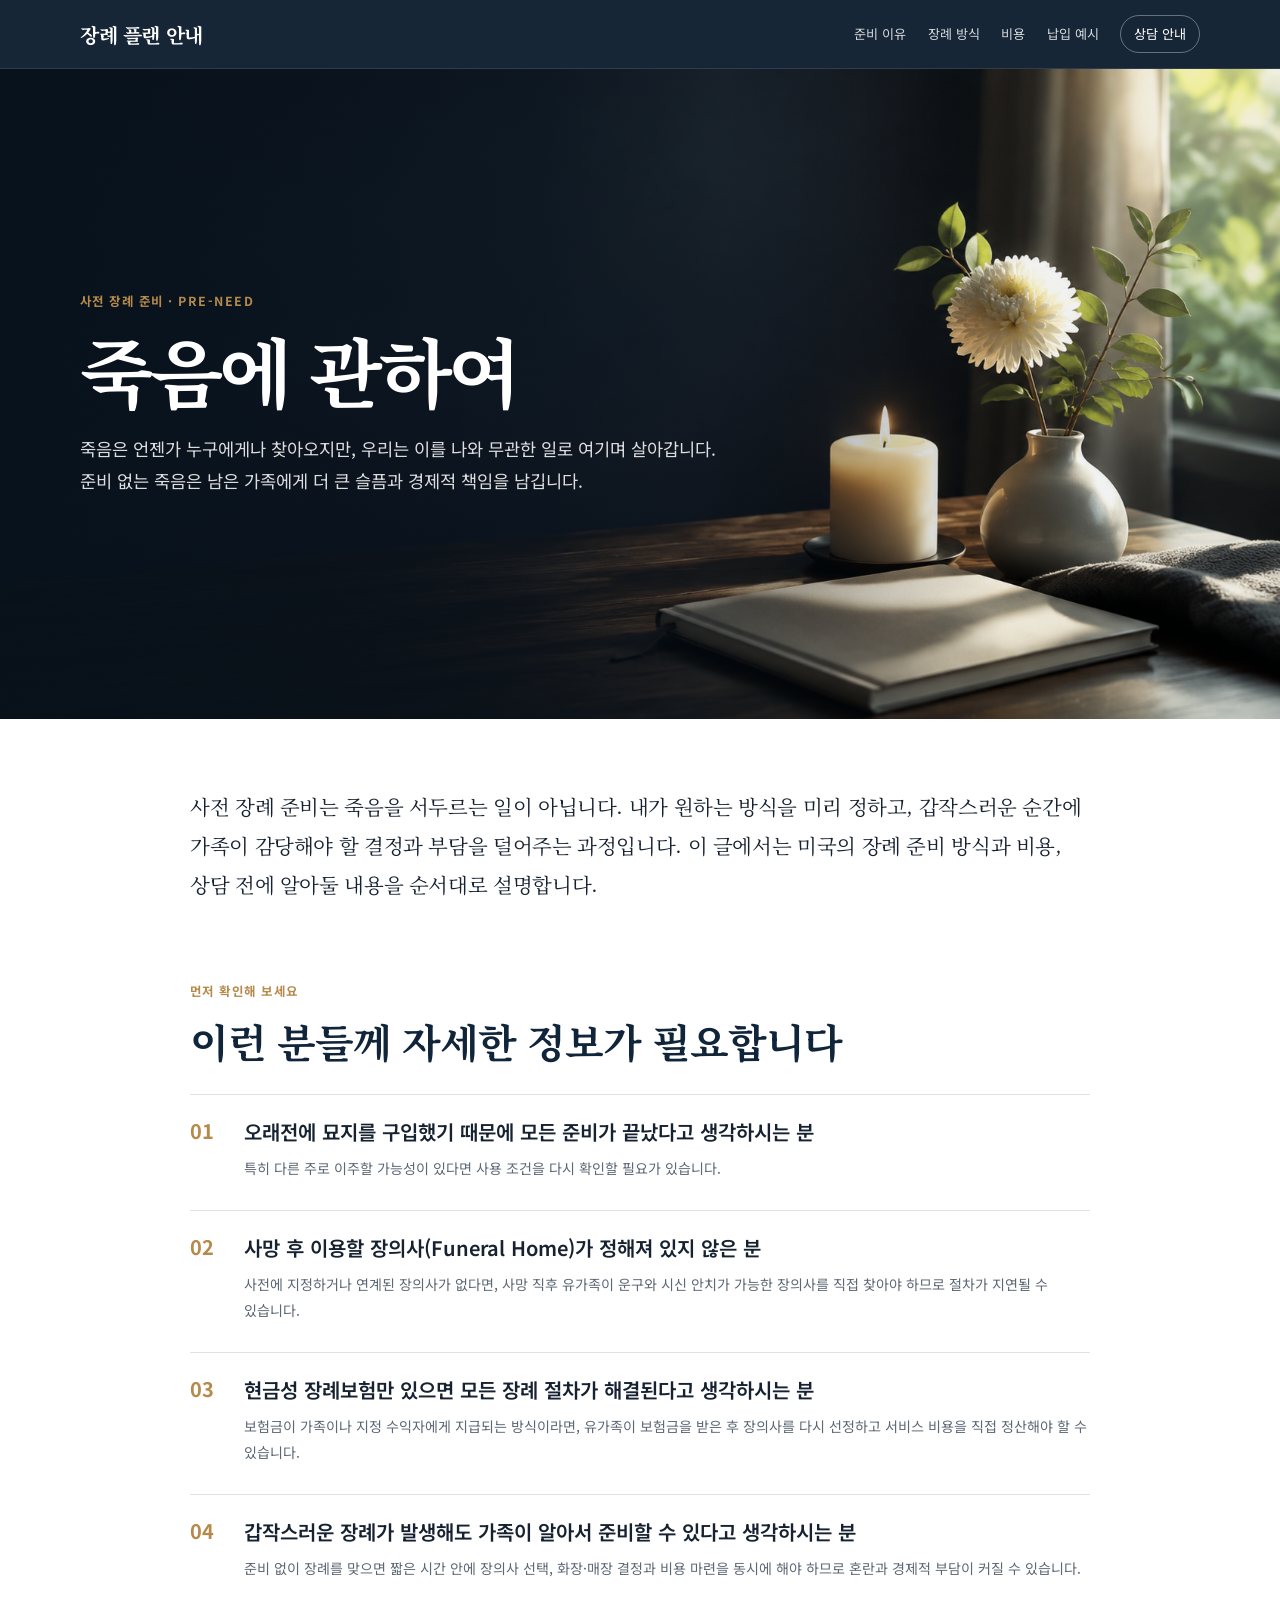
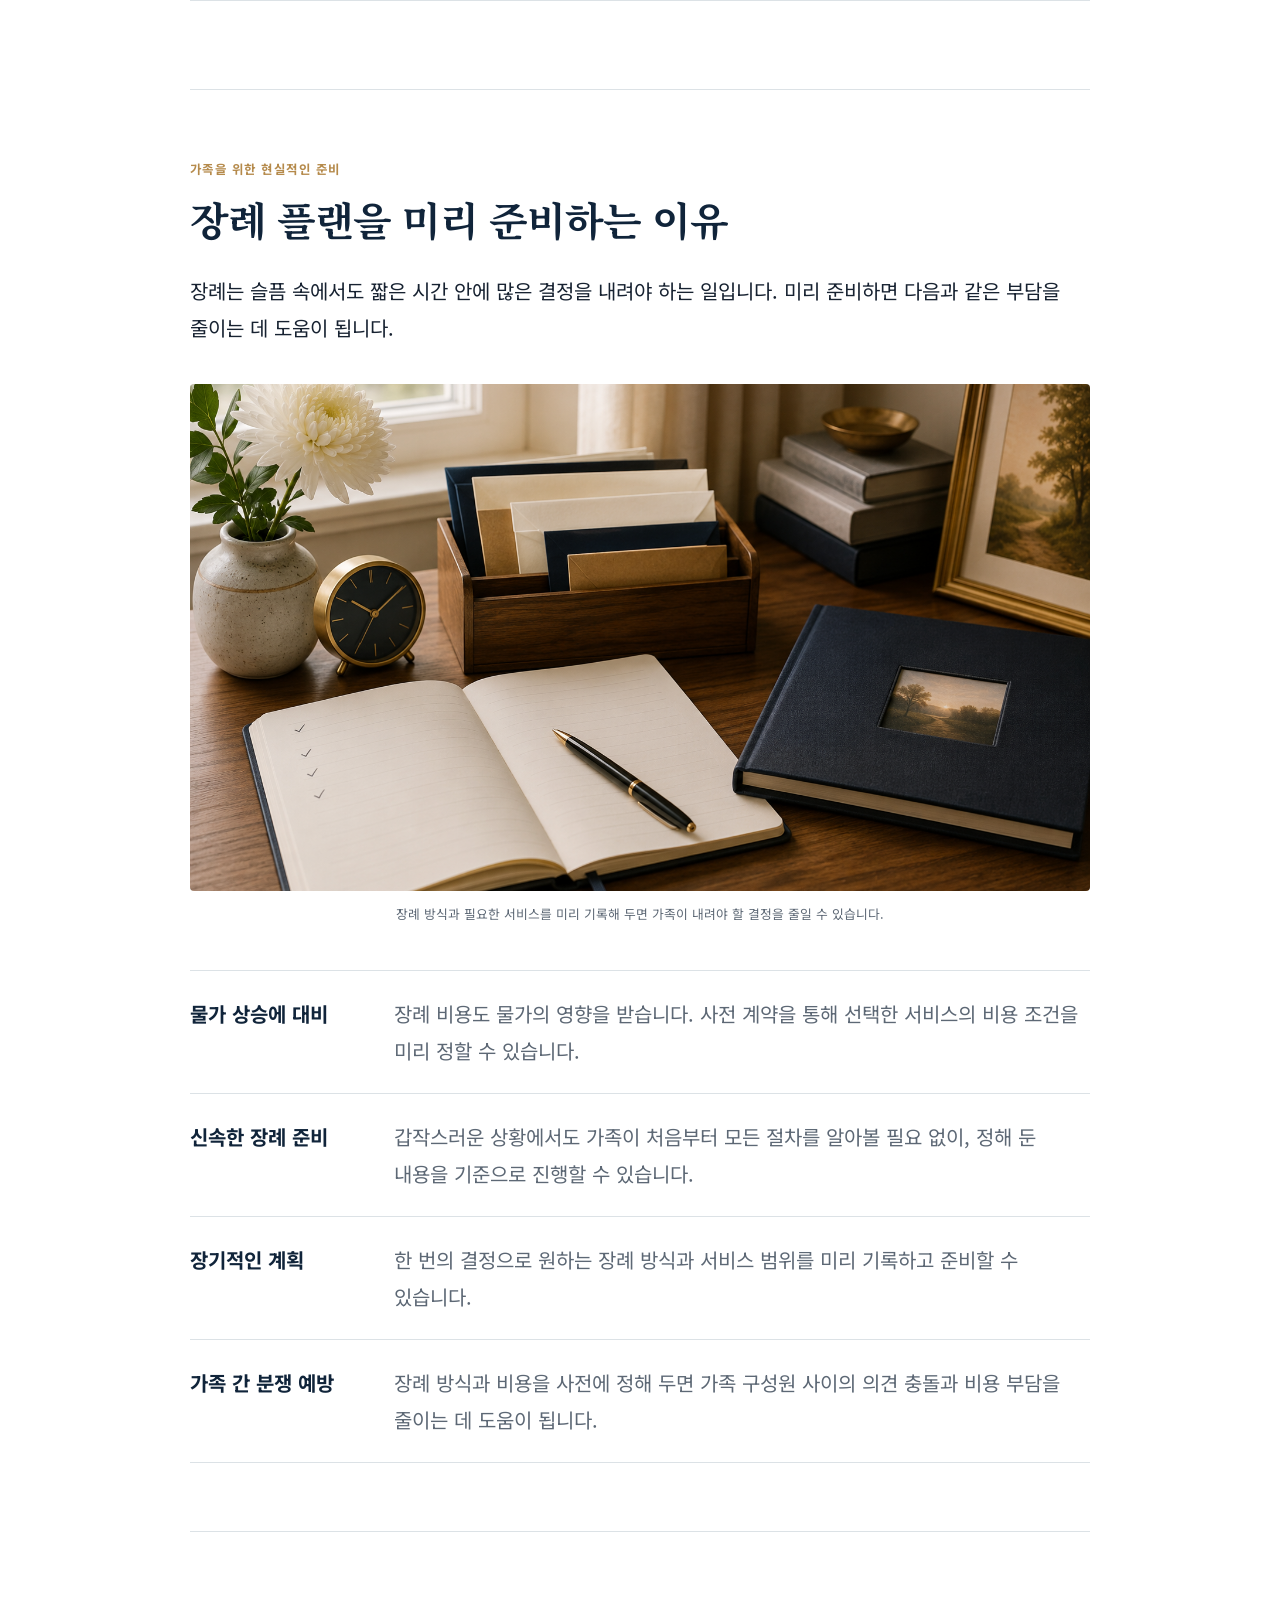
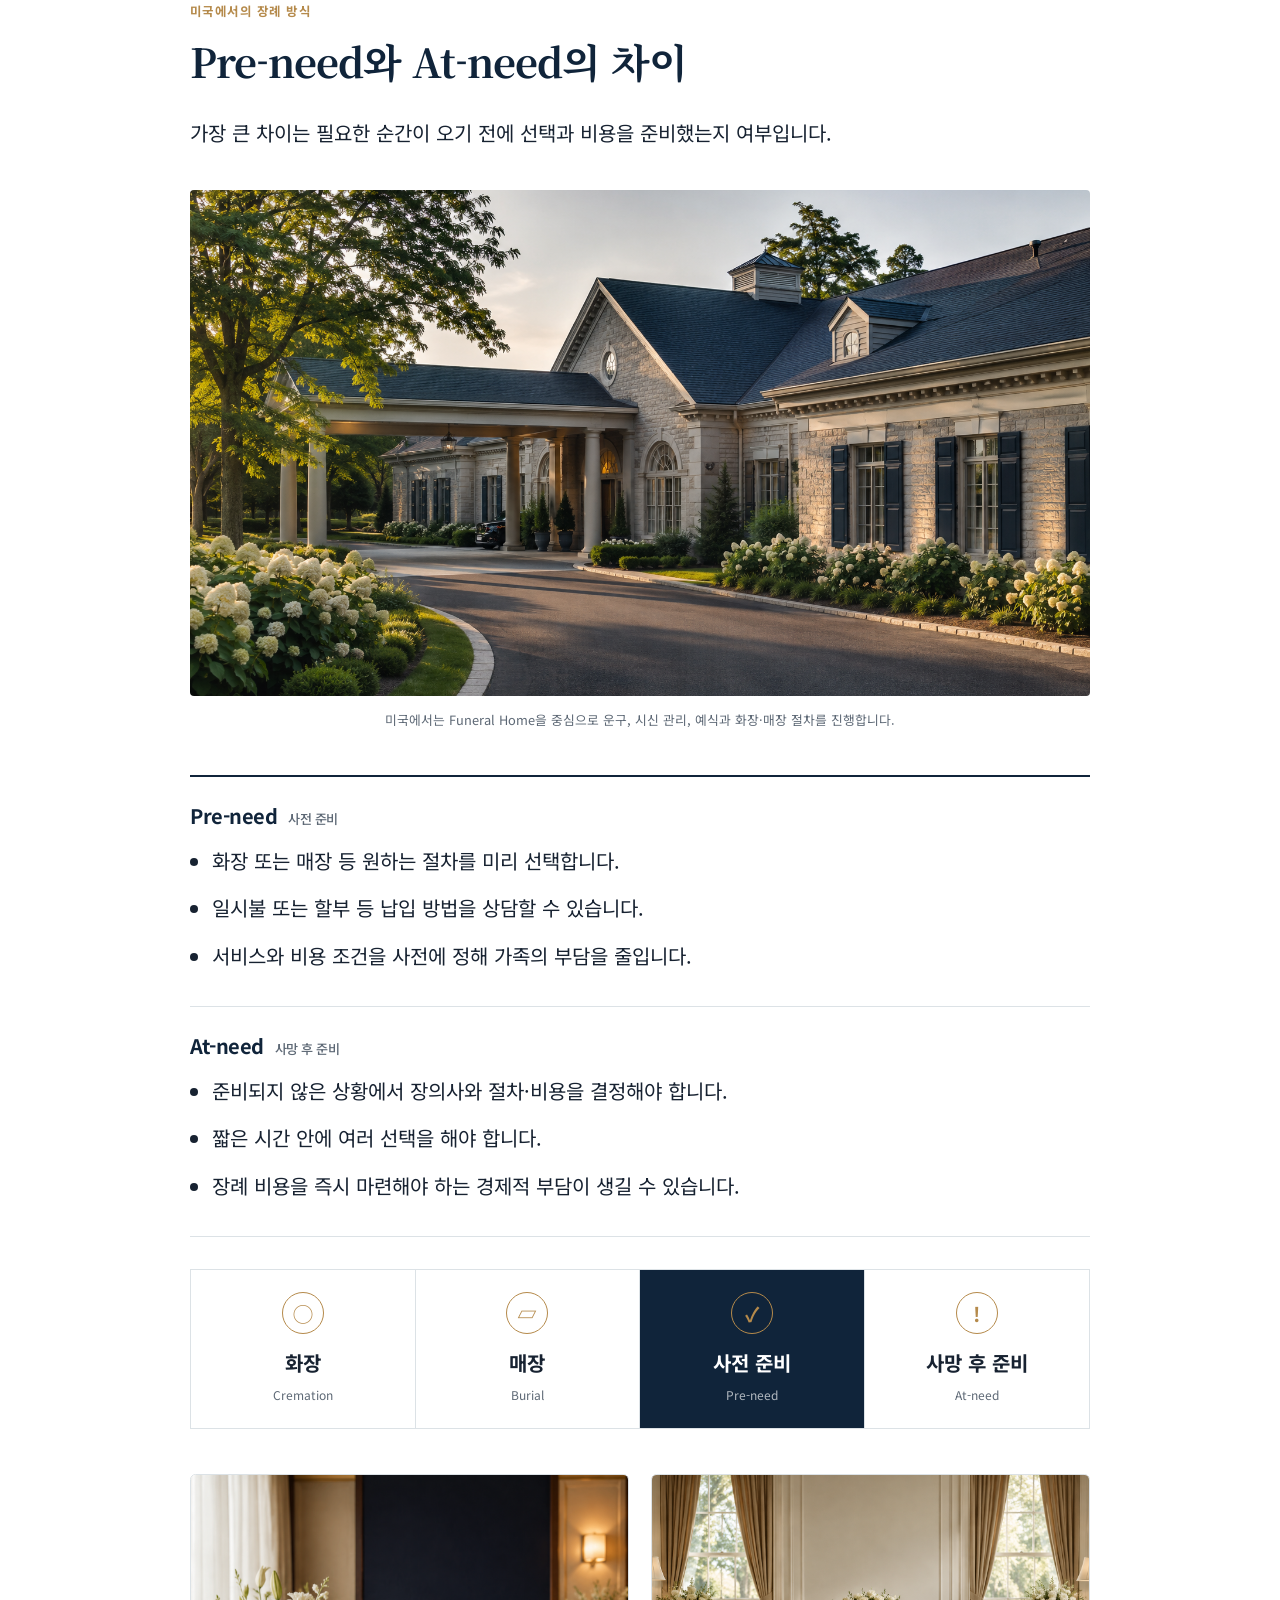
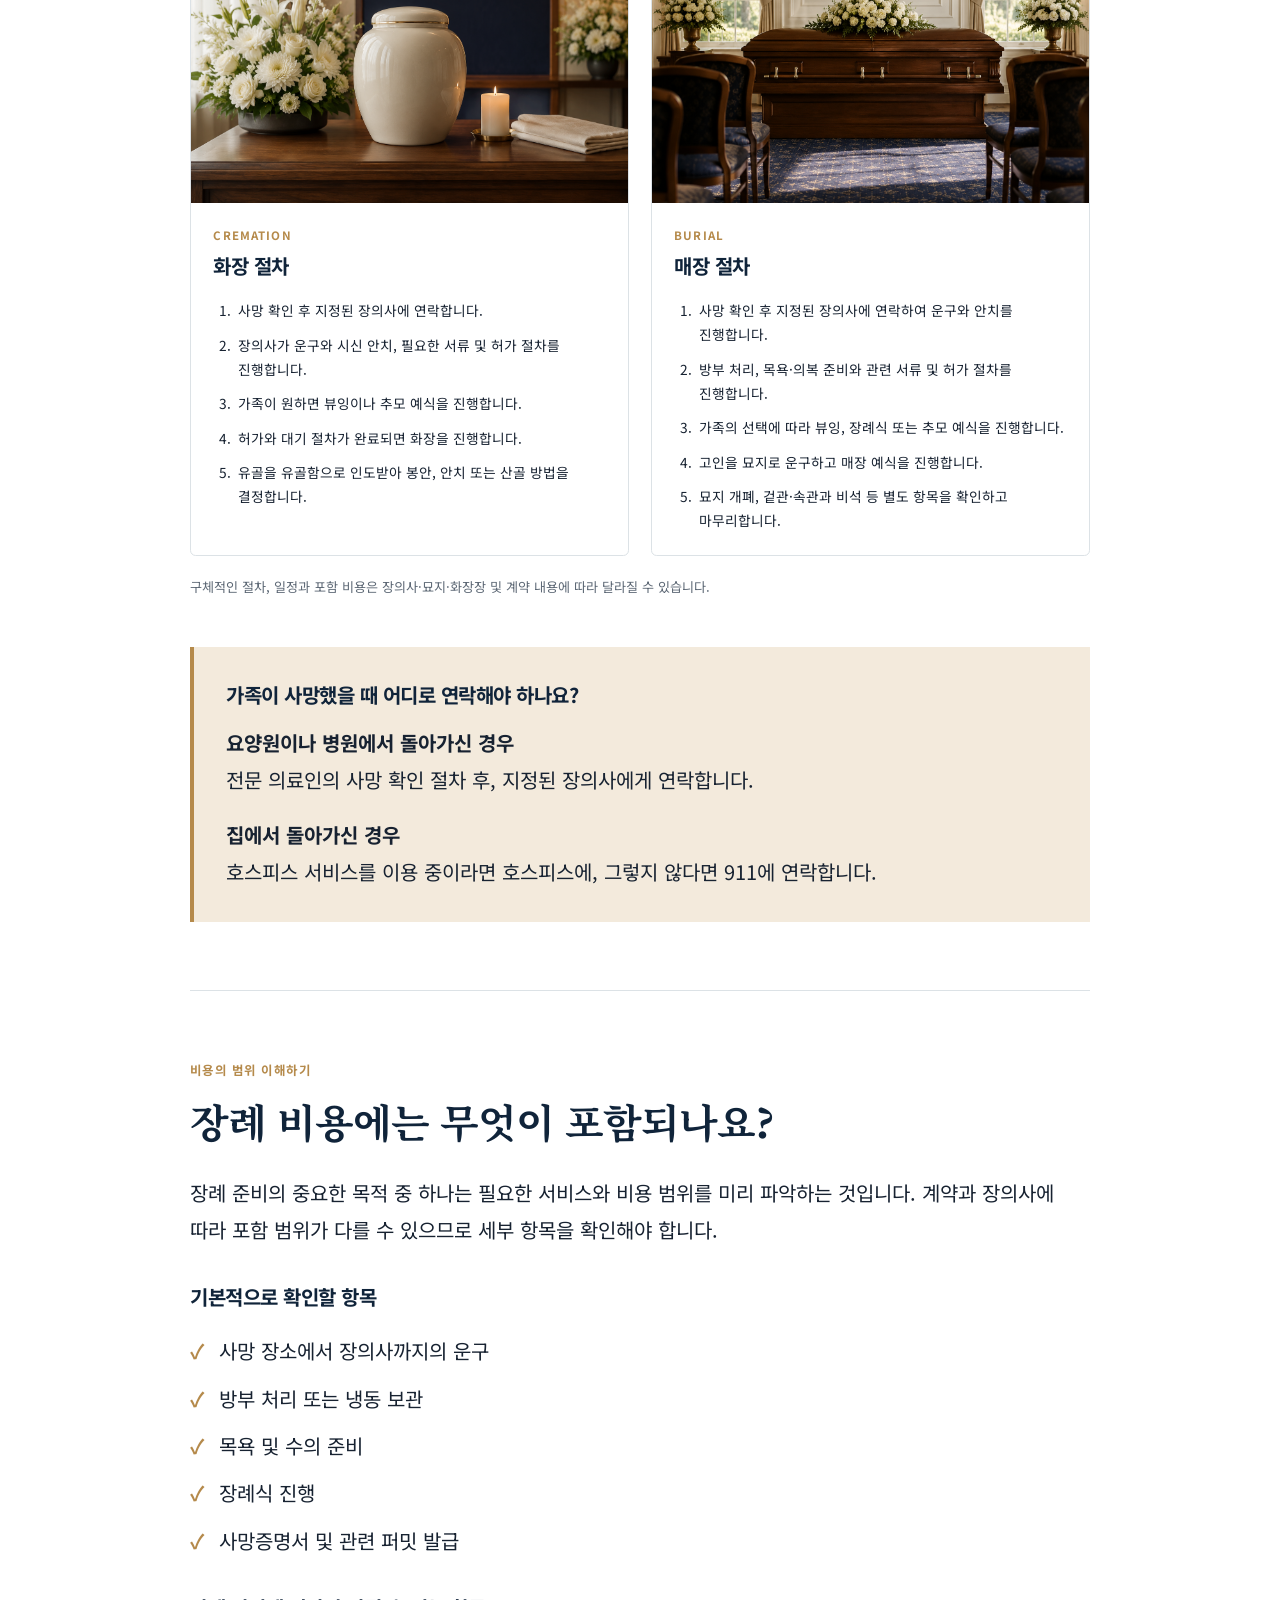
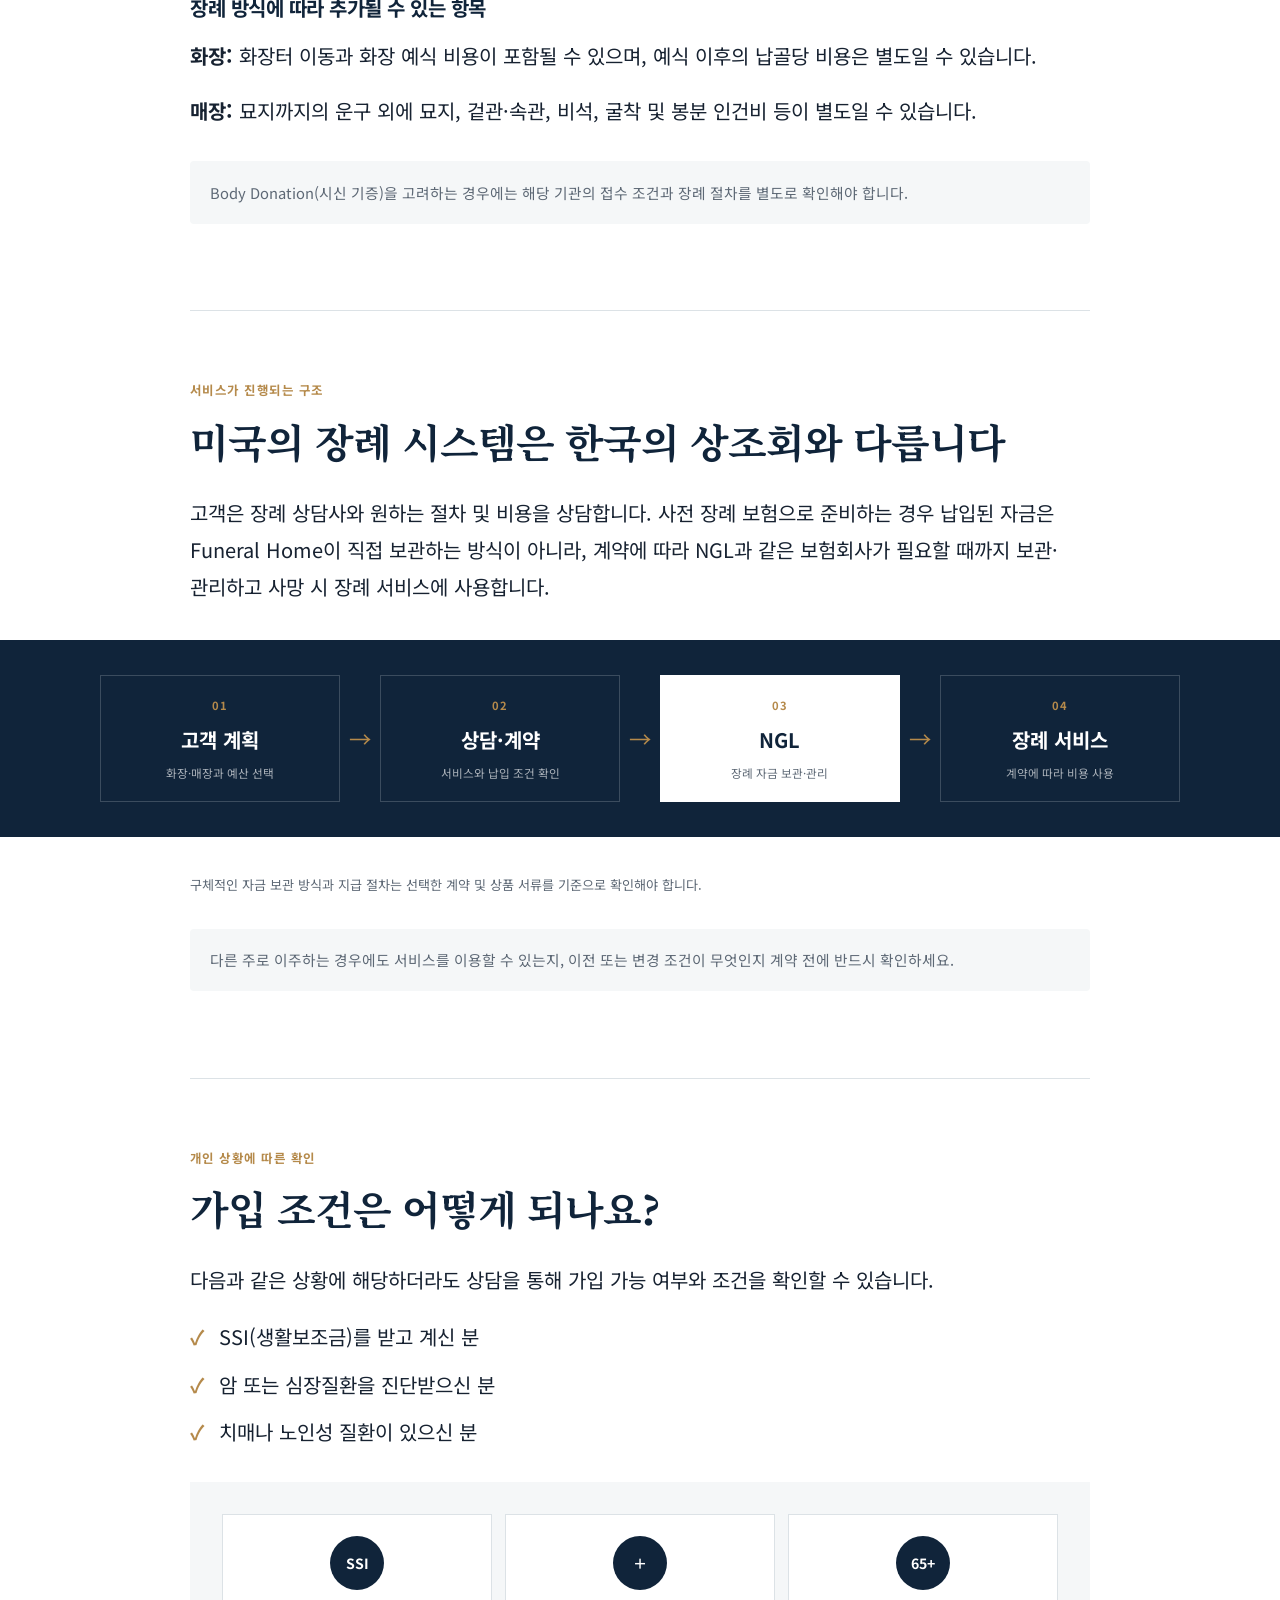
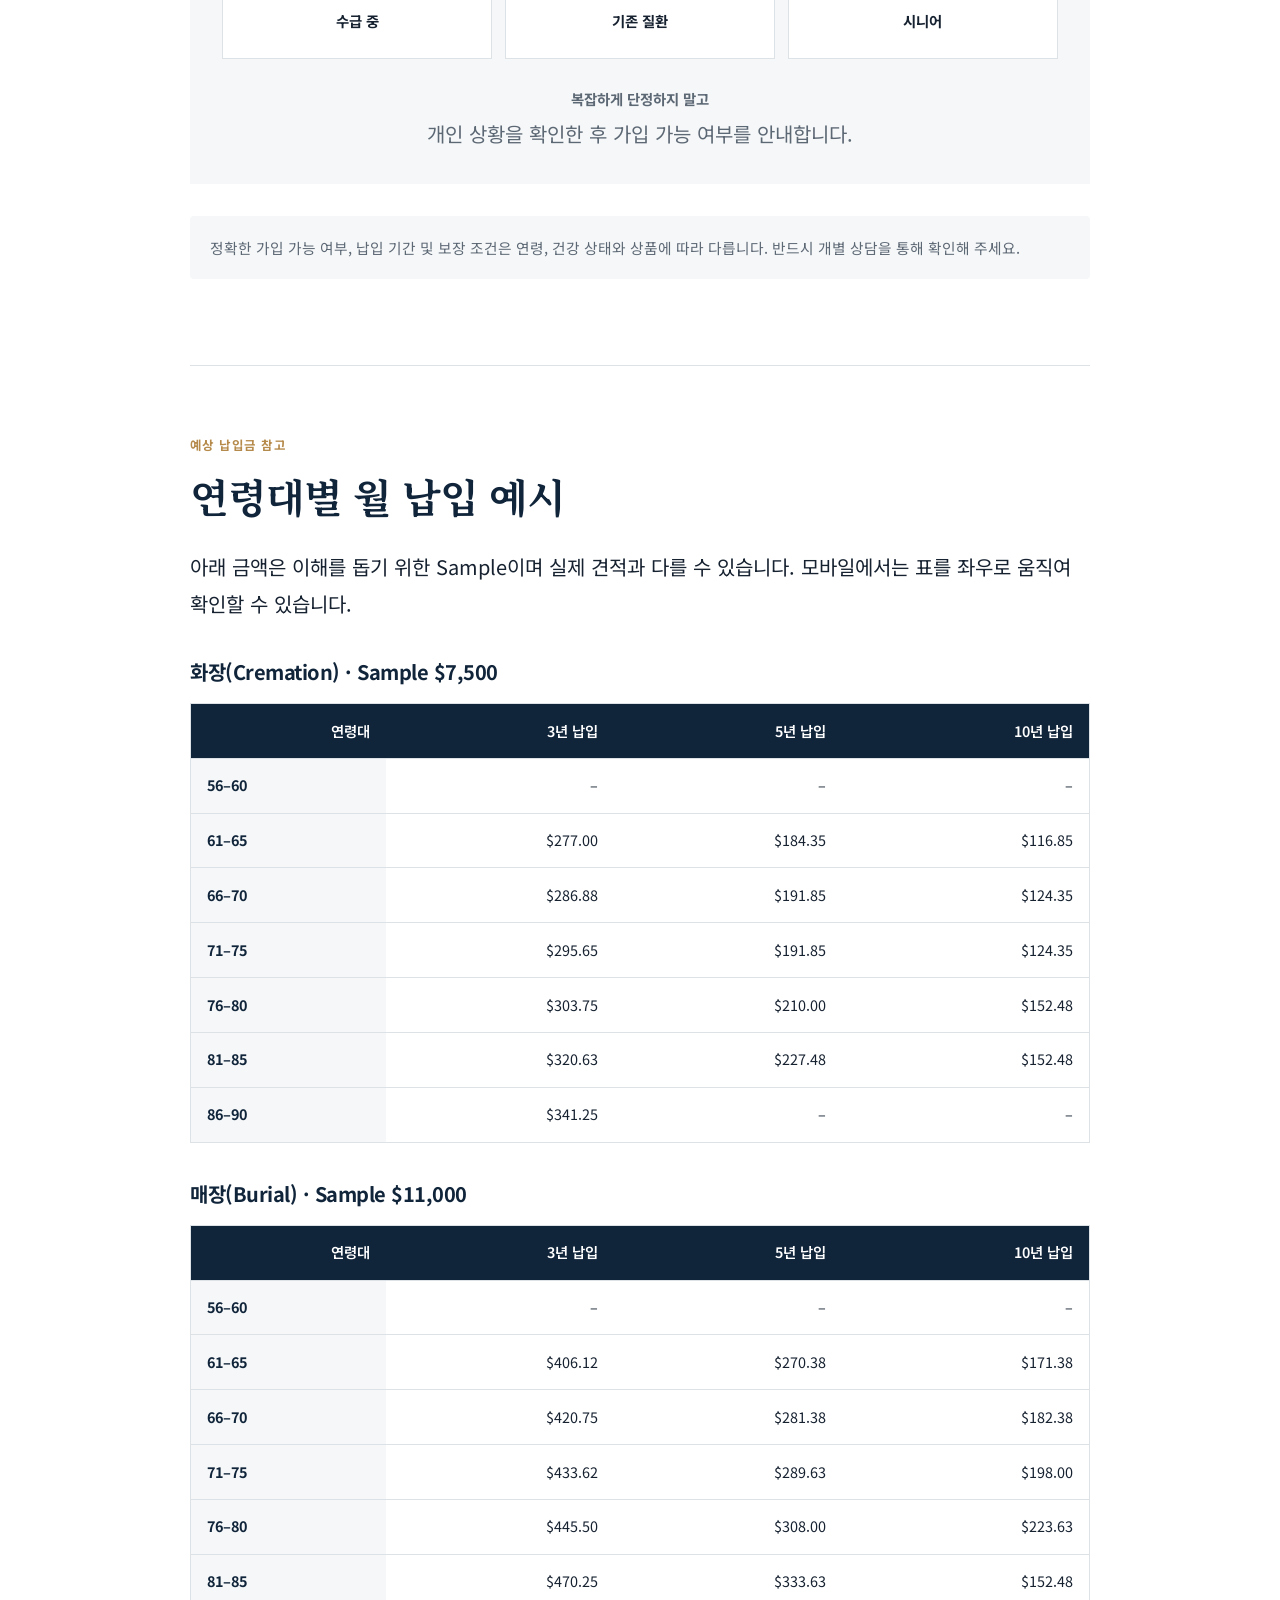
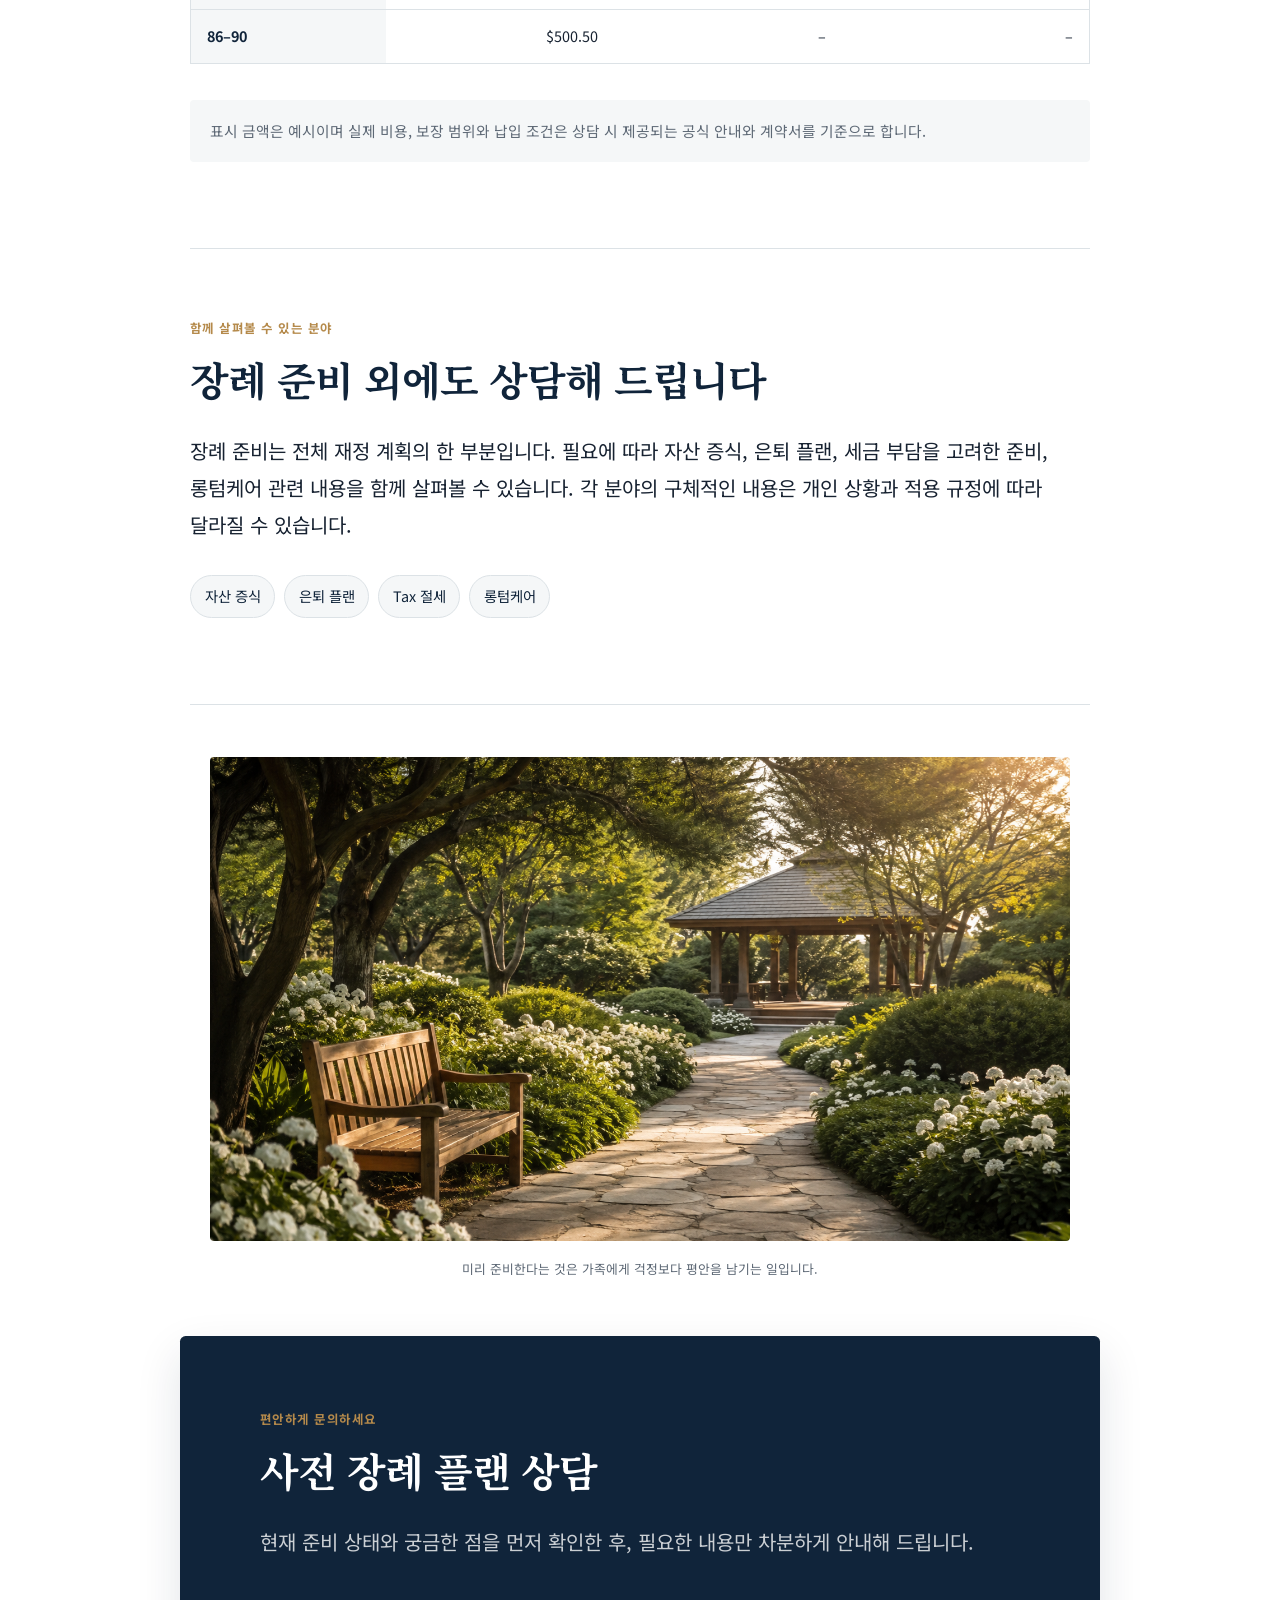
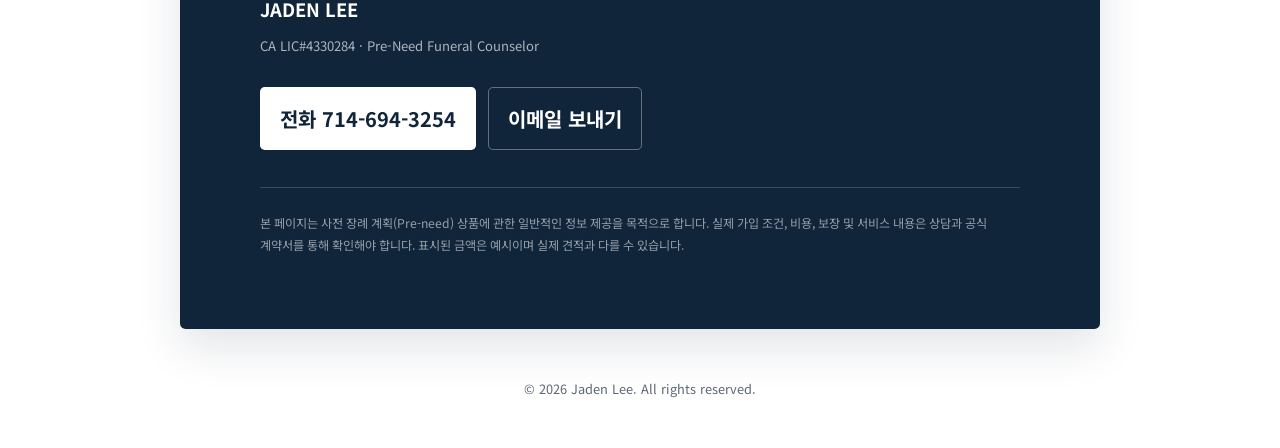
==== index.html @ 3648b962 "Add files via upload" ====
<!doctype html>
<html lang="ko">
<head>
  <meta charset="utf-8">
  <meta name="viewport" content="width=device-width, initial-scale=1">
  <meta name="description" content="미국 사전 장례 준비(Pre-need)의 필요성, 절차, 비용과 가입 조건을 차분하게 안내합니다.">
  <title>죽음에 관하여 | 사전 장례 준비 안내</title>
  <link rel="preconnect" href="https://fonts.googleapis.com">
  <link rel="preconnect" href="https://fonts.gstatic.com" crossorigin>
  <link href="https://fonts.googleapis.com/css2?family=Noto+Sans+KR:wght@400;500;600;700&family=Noto+Serif+KR:wght@600;700&display=swap" rel="stylesheet">
  <link rel="stylesheet" href="assets/css/style.css">
  <script src="assets/js/main.js" defer></script>
</head>
<body>
  <a class="skip-link" href="#main-content">본문으로 바로가기</a>

  <header class="site-header" data-header>
    <div class="header-inner">
      <a class="brand" href="#top" aria-label="장례 플랜 안내 홈">장례 플랜 안내</a>
      <button class="menu-button" type="button" aria-expanded="false" aria-controls="site-nav" data-menu-button>
        <span class="sr-only">메뉴 열기</span>
        <span></span><span></span><span></span>
      </button>
      <nav id="site-nav" class="site-nav" aria-label="주요 메뉴" data-nav>
        <a href="#why-prepare">준비 이유</a>
        <a href="#how-it-works">장례 방식</a>
        <a href="#cost">비용</a>
        <a href="#pricing">납입 예시</a>
        <a class="nav-contact" href="#contact">상담 안내</a>
      </nav>
    </div>
  </header>

  <main id="main-content">
    <article>
      <header class="hero" id="top">
        <img src="assets/images/hero-remembrance.png" alt="따뜻한 빛의 촛불과 흰 꽃, 기록 노트가 놓인 차분한 공간">
        <div class="hero-shade"></div>
        <div class="hero-content">
          <p class="eyebrow">사전 장례 준비 · Pre-need</p>
          <h1>죽음에 관하여</h1>
          <p>죽음은 언젠가 누구에게나 찾아오지만, 우리는 이를 나와 무관한 일로 여기며 살아갑니다. 준비 없는 죽음은 남은 가족에게 더 큰 슬픔과 경제적 책임을 남깁니다.</p>
        </div>
      </header>

      <div class="article-body">
        <p class="intro">사전 장례 준비는 죽음을 서두르는 일이 아닙니다. 내가 원하는 방식을 미리 정하고, 갑작스러운 순간에 가족이 감당해야 할 결정과 부담을 덜어주는 과정입니다. 이 글에서는 미국의 장례 준비 방식과 비용, 상담 전에 알아둘 내용을 순서대로 설명합니다.</p>

        <section id="who-needs-this" aria-labelledby="who-title">
          <p class="section-kicker">먼저 확인해 보세요</p>
          <h2 id="who-title">이런 분들께 자세한 정보가 필요합니다</h2>
          <ol class="number-list">
            <li><span>오래전에 묘지를 구입했기 때문에 모든 준비가 끝났다고 생각하시는 분</span><small>특히 다른 주로 이주할 가능성이 있다면 사용 조건을 다시 확인할 필요가 있습니다.</small></li>
            <li><span>사망 후 이용할 장의사(Funeral Home)가 정해져 있지 않은 분</span><small>사전에 지정하거나 연계된 장의사가 없다면, 사망 직후 유가족이 운구와 시신 안치가 가능한 장의사를 직접 찾아야 하므로 절차가 지연될 수 있습니다.</small></li>
            <li><span>현금성 장례보험만 있으면 모든 장례 절차가 해결된다고 생각하시는 분</span><small>보험금이 가족이나 지정 수익자에게 지급되는 방식이라면, 유가족이 보험금을 받은 후 장의사를 다시 선정하고 서비스 비용을 직접 정산해야 할 수 있습니다.</small></li>
            <li><span>갑작스러운 장례가 발생해도 가족이 알아서 준비할 수 있다고 생각하시는 분</span><small>준비 없이 장례를 맞으면 짧은 시간 안에 장의사 선택, 화장·매장 결정과 비용 마련을 동시에 해야 하므로 혼란과 경제적 부담이 커질 수 있습니다.</small></li>
          </ol>
        </section>

        <section id="why-prepare" aria-labelledby="why-title">
          <p class="section-kicker">가족을 위한 현실적인 준비</p>
          <h2 id="why-title">장례 플랜을 미리 준비하는 이유</h2>
          <p>장례는 슬픔 속에서도 짧은 시간 안에 많은 결정을 내려야 하는 일입니다. 미리 준비하면 다음과 같은 부담을 줄이는 데 도움이 됩니다.</p>
          <figure class="section-image">
            <img src="assets/images/planning-symbol.png" alt="장례 사전 준비를 상징하는 계획 노트, 시계, 정리된 서류와 흰 꽃" loading="lazy">
            <figcaption>장례 방식과 필요한 서비스를 미리 기록해 두면 가족이 내려야 할 결정을 줄일 수 있습니다.</figcaption>
          </figure>
          <div class="reason-list">
            <div><strong>물가 상승에 대비</strong><p>장례 비용도 물가의 영향을 받습니다. 사전 계약을 통해 선택한 서비스의 비용 조건을 미리 정할 수 있습니다.</p></div>
            <div><strong>신속한 장례 준비</strong><p>갑작스러운 상황에서도 가족이 처음부터 모든 절차를 알아볼 필요 없이, 정해 둔 내용을 기준으로 진행할 수 있습니다.</p></div>
            <div><strong>장기적인 계획</strong><p>한 번의 결정으로 원하는 장례 방식과 서비스 범위를 미리 기록하고 준비할 수 있습니다.</p></div>
            <div><strong>가족 간 분쟁 예방</strong><p>장례 방식과 비용을 사전에 정해 두면 가족 구성원 사이의 의견 충돌과 비용 부담을 줄이는 데 도움이 됩니다.</p></div>
          </div>
        </section>

        <section id="how-it-works" aria-labelledby="how-title">
          <p class="section-kicker">미국에서의 장례 방식</p>
          <h2 id="how-title">Pre-need와 At-need의 차이</h2>
          <p>가장 큰 차이는 필요한 순간이 오기 전에 선택과 비용을 준비했는지 여부입니다.</p>
          <figure class="section-image">
            <img src="assets/images/funeral-home.png" alt="정돈된 진입로와 흰 꽃으로 둘러싸인 미국 Funeral Home 외관" loading="lazy">
            <figcaption>미국에서는 Funeral Home을 중심으로 운구, 시신 관리, 예식과 화장·매장 절차를 진행합니다.</figcaption>
          </figure>
          <div class="comparison" role="group" aria-label="사전 준비와 사망 후 준비 비교">
            <div>
              <h3>Pre-need <span>사전 준비</span></h3>
              <ul>
                <li>화장 또는 매장 등 원하는 절차를 미리 선택합니다.</li>
                <li>일시불 또는 할부 등 납입 방법을 상담할 수 있습니다.</li>
                <li>서비스와 비용 조건을 사전에 정해 가족의 부담을 줄입니다.</li>
              </ul>
            </div>
            <div>
              <h3>At-need <span>사망 후 준비</span></h3>
              <ul>
                <li>준비되지 않은 상황에서 장의사와 절차·비용을 결정해야 합니다.</li>
                <li>짧은 시간 안에 여러 선택을 해야 합니다.</li>
                <li>장례 비용을 즉시 마련해야 하는 경제적 부담이 생길 수 있습니다.</li>
              </ul>
            </div>
          </div>

          <div class="method-visual" aria-label="화장, 매장, 사전 준비, 사망 후 준비의 핵심 비교">
            <div><span class="method-icon">◯</span><strong>화장</strong><small>Cremation</small></div>
            <div><span class="method-icon">▱</span><strong>매장</strong><small>Burial</small></div>
            <div class="method-accent"><span class="method-icon">✓</span><strong>사전 준비</strong><small>Pre-need</small></div>
            <div><span class="method-icon">!</span><strong>사망 후 준비</strong><small>At-need</small></div>
          </div>

          <div class="service-options" aria-label="화장과 매장 절차 안내">
            <article class="service-card">
              <img src="assets/images/cremation.png" alt="흰 꽃과 촛불이 함께 놓인 화장용 유골함" loading="lazy">
              <div class="service-card-body">
                <p class="service-type">Cremation</p>
                <h3>화장 절차</h3>
                <ol class="procedure-list">
                  <li>사망 확인 후 지정된 장의사에 연락합니다.</li>
                  <li>장의사가 운구와 시신 안치, 필요한 서류 및 허가 절차를 진행합니다.</li>
                  <li>가족이 원하면 뷰잉이나 추모 예식을 진행합니다.</li>
                  <li>허가와 대기 절차가 완료되면 화장을 진행합니다.</li>
                  <li>유골을 유골함으로 인도받아 봉안, 안치 또는 산골 방법을 결정합니다.</li>
                </ol>
              </div>
            </article>
            <article class="service-card">
              <img src="assets/images/burial.png" alt="미국 장례식장 예식 공간에 놓인 닫힌 관과 흰 꽃" loading="lazy">
              <div class="service-card-body">
                <p class="service-type">Burial</p>
                <h3>매장 절차</h3>
                <ol class="procedure-list">
                  <li>사망 확인 후 지정된 장의사에 연락하여 운구와 안치를 진행합니다.</li>
                  <li>방부 처리, 목욕·의복 준비와 관련 서류 및 허가 절차를 진행합니다.</li>
                  <li>가족의 선택에 따라 뷰잉, 장례식 또는 추모 예식을 진행합니다.</li>
                  <li>고인을 묘지로 운구하고 매장 예식을 진행합니다.</li>
                  <li>묘지 개폐, 겉관·속관과 비석 등 별도 항목을 확인하고 마무리합니다.</li>
                </ol>
              </div>
            </article>
          </div>
          <p class="source-note">구체적인 절차, 일정과 포함 비용은 장의사·묘지·화장장 및 계약 내용에 따라 달라질 수 있습니다.</p>

          <aside class="callout" id="who-to-call">
            <h3>가족이 사망했을 때 어디로 연락해야 하나요?</h3>
            <p><strong>요양원이나 병원에서 돌아가신 경우</strong><br>전문 의료인의 사망 확인 절차 후, 지정된 장의사에게 연락합니다.</p>
            <p><strong>집에서 돌아가신 경우</strong><br>호스피스 서비스를 이용 중이라면 호스피스에, 그렇지 않다면 911에 연락합니다.</p>
          </aside>
        </section>

        <section id="cost" aria-labelledby="cost-title">
          <p class="section-kicker">비용의 범위 이해하기</p>
          <h2 id="cost-title">장례 비용에는 무엇이 포함되나요?</h2>
          <p>장례 준비의 중요한 목적 중 하나는 필요한 서비스와 비용 범위를 미리 파악하는 것입니다. 계약과 장의사에 따라 포함 범위가 다를 수 있으므로 세부 항목을 확인해야 합니다.</p>
          <h3>기본적으로 확인할 항목</h3>
          <ul class="check-list">
            <li>사망 장소에서 장의사까지의 운구</li>
            <li>방부 처리 또는 냉동 보관</li>
            <li>목욕 및 수의 준비</li>
            <li>장례식 진행</li>
            <li>사망증명서 및 관련 퍼밋 발급</li>
          </ul>
          <h3>장례 방식에 따라 추가될 수 있는 항목</h3>
          <p><strong>화장:</strong> 화장터 이동과 화장 예식 비용이 포함될 수 있으며, 예식 이후의 납골당 비용은 별도일 수 있습니다.</p>
          <p><strong>매장:</strong> 묘지까지의 운구 외에 묘지, 겉관·속관, 비석, 굴착 및 봉분 인건비 등이 별도일 수 있습니다.</p>
          <p class="note">Body Donation(시신 기증)을 고려하는 경우에는 해당 기관의 접수 조건과 장례 절차를 별도로 확인해야 합니다.</p>
        </section>

        <section id="system" aria-labelledby="system-title">
          <p class="section-kicker">서비스가 진행되는 구조</p>
          <h2 id="system-title">미국의 장례 시스템은 한국의 상조회와 다릅니다</h2>
          <p>고객은 장례 상담사와 원하는 절차 및 비용을 상담합니다. 사전 장례 보험으로 준비하는 경우 납입된 자금은 Funeral Home이 직접 보관하는 방식이 아니라, 계약에 따라 NGL과 같은 보험회사가 필요할 때까지 보관·관리하고 사망 시 장례 서비스에 사용합니다.</p>
          <div class="fund-flow" role="img" aria-label="고객 계획에서 상담과 계약, NGL 자금 관리, 장례 서비스로 이어지는 흐름">
            <div><span>01</span><strong>고객 계획</strong><small>화장·매장과 예산 선택</small></div>
            <i aria-hidden="true">→</i>
            <div><span>02</span><strong>상담·계약</strong><small>서비스와 납입 조건 확인</small></div>
            <i aria-hidden="true">→</i>
            <div class="fund-center"><span>03</span><strong>NGL</strong><small>장례 자금 보관·관리</small></div>
            <i aria-hidden="true">→</i>
            <div><span>04</span><strong>장례 서비스</strong><small>계약에 따라 비용 사용</small></div>
          </div>
          <p class="source-note">구체적인 자금 보관 방식과 지급 절차는 선택한 계약 및 상품 서류를 기준으로 확인해야 합니다.</p>
          <p class="note">다른 주로 이주하는 경우에도 서비스를 이용할 수 있는지, 이전 또는 변경 조건이 무엇인지 계약 전에 반드시 확인하세요.</p>
        </section>

        <section id="eligibility" aria-labelledby="eligibility-title">
          <p class="section-kicker">개인 상황에 따른 확인</p>
          <h2 id="eligibility-title">가입 조건은 어떻게 되나요?</h2>
          <p>다음과 같은 상황에 해당하더라도 상담을 통해 가입 가능 여부와 조건을 확인할 수 있습니다.</p>
          <ul class="check-list">
            <li>SSI(생활보조금)를 받고 계신 분</li>
            <li>암 또는 심장질환을 진단받으신 분</li>
            <li>치매나 노인성 질환이 있으신 분</li>
          </ul>
          <div class="eligibility-visual" aria-label="가입 가능 여부를 상담으로 확인할 수 있는 대상">
            <div><span>SSI</span><strong>수급 중</strong></div>
            <div><span>＋</span><strong>기존 질환</strong></div>
            <div><span>65+</span><strong>시니어</strong></div>
            <p><strong>복잡하게 단정하지 말고</strong><br>개인 상황을 확인한 후 가입 가능 여부를 안내합니다.</p>
          </div>
          <p class="disclaimer">정확한 가입 가능 여부, 납입 기간 및 보장 조건은 연령, 건강 상태와 상품에 따라 다릅니다. 반드시 개별 상담을 통해 확인해 주세요.</p>
        </section>

        <section id="pricing" aria-labelledby="pricing-title">
          <p class="section-kicker">예상 납입금 참고</p>
          <h2 id="pricing-title">연령대별 월 납입 예시</h2>
          <p>아래 금액은 이해를 돕기 위한 Sample이며 실제 견적과 다를 수 있습니다. 모바일에서는 표를 좌우로 움직여 확인할 수 있습니다.</p>

          <h3>화장(Cremation) · Sample $7,500</h3>
          <div class="table-scroll" tabindex="0" role="region" aria-label="화장 월 납입 예시 표">
            <table>
              <thead><tr><th>연령대</th><th>3년 납입</th><th>5년 납입</th><th>10년 납입</th></tr></thead>
              <tbody>
                <tr><th>56–60</th><td>–</td><td>–</td><td>–</td></tr>
                <tr><th>61–65</th><td>$277.00</td><td>$184.35</td><td>$116.85</td></tr>
                <tr><th>66–70</th><td>$286.88</td><td>$191.85</td><td>$124.35</td></tr>
                <tr><th>71–75</th><td>$295.65</td><td>$191.85</td><td>$124.35</td></tr>
                <tr><th>76–80</th><td>$303.75</td><td>$210.00</td><td>$152.48</td></tr>
                <tr><th>81–85</th><td>$320.63</td><td>$227.48</td><td>$152.48</td></tr>
                <tr><th>86–90</th><td>$341.25</td><td>–</td><td>–</td></tr>
              </tbody>
            </table>
          </div>

          <h3>매장(Burial) · Sample $11,000</h3>
          <div class="table-scroll" tabindex="0" role="region" aria-label="매장 월 납입 예시 표">
            <table>
              <thead><tr><th>연령대</th><th>3년 납입</th><th>5년 납입</th><th>10년 납입</th></tr></thead>
              <tbody>
                <tr><th>56–60</th><td>–</td><td>–</td><td>–</td></tr>
                <tr><th>61–65</th><td>$406.12</td><td>$270.38</td><td>$171.38</td></tr>
                <tr><th>66–70</th><td>$420.75</td><td>$281.38</td><td>$182.38</td></tr>
                <tr><th>71–75</th><td>$433.62</td><td>$289.63</td><td>$198.00</td></tr>
                <tr><th>76–80</th><td>$445.50</td><td>$308.00</td><td>$223.63</td></tr>
                <tr><th>81–85</th><td>$470.25</td><td>$333.63</td><td>$152.48</td></tr>
                <tr><th>86–90</th><td>$500.50</td><td>–</td><td>–</td></tr>
              </tbody>
            </table>
          </div>
          <p class="disclaimer">표시 금액은 예시이며 실제 비용, 보장 범위와 납입 조건은 상담 시 제공되는 공식 안내와 계약서를 기준으로 합니다.</p>
        </section>

        <section id="other-services" aria-labelledby="services-title">
          <p class="section-kicker">함께 살펴볼 수 있는 분야</p>
          <h2 id="services-title">장례 준비 외에도 상담해 드립니다</h2>
          <p>장례 준비는 전체 재정 계획의 한 부분입니다. 필요에 따라 자산 증식, 은퇴 플랜, 세금 부담을 고려한 준비, 롱텀케어 관련 내용을 함께 살펴볼 수 있습니다. 각 분야의 구체적인 내용은 개인 상황과 적용 규정에 따라 달라질 수 있습니다.</p>
          <p class="service-line" aria-label="기타 상담 분야"><span>자산 증식</span><span>은퇴 플랜</span><span>Tax 절세</span><span>롱텀케어</span></p>
        </section>

        <figure class="feature-image feature-image--closing">
          <img src="assets/images/closing-garden.png" alt="햇빛 아래 흰 꽃과 빈 벤치, 정자로 이어지는 평온한 정원길" loading="lazy">
          <figcaption>미리 준비한다는 것은 가족에게 걱정보다 평안을 남기는 일입니다.</figcaption>
        </figure>

        <section class="contact" id="contact" aria-labelledby="contact-title">
          <p class="section-kicker">편안하게 문의하세요</p>
          <h2 id="contact-title">사전 장례 플랜 상담</h2>
          <p>현재 준비 상태와 궁금한 점을 먼저 확인한 후, 필요한 내용만 차분하게 안내해 드립니다.</p>
          <p class="contact-name"><strong>JADEN LEE</strong><br><span>CA LIC#4330284 · Pre-Need Funeral Counselor</span></p>
          <div class="contact-actions">
            <a class="button primary" href="tel:+17146943254">전화 714-694-3254</a>
            <a class="button secondary" href="mailto:kincaredesk@gmail.com">이메일 보내기</a>
          </div>
          <p class="legal">본 페이지는 사전 장례 계획(Pre-need) 상품에 관한 일반적인 정보 제공을 목적으로 합니다. 실제 가입 조건, 비용, 보장 및 서비스 내용은 상담과 공식 계약서를 통해 확인해야 합니다. 표시된 금액은 예시이며 실제 견적과 다를 수 있습니다.</p>
        </section>
      </div>
    </article>
  </main>

  <footer class="site-footer">
    <p>© <span data-year></span> Jaden Lee. All rights reserved.</p>
  </footer>

  <button class="to-top" type="button" aria-label="페이지 맨 위로 이동" data-to-top>↑</button>
</body>
</html>
---- assets/css/style.css ----
:root {
  --ink: #172231;
  --muted: #5d6875;
  --navy: #10243a;
  --navy-soft: #1c3953;
  --gold: #b58a4b;
  --gold-pale: #f3eadc;
  --paper: #ffffff;
  --wash: #f5f7f8;
  --line: #dce2e6;
  --max: 900px;
  --shadow: 0 18px 45px rgba(16, 36, 58, .12);
}

* { box-sizing: border-box; }
html { scroll-behavior: smooth; scroll-padding-top: 84px; }
body {
  margin: 0;
  color: var(--ink);
  background: var(--paper);
  font-family: "Noto Sans KR", system-ui, sans-serif;
  font-size: 20px;
  line-height: 1.85;
  word-break: keep-all;
}
img { display: block; max-width: 100%; }
a { color: inherit; }
button, a { -webkit-tap-highlight-color: transparent; }
.sr-only {
  position: absolute;
  width: 1px;
  height: 1px;
  padding: 0;
  margin: -1px;
  overflow: hidden;
  clip: rect(0, 0, 0, 0);
  white-space: nowrap;
  border: 0;
}
.skip-link {
  position: fixed;
  left: 1rem;
  top: -5rem;
  z-index: 100;
  padding: .7rem 1rem;
  color: #fff;
  background: var(--navy);
  border-radius: .4rem;
}
.skip-link:focus { top: 1rem; }

.site-header {
  position: sticky;
  top: 0;
  z-index: 50;
  color: #fff;
  background: rgba(13, 30, 47, .96);
  border-bottom: 1px solid rgba(255, 255, 255, .1);
  backdrop-filter: blur(12px);
}
.header-inner {
  display: flex;
  align-items: center;
  justify-content: space-between;
  width: min(1120px, calc(100% - 40px));
  min-height: 68px;
  margin: 0 auto;
}
.brand {
  font-family: "Noto Serif KR", serif;
  font-weight: 700;
  text-decoration: none;
  letter-spacing: -.02em;
}
.site-nav { display: flex; align-items: center; gap: 1.35rem; }
.site-nav a { color: rgba(255, 255, 255, .82); font-size: .82rem; text-decoration: none; }
.site-nav a:hover, .site-nav a:focus-visible { color: #fff; }
.site-nav .nav-contact { padding: .35rem .8rem; color: #fff; border: 1px solid rgba(255,255,255,.35); border-radius: 999px; }
.menu-button { display: none; }

.hero {
  position: relative;
  min-height: 650px;
  display: grid;
  align-items: center;
  overflow: hidden;
  color: #fff;
  background: var(--navy);
}
.hero > img, .hero-shade { position: absolute; inset: 0; width: 100%; height: 100%; }
.hero > img { object-fit: cover; object-position: center; }
.hero-shade { background: linear-gradient(90deg, rgba(7, 18, 29, .84) 0%, rgba(7, 18, 29, .68) 42%, rgba(7, 18, 29, .05) 78%); }
.hero-content { position: relative; z-index: 1; width: min(1120px, calc(100% - 40px)); margin: 0 auto; }
.hero-content h1 {
  max-width: 700px;
  margin: .25rem 0 1.1rem;
  font-family: "Noto Serif KR", serif;
  font-size: clamp(2.75rem, 6vw, 4.75rem);
  line-height: 1.2;
  letter-spacing: -.045em;
}
.hero-content > p:last-child { max-width: 640px; margin: 0; color: rgba(255,255,255,.86); font-size: 1.1rem; line-height: 1.85; }
.eyebrow, .section-kicker { margin: 0 0 .65rem; color: var(--gold); font-size: .78rem; font-weight: 700; letter-spacing: .12em; text-transform: uppercase; }

.article-body { width: min(var(--max), calc(100% - 48px)); margin: 0 auto; }
.intro { margin: 0; padding: 4.25rem 0 .5rem; font-family: "Noto Serif KR", serif; font-size: 1.28rem; line-height: 1.9; letter-spacing: -.018em; }
section { padding: 4.25rem 0; border-bottom: 1px solid var(--line); }
h2, h3 { color: var(--navy); letter-spacing: -.025em; }
h2 { margin: 0 0 1.5rem; font-family: "Noto Serif KR", serif; font-size: clamp(2rem, 4vw, 2.5rem); line-height: 1.42; }
h3 { margin: 2.1rem 0 .85rem; font-size: 1.25rem; line-height: 1.55; }
p { margin: 0 0 1.15rem; }
ul, ol { margin: 1.25rem 0; padding-left: 1.35rem; }
li { margin-bottom: .65rem; }

.number-list { list-style: none; padding: 0; counter-reset: item; }
.number-list li { position: relative; padding: 1.15rem 0 1.15rem 3.4rem; border-top: 1px solid var(--line); counter-increment: item; }
.number-list li:last-child { border-bottom: 1px solid var(--line); }
.number-list li::before { content: counter(item, decimal-leading-zero); position: absolute; left: 0; top: 1.05rem; color: var(--gold); font-weight: 700; }
.number-list span { display: block; font-weight: 600; }
.number-list small { display: block; margin-top: .3rem; color: var(--muted); font-size: .88rem; }

.reason-list { margin-top: 2.3rem; }
.reason-list > div { display: grid; grid-template-columns: 180px 1fr; gap: 1.5rem; padding: 1.5rem 0; border-top: 1px solid var(--line); }
.reason-list > div:last-child { border-bottom: 1px solid var(--line); }
.reason-list strong { color: var(--navy); }
.reason-list p { margin: 0; color: var(--muted); }

.feature-image {
  width: min(1040px, calc(100% - 40px));
  margin: 3.25rem auto .5rem;
}
.feature-image img {
  width: 100%;
  aspect-ratio: 16 / 9;
  height: auto;
  object-fit: cover;
  object-position: center;
  border-radius: 4px;
}
.feature-image figcaption {
  max-width: 680px;
  margin: 1.1rem auto 0;
  color: var(--muted);
  font-family: "Noto Sans KR", sans-serif;
  font-size: .8rem;
  line-height: 1.7;
  text-align: center;
}
.feature-image--full { width: min(1040px, calc(100% - 40px)); }
.feature-image--full img { aspect-ratio: 16 / 9; height: auto; }
.section-image { width: 100%; margin: 2.4rem 0 2.8rem; }
.section-image img { width: 100%; aspect-ratio: 16 / 9; object-fit: cover; border-radius: 4px; }
.section-image figcaption { margin: .8rem 0 0; color: var(--muted); font-size: .8rem; line-height: 1.7; text-align: center; }

.comparison { margin-top: 2rem; border-top: 2px solid var(--navy); }
.comparison > div { padding: 1.4rem 0; border-bottom: 1px solid var(--line); }
.comparison h3 { margin: 0 0 .7rem; }
.comparison h3 span { margin-left: .35rem; color: var(--muted); font-size: .82rem; font-weight: 500; }
.comparison ul { margin: 0; }
.method-visual {
  display: grid;
  grid-template-columns: repeat(4, 1fr);
  margin: 2rem 0 2.6rem;
  border: 1px solid var(--line);
}
.method-visual > div { padding: 1.35rem .8rem; text-align: center; border-right: 1px solid var(--line); }
.method-visual > div:last-child { border-right: 0; }
.method-visual .method-accent { color: #fff; background: var(--navy); }
.method-icon { display: grid; width: 42px; height: 42px; margin: 0 auto .65rem; place-items: center; color: var(--gold); border: 1px solid currentColor; border-radius: 50%; font-weight: 700; }
.method-visual strong, .method-visual small { display: block; }
.method-visual small { margin-top: .18rem; color: var(--muted); font-size: .75rem; }
.method-visual .method-accent small { color: rgba(255,255,255,.68); }
.service-options { display: grid; grid-template-columns: 1fr 1fr; gap: 1.35rem; margin: 2.8rem 0 1.2rem; }
.service-card { overflow: hidden; background: var(--paper); border: 1px solid var(--line); border-radius: .35rem; }
.service-card > img { width: 100%; aspect-ratio: 4 / 3; object-fit: cover; }
.service-card-body { padding: 1.4rem; }
.service-card .service-type { margin: 0 0 .2rem; color: var(--gold); font-size: .72rem; font-weight: 700; letter-spacing: .1em; text-transform: uppercase; }
.service-card h3 { margin: 0 0 1.1rem; }
.procedure-list { margin: 0; padding-left: 1.35rem; font-size: .86rem; line-height: 1.75; }
.procedure-list li { padding-left: .2rem; margin-bottom: .65rem; }
.procedure-list li:last-child { margin-bottom: 0; }
.callout { margin-top: 3rem; padding: 2rem; background: var(--gold-pale); border-left: 4px solid var(--gold); }
.callout h3 { margin-top: 0; }
.callout p:last-child { margin-bottom: 0; }

.check-list { list-style: none; padding: 0; }
.check-list li { position: relative; padding-left: 1.8rem; }
.check-list li::before { content: "✓"; position: absolute; left: 0; top: 0; color: var(--gold); font-weight: 700; }
.note, .disclaimer { margin-top: 2rem; padding: 1.15rem 1.25rem; color: var(--muted); background: var(--wash); border-radius: .25rem; font-size: .92rem; line-height: 1.75; }
.flow-list { list-style: none; margin: 2rem 0; padding: 0; }
.flow-list li { display: flex; gap: 1rem; padding: 1.3rem 0; border-top: 1px solid var(--line); }
.flow-list li:last-child { border-bottom: 1px solid var(--line); }
.flow-list li > span { display: grid; flex: 0 0 34px; width: 34px; height: 34px; place-items: center; color: #fff; background: var(--navy); border-radius: 50%; font-size: .85rem; font-weight: 700; }
.flow-list strong { display: block; margin-bottom: .2rem; color: var(--navy); }
.flow-list p { margin: 0; color: var(--muted); }
.fund-flow { display: grid; grid-template-columns: 1fr auto 1fr auto 1fr auto 1fr; align-items: stretch; gap: .55rem; margin: 2.2rem calc(50% - 50vw); padding: 2.2rem max(20px, calc((100vw - 1080px) / 2)); color: #fff; background: var(--navy); }
.fund-flow > div { min-width: 0; padding: 1.2rem .75rem; text-align: center; border: 1px solid rgba(255,255,255,.18); }
.fund-flow > i { align-self: center; color: var(--gold); font-size: 1.4rem; font-style: normal; }
.fund-flow span, .fund-flow strong, .fund-flow small { display: block; }
.fund-flow span { color: var(--gold); font-size: .7rem; font-weight: 700; letter-spacing: .1em; }
.fund-flow strong { margin: .35rem 0; }
.fund-flow small { color: rgba(255,255,255,.65); font-size: .73rem; line-height: 1.55; }
.fund-flow .fund-center { color: var(--navy); background: #fff; }
.fund-flow .fund-center small { color: var(--muted); }
.source-note { color: var(--muted); font-size: .82rem; }
.eligibility-visual { display: grid; grid-template-columns: repeat(3, 1fr); gap: .8rem; margin-top: 2rem; padding: 2rem; background: var(--wash); }
.eligibility-visual > div { padding: 1.3rem .7rem; text-align: center; background: #fff; border: 1px solid var(--line); }
.eligibility-visual span { display: grid; width: 54px; height: 54px; margin: 0 auto .65rem; place-items: center; color: #fff; background: var(--navy); border-radius: 50%; font-size: .88rem; font-weight: 700; }
.eligibility-visual strong { font-size: .9rem; }
.eligibility-visual p { grid-column: 1 / -1; margin: .4rem 0 0; color: var(--muted); text-align: center; }
.feature-image--closing { margin-bottom: 3.5rem; }

.table-scroll { margin: 1rem 0 2.2rem; overflow-x: auto; border: 1px solid var(--line); }
table { width: 100%; min-width: 620px; border-collapse: collapse; font-size: .9rem; text-align: right; }
th, td { padding: .85rem 1rem; border-bottom: 1px solid var(--line); white-space: nowrap; }
thead th { color: #fff; background: var(--navy); font-weight: 600; }
tbody th { color: var(--navy); background: var(--wash); text-align: left; }
tbody tr:last-child th, tbody tr:last-child td { border-bottom: 0; }
.service-line { display: flex; flex-wrap: wrap; gap: .55rem; margin-top: 2rem; }
.service-line span { padding: .45rem .85rem; color: var(--navy); background: var(--wash); border: 1px solid var(--line); border-radius: 999px; font-size: .9rem; }

.contact { width: min(920px, calc(100vw - 40px)); margin: 2rem 50% 0; padding: 4.5rem min(7vw, 5rem); color: #fff; background: var(--navy); border: 0; border-radius: .35rem; transform: translateX(-50%); box-shadow: var(--shadow); }
.contact h2 { color: #fff; }
.contact > p:not(.section-kicker):not(.legal):not(.contact-name) { color: rgba(255,255,255,.78); }
.contact-name { margin-top: 2rem; font-size: 1.15rem; }
.contact-name span { color: rgba(255,255,255,.66); font-size: .82rem; }
.contact-actions { display: flex; flex-wrap: wrap; gap: .7rem; margin: 1.7rem 0 2.3rem; }
.button { display: inline-flex; align-items: center; justify-content: center; min-height: 54px; padding: .75rem 1.2rem; border: 1px solid transparent; border-radius: .3rem; font-weight: 700; text-decoration: none; }
.button.primary { color: var(--navy); background: #fff; }
.button.secondary { color: #fff; border-color: rgba(255,255,255,.35); }
.legal { margin: 0; padding-top: 1.5rem; color: rgba(255,255,255,.56); border-top: 1px solid rgba(255,255,255,.17); font-size: .76rem; }
.site-footer { padding: 3rem 1rem; color: var(--muted); font-size: .8rem; text-align: center; }
.site-footer p { margin: 0; }
.to-top { position: fixed; right: 1rem; bottom: 1rem; z-index: 30; width: 44px; height: 44px; color: #fff; background: var(--navy); border: 0; border-radius: 50%; box-shadow: var(--shadow); cursor: pointer; opacity: 0; pointer-events: none; transform: translateY(8px); transition: .2s ease; }
.to-top.is-visible { opacity: 1; pointer-events: auto; transform: none; }

:focus-visible { outline: 3px solid #d5a75f; outline-offset: 3px; }

@media (max-width: 760px) {
  body { font-size: 19px; line-height: 1.82; }
  .header-inner { width: calc(100% - 32px); }
  .menu-button { display: grid; gap: 4px; padding: .65rem; background: transparent; border: 0; }
  .menu-button span:not(.sr-only) { display: block; width: 22px; height: 2px; background: #fff; transition: .2s ease; }
  .site-nav { position: absolute; left: 0; right: 0; top: 68px; display: none; flex-direction: column; align-items: stretch; gap: 0; padding: .4rem 20px 1rem; background: rgba(13, 30, 47, .98); }
  .site-nav.is-open { display: flex; }
  .site-nav a { padding: .7rem 0; border-bottom: 1px solid rgba(255,255,255,.1); }
  .site-nav .nav-contact { margin-top: .5rem; text-align: center; }
  .hero { min-height: 520px; align-items: end; }
  .hero > img { object-position: 64% center; }
  .hero-shade { background: linear-gradient(0deg, rgba(7,18,29,.93) 0%, rgba(7,18,29,.7) 46%, rgba(7,18,29,.15) 100%); }
  .hero-content { width: calc(100% - 36px); padding-bottom: 3.25rem; }
  .hero-content h1 { font-size: 2.35rem; line-height: 1.3; }
  .hero-content > p:last-child { font-size: 1rem; line-height: 1.82; }
  .article-body { width: calc(100% - 36px); }
  .intro { padding-top: 3.25rem; font-size: 1.15rem; line-height: 1.88; }
  h2 { font-size: 1.85rem; line-height: 1.5; }
  h3 { font-size: 1.18rem; line-height: 1.55; }
  section { padding: 3.25rem 0; }
  .reason-list > div { grid-template-columns: 1fr; gap: .3rem; }
  .feature-image, .feature-image--full { width: calc(100% - 20px); margin-top: 2.75rem; }
  .feature-image img, .feature-image--full img { aspect-ratio: 4 / 3; height: auto; }
  .feature-image figcaption { width: calc(100% - 24px); margin-top: .8rem; font-size: .78rem; line-height: 1.65; }
  .section-image { margin: 2rem 0 2.3rem; }
  .section-image img { aspect-ratio: 4 / 3; }
  .section-image figcaption { font-size: .76rem; }
  .method-visual { grid-template-columns: 1fr 1fr; }
  .method-visual > div { border-bottom: 1px solid var(--line); }
  .method-visual > div:nth-child(2) { border-right: 0; }
  .method-visual > div:nth-child(n+3) { border-bottom: 0; }
  .fund-flow { grid-template-columns: 1fr; margin-left: -20px; margin-right: -20px; }
  .fund-flow > i { transform: rotate(90deg); text-align: center; }
  .eligibility-visual { grid-template-columns: 1fr; padding: 1rem; }
  .eligibility-visual p { grid-column: 1; }
  .number-list li { padding-top: 1.3rem; padding-bottom: 1.3rem; }
  .callout { padding: 1.4rem; }
  .contact { padding: 3rem 1.4rem; }
  .contact-actions { display: grid; }
  .button { min-height: 58px; font-size: 1rem; }
  .service-line { gap: .65rem; }
  .service-line span { padding: .55rem .9rem; font-size: .88rem; }
  .service-options { grid-template-columns: 1fr; gap: 1.5rem; margin-top: 2.3rem; }
  .service-card-body { padding: 1.35rem; }
  .procedure-list { font-size: .92rem; line-height: 1.8; }
}

@media (max-width: 390px) {
  body { font-size: 18px; }
  .article-body { width: calc(100% - 30px); }
  .hero-content { width: calc(100% - 30px); }
  h2 { font-size: 1.7rem; }
  .contact { width: calc(100vw - 20px); padding: 2.5rem 1.1rem; }
}

@media (prefers-reduced-motion: reduce) {
  html { scroll-behavior: auto; }
  *, *::before, *::after { transition-duration: .01ms !important; animation-duration: .01ms !important; animation-iteration-count: 1 !important; }
}
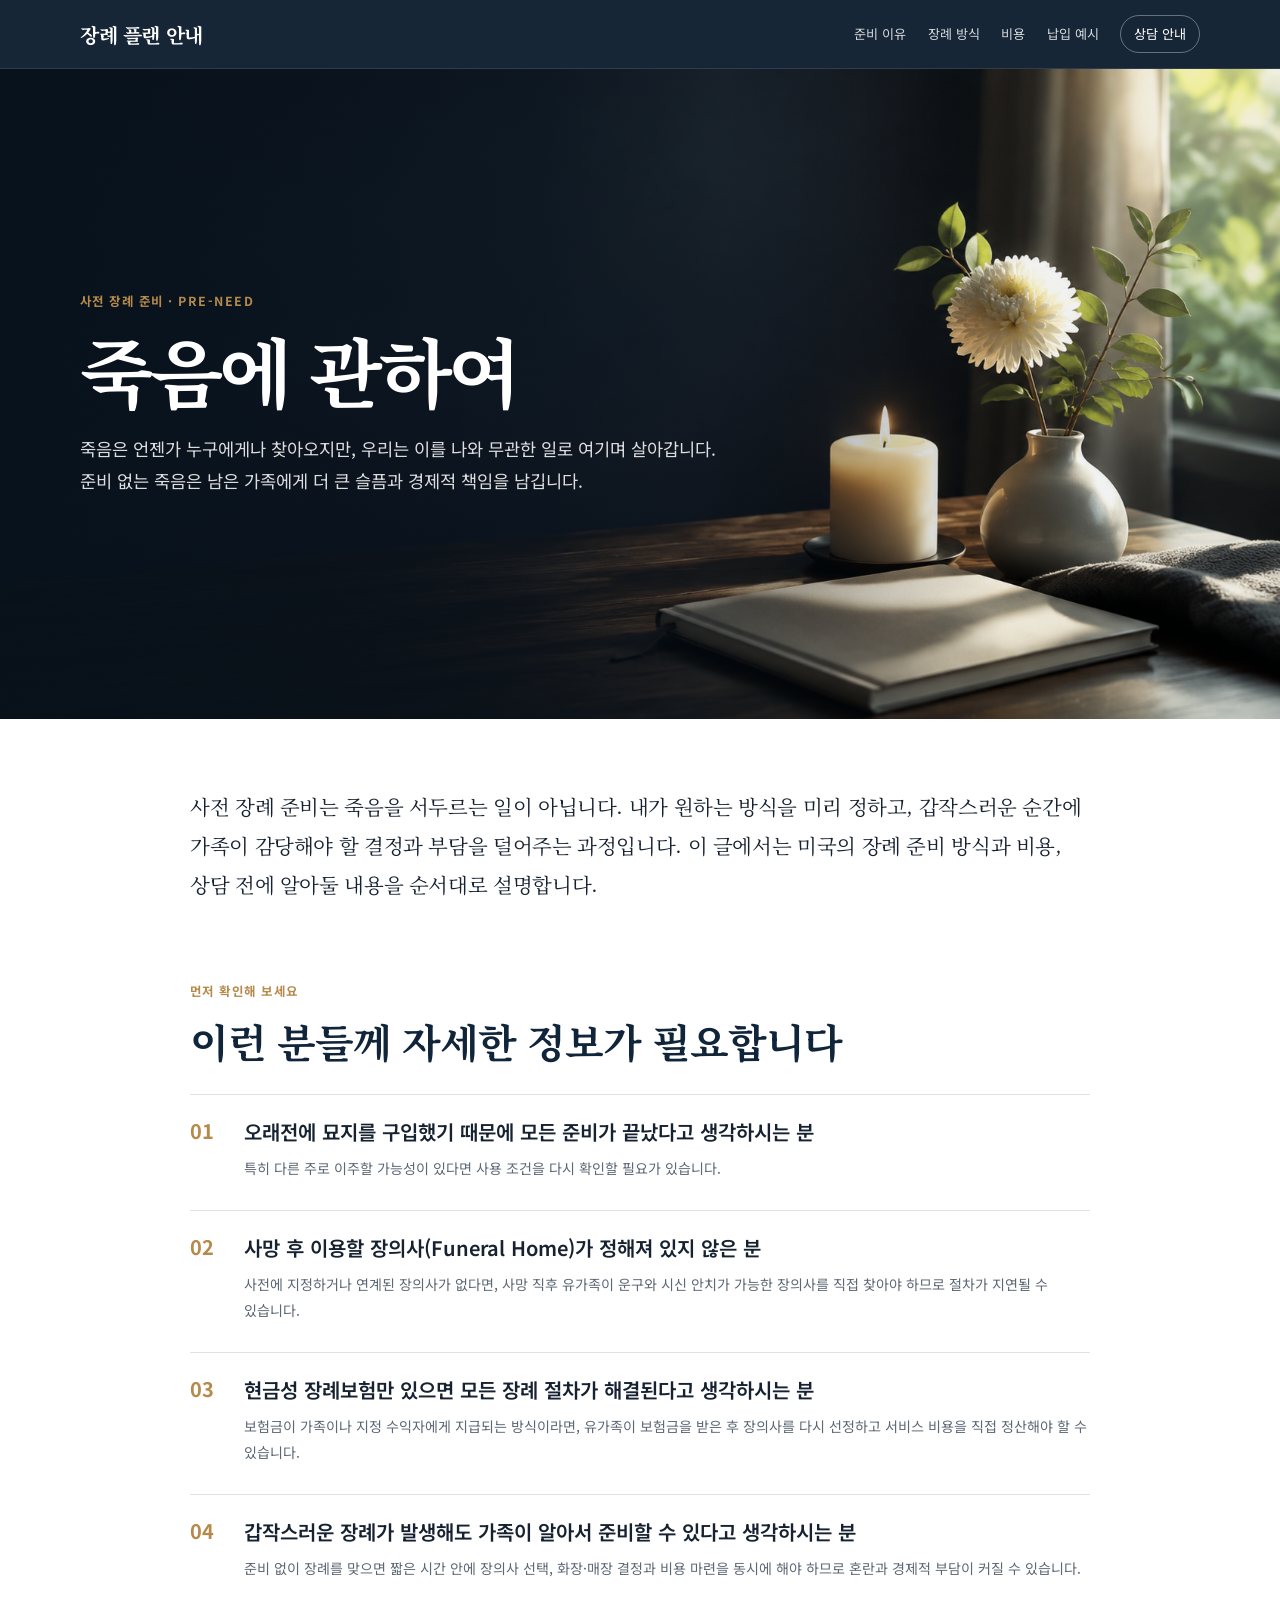
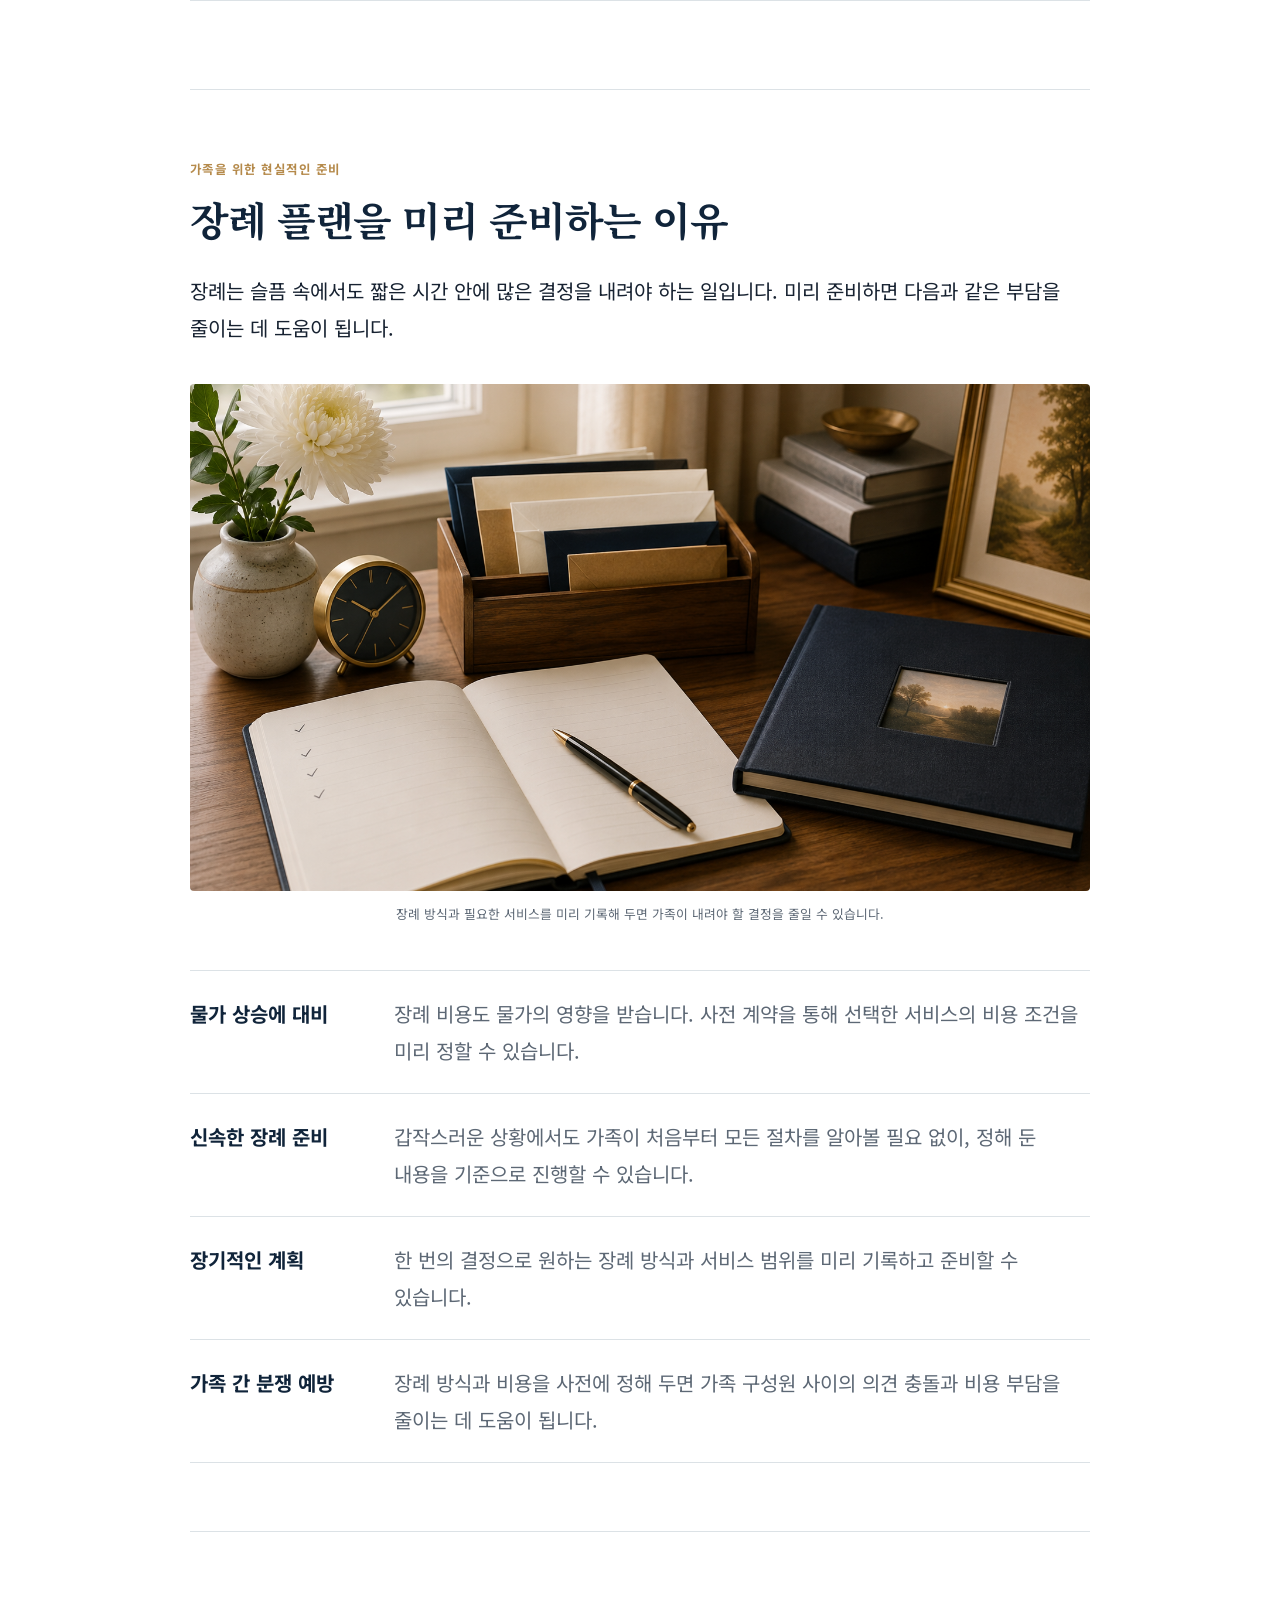
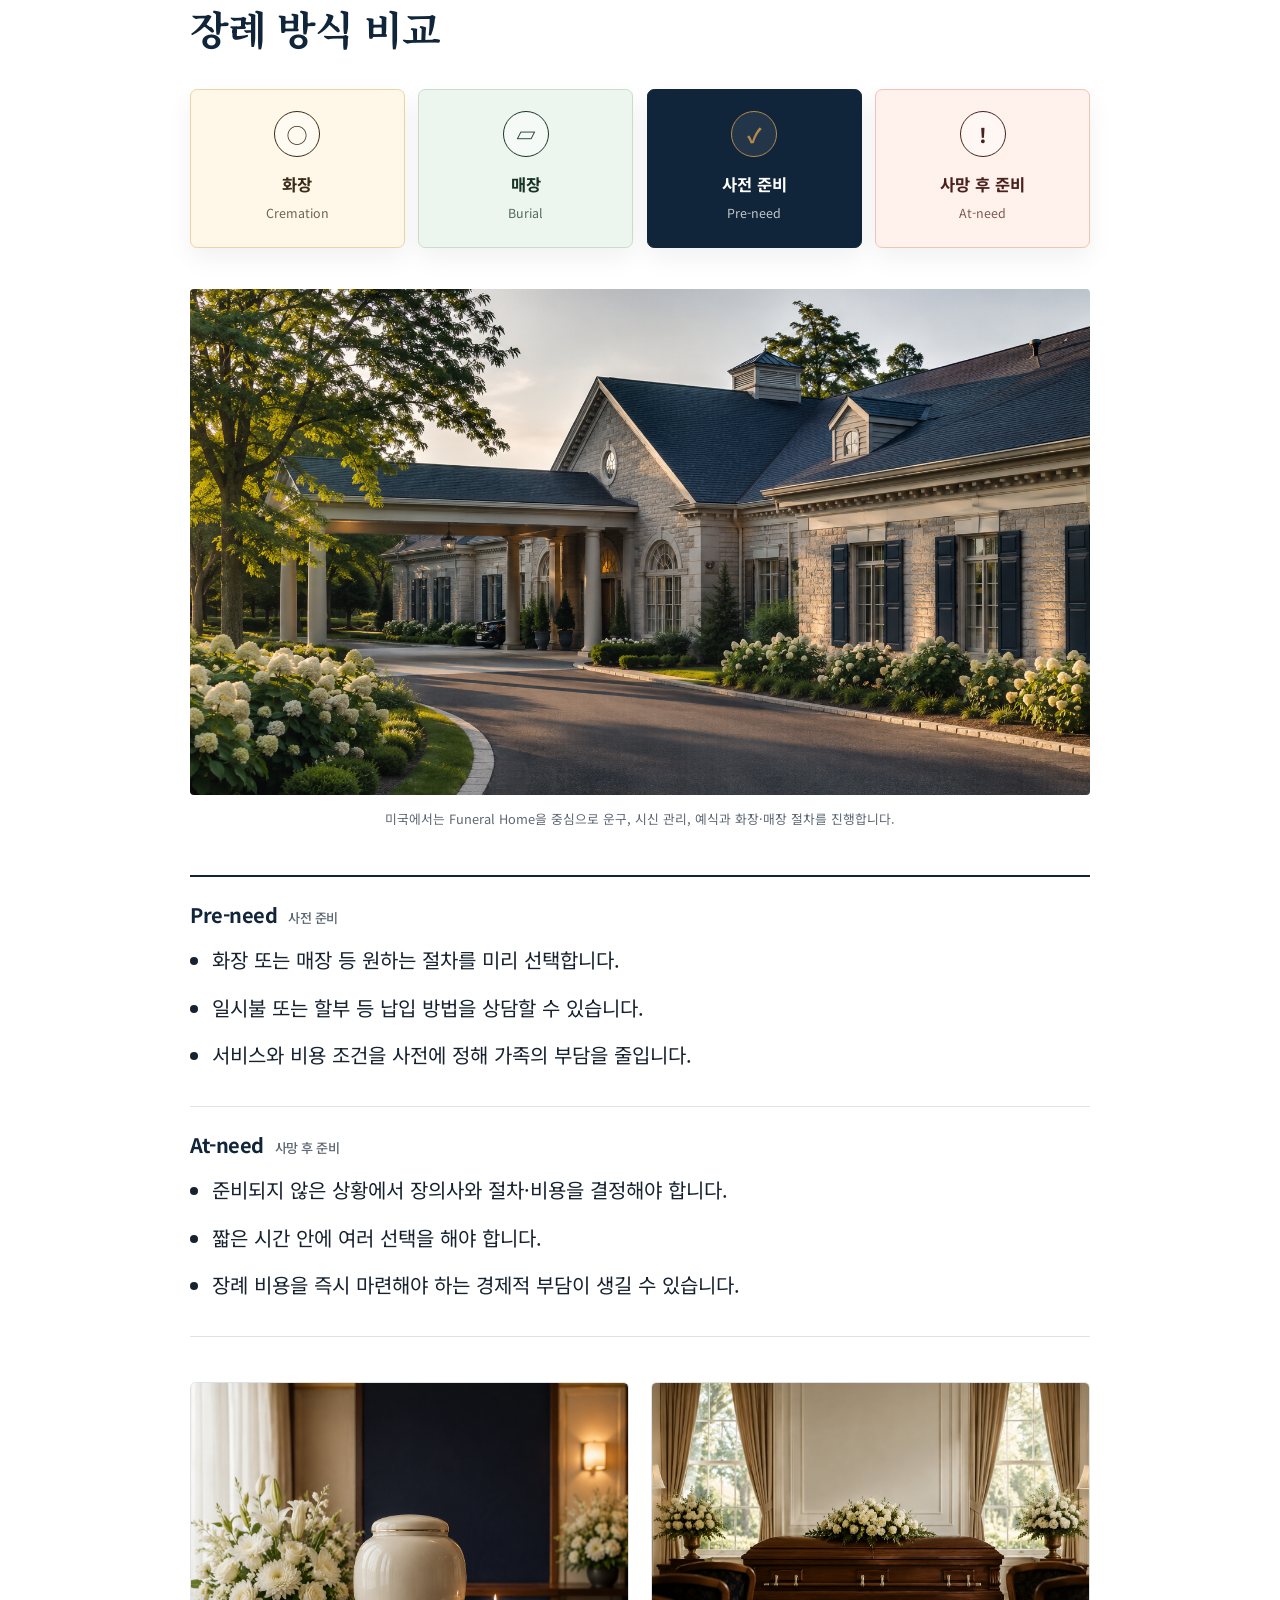
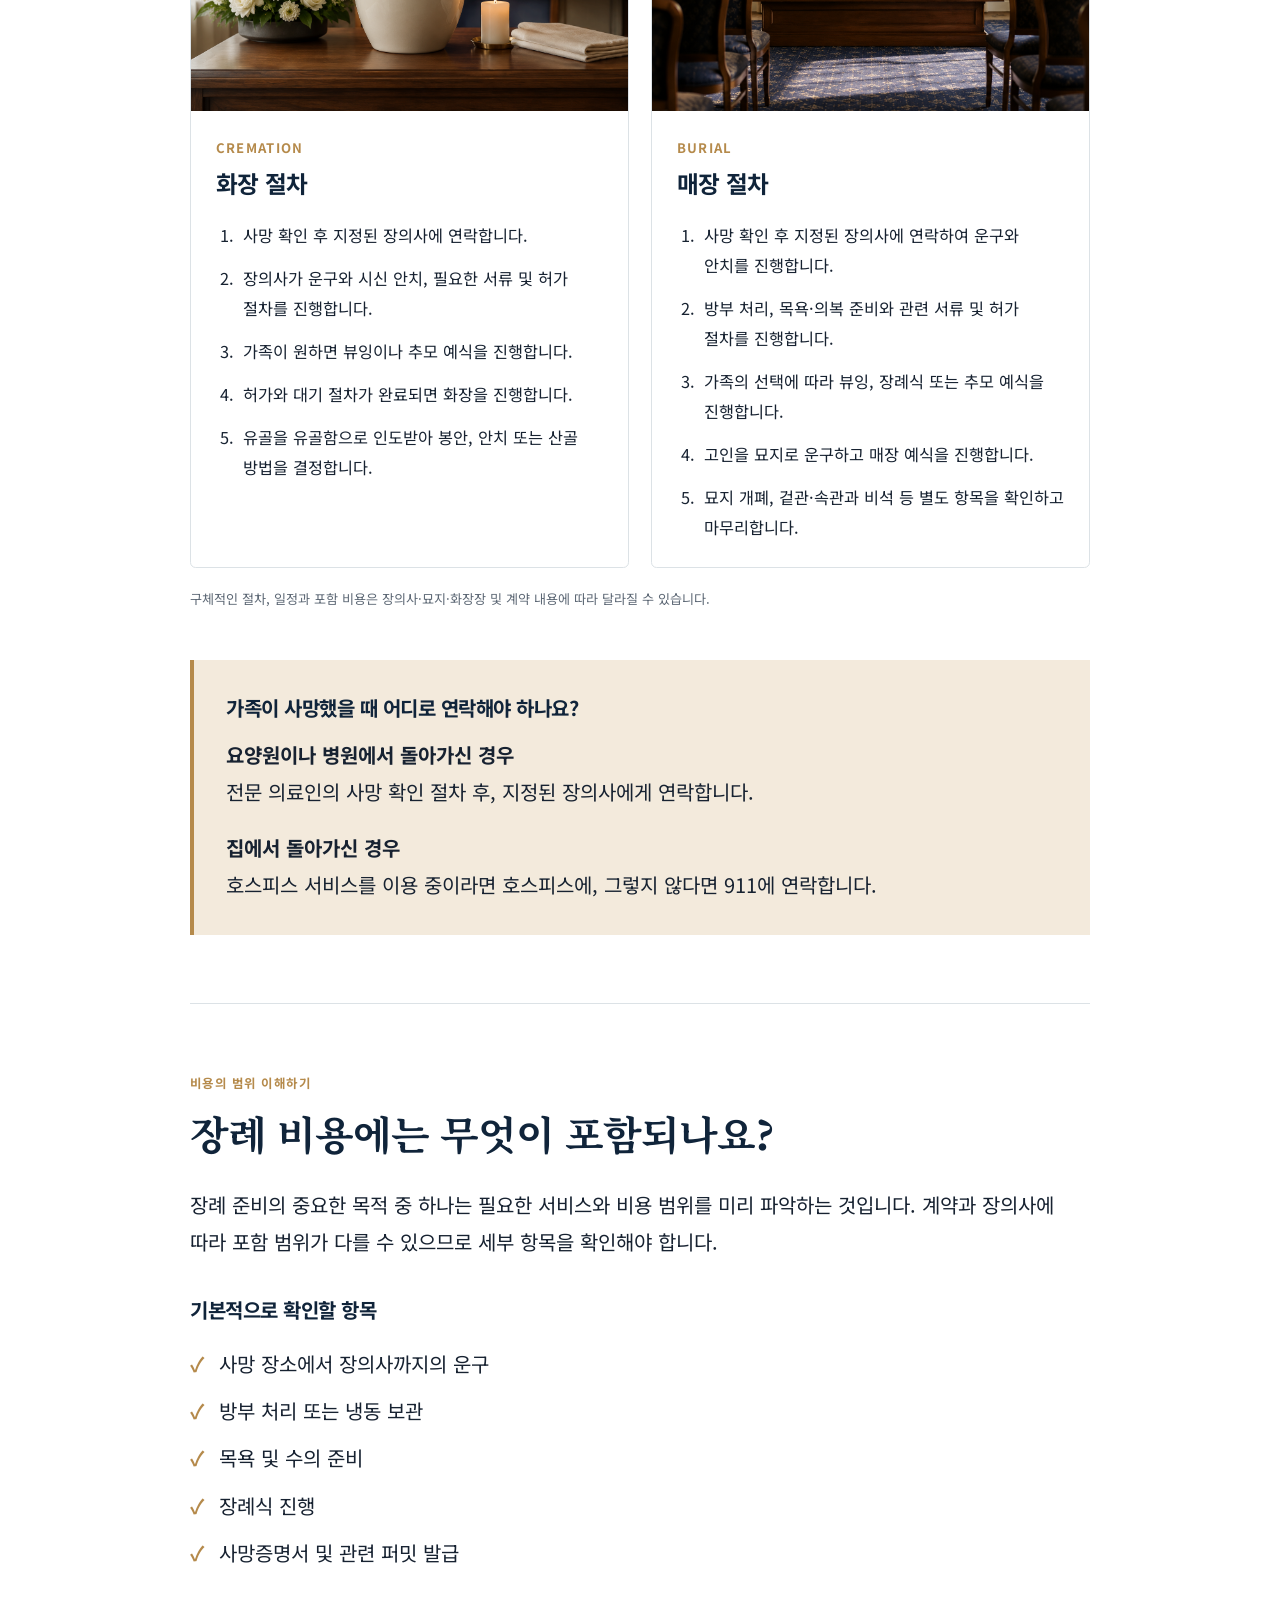
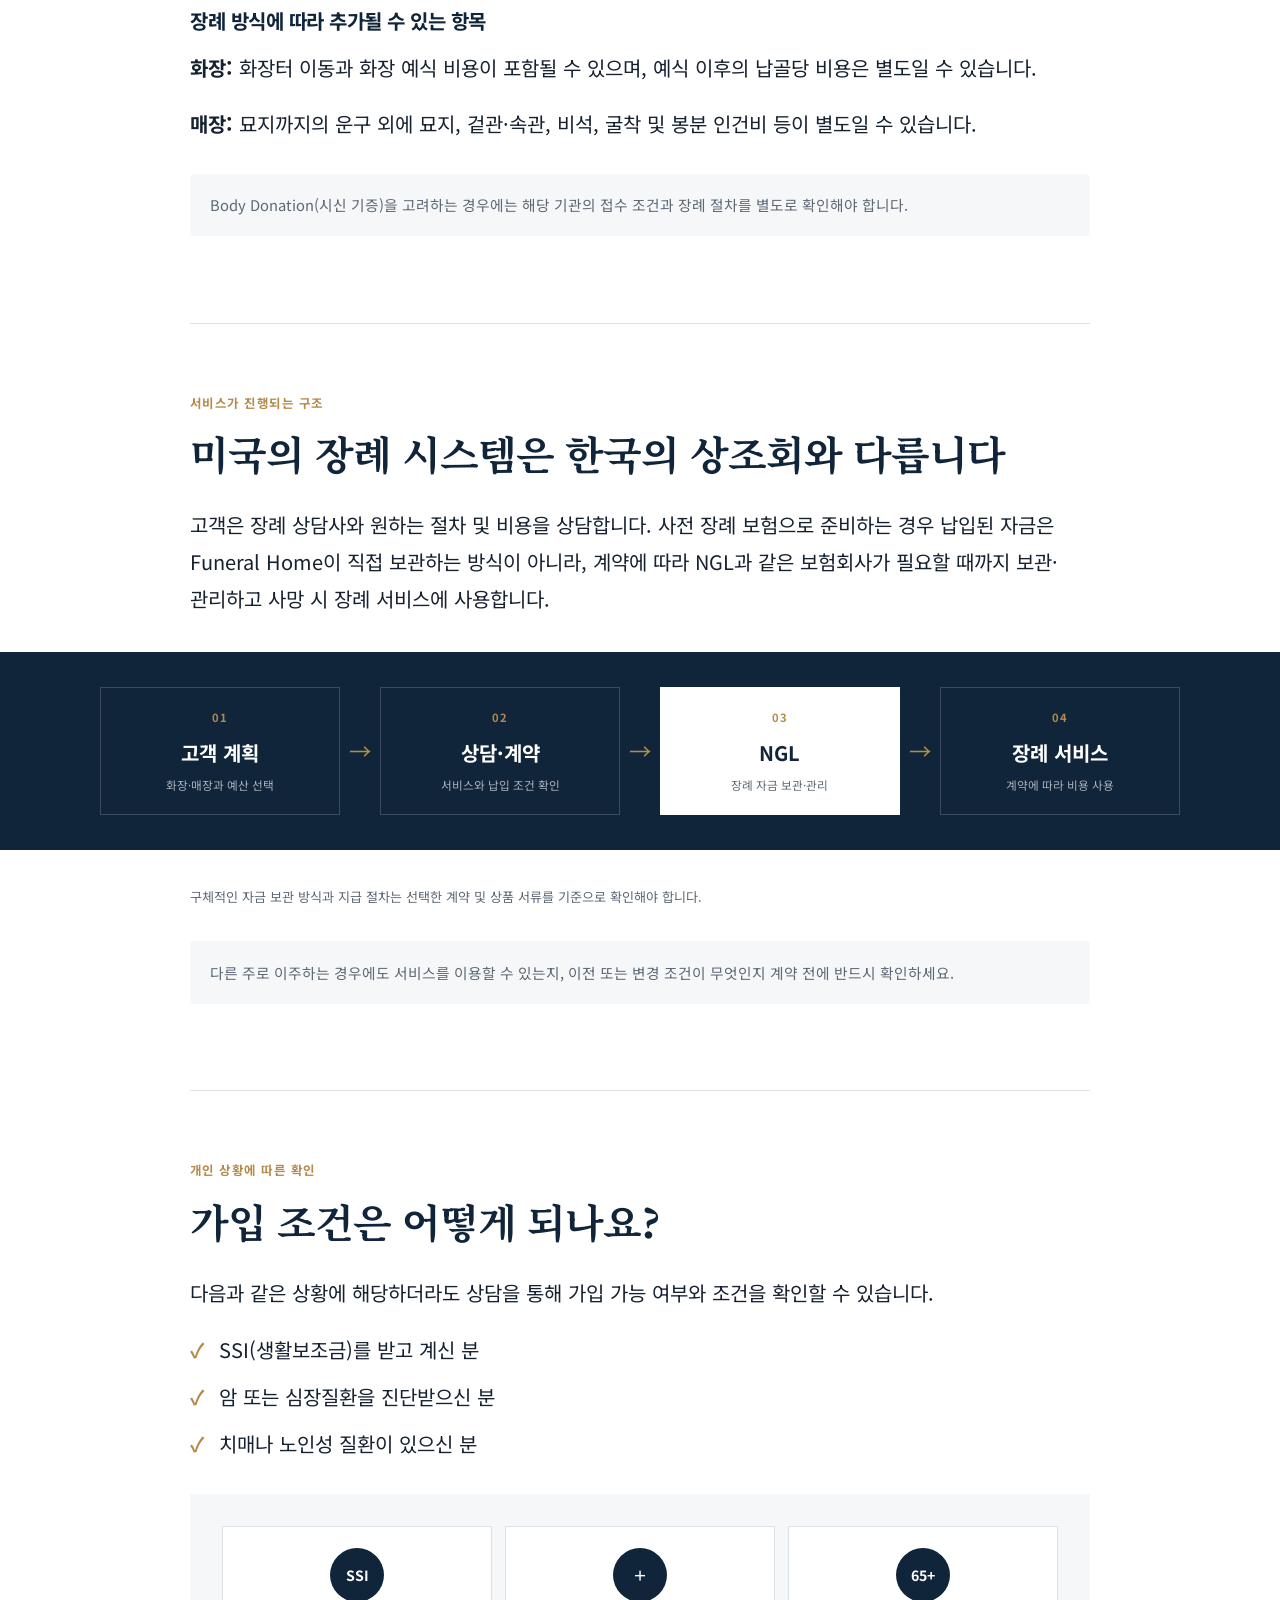
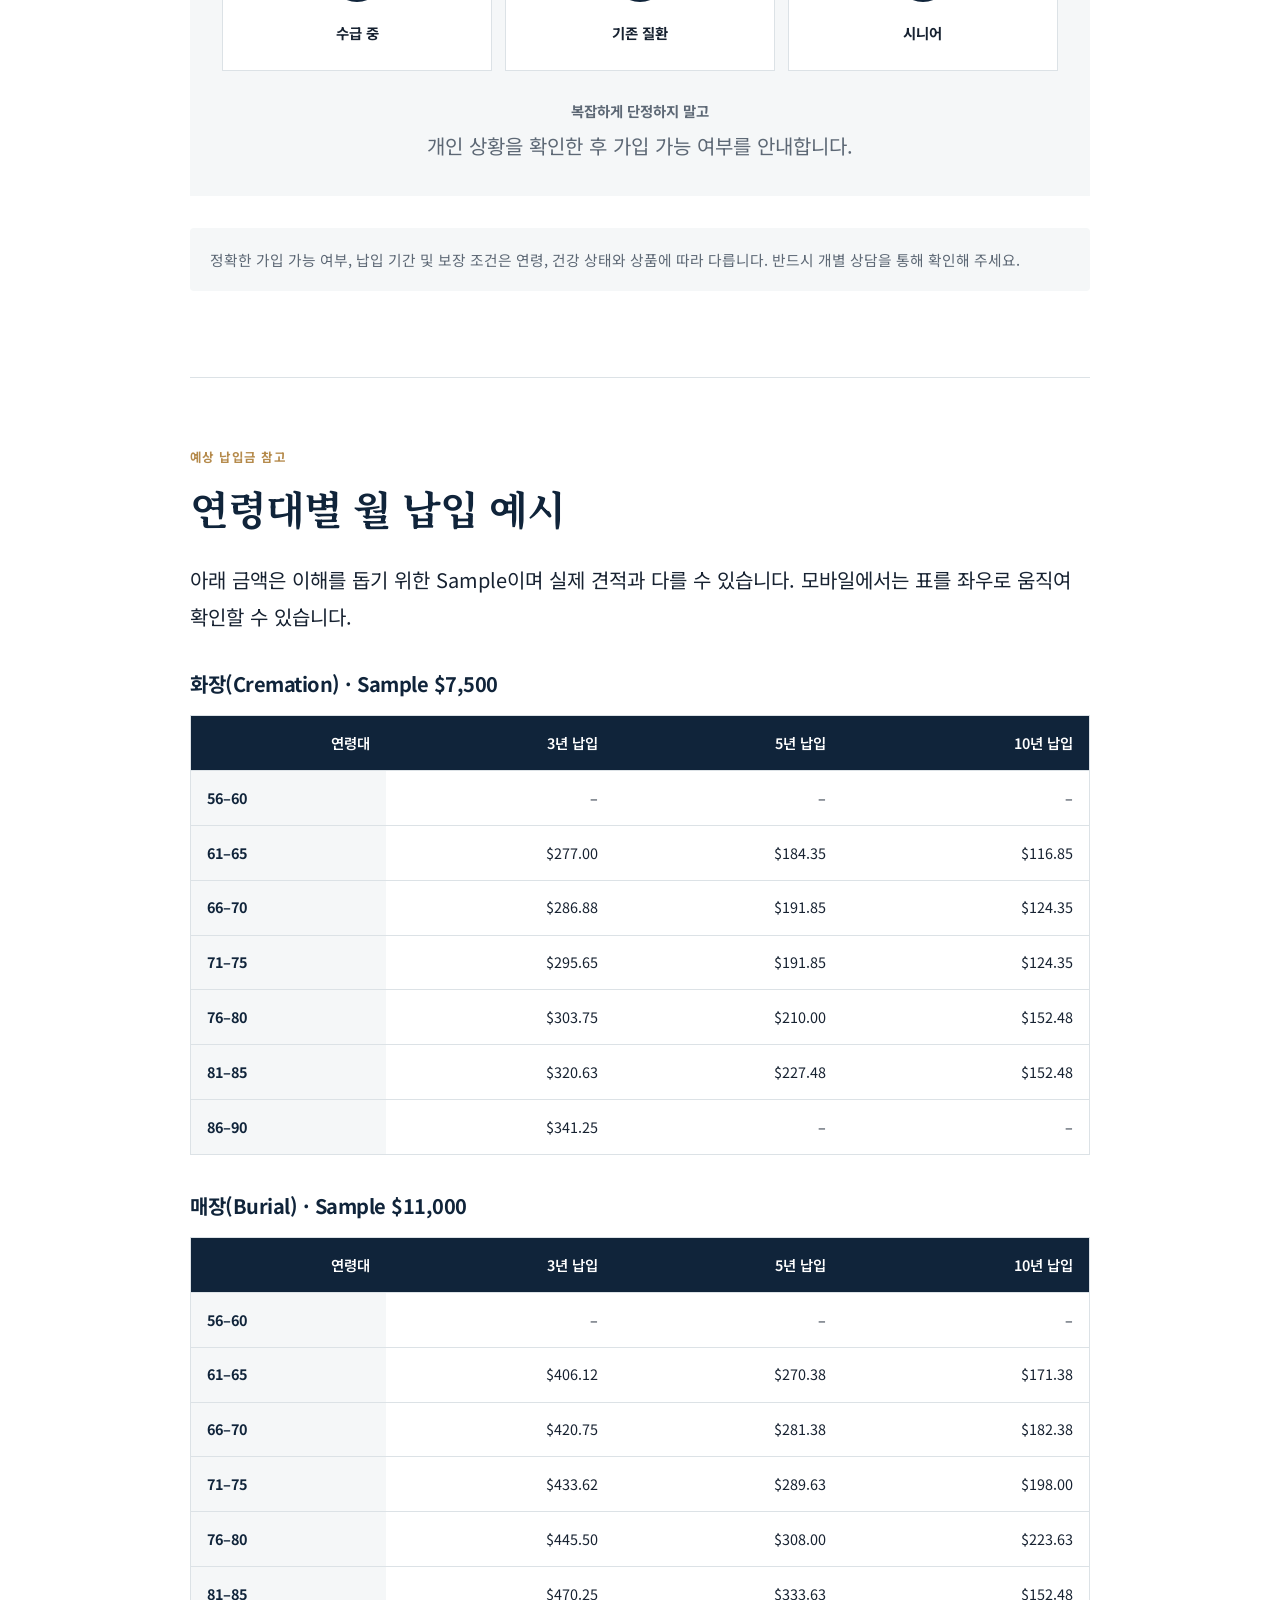
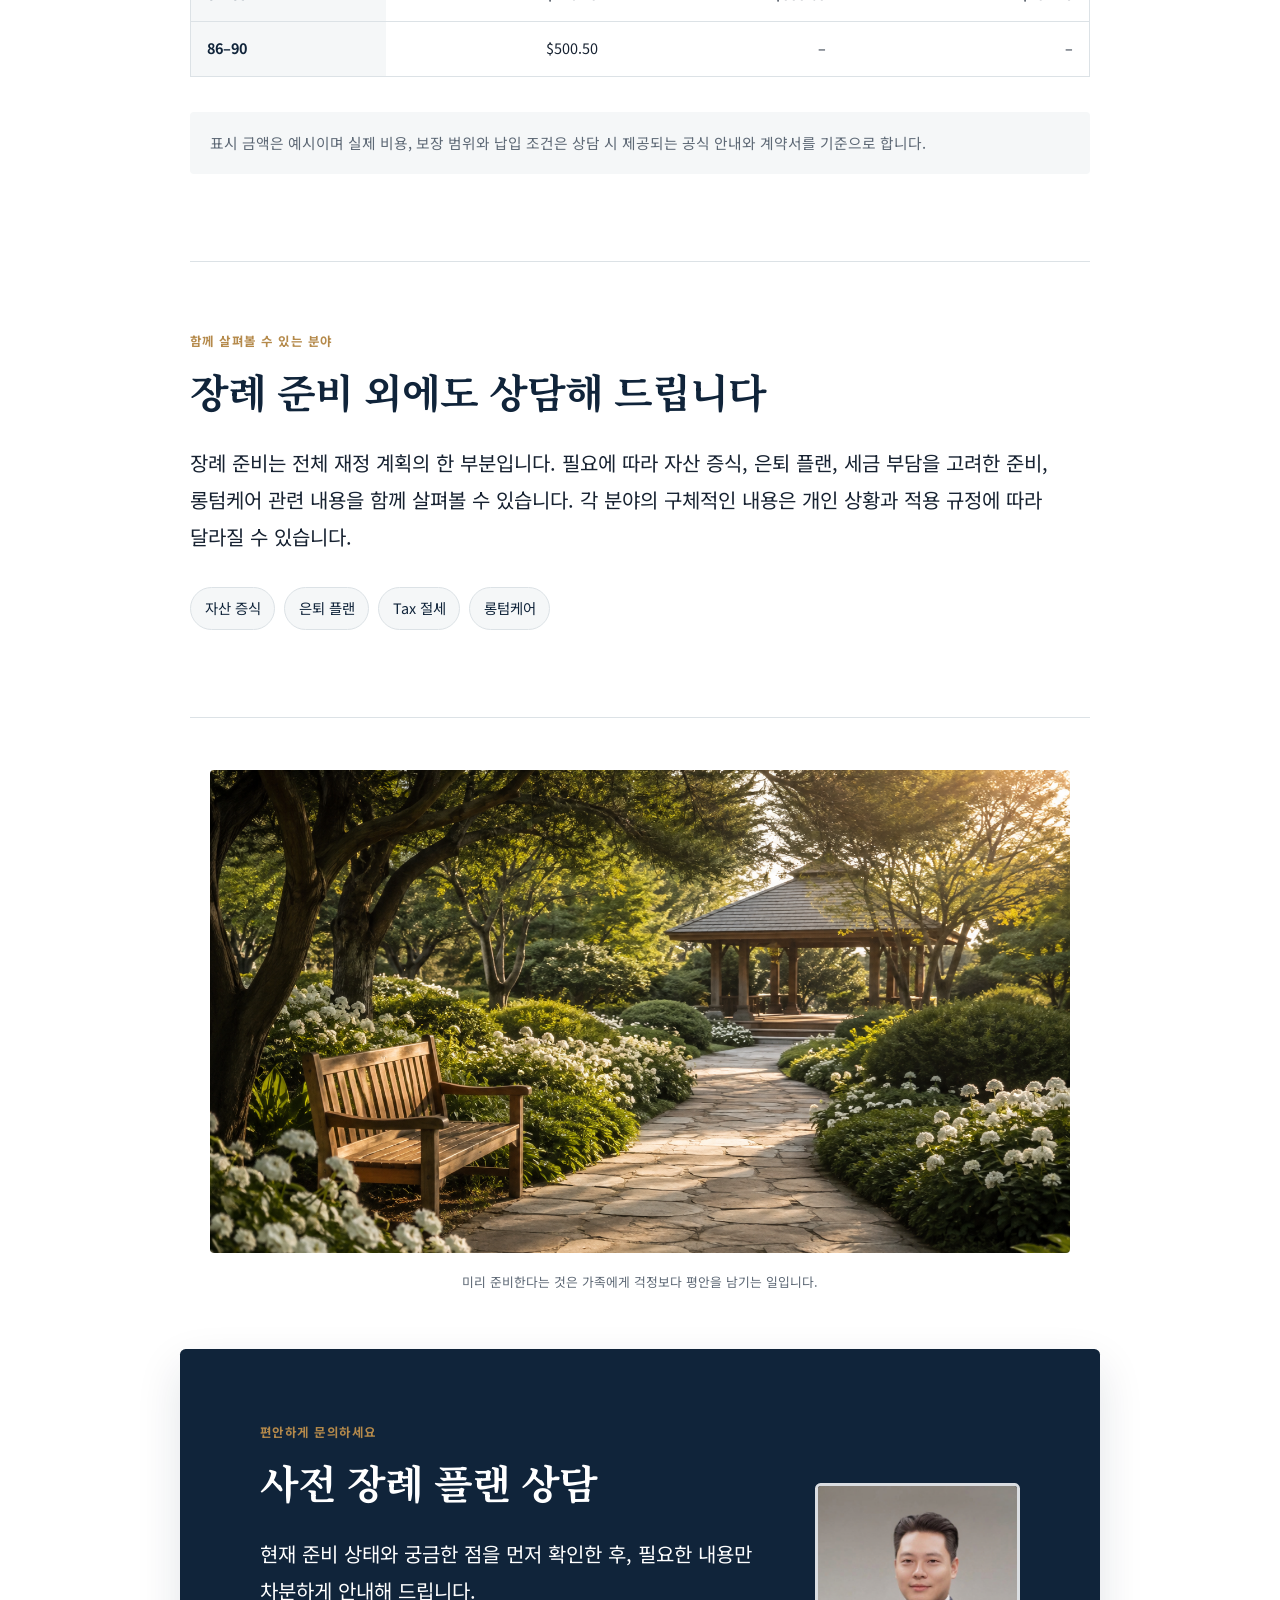
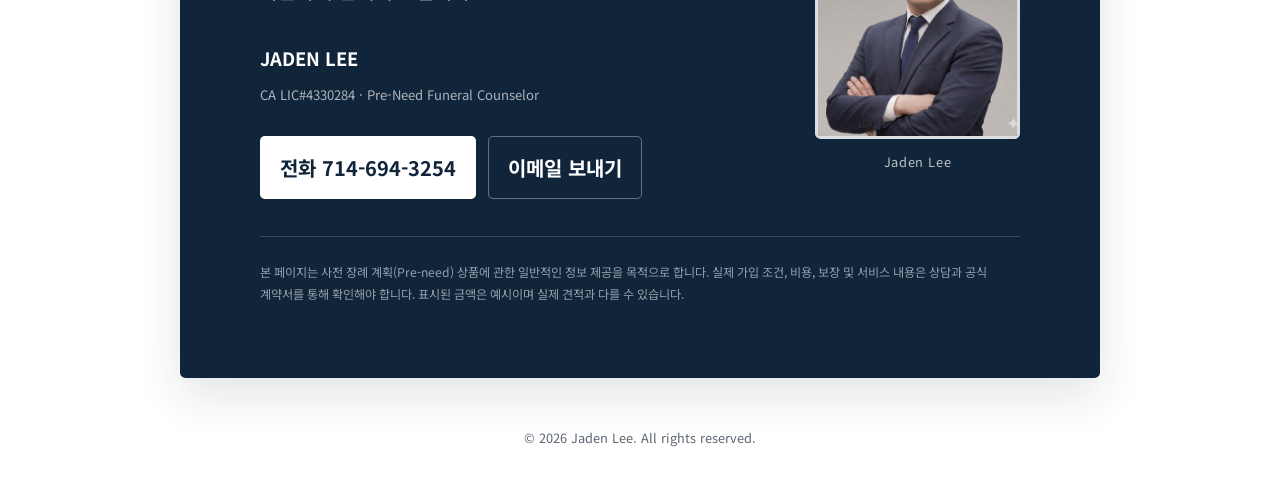
==== commit d8da38f4: "Add files via upload" ====
--- a/index.html
+++ b/index.html
@@ -74,9 +74,15 @@
         </section>
 
         <section id="how-it-works" aria-labelledby="how-title">
-          <p class="section-kicker">미국에서의 장례 방식</p>
-          <h2 id="how-title">Pre-need와 At-need의 차이</h2>
-          <p>가장 큰 차이는 필요한 순간이 오기 전에 선택과 비용을 준비했는지 여부입니다.</p>
+          <h2 id="how-title">장례 방식 비교</h2>
+
+          <div class="method-visual" aria-label="화장, 매장, 사전 준비, 사망 후 준비 목차">
+            <div class="method-item method-cremation"><span class="method-icon">◯</span><strong>화장</strong><small>Cremation</small></div>
+            <div class="method-item method-burial"><span class="method-icon">▱</span><strong>매장</strong><small>Burial</small></div>
+            <div class="method-item method-preneed"><span class="method-icon">✓</span><strong>사전 준비</strong><small>Pre-need</small></div>
+            <div class="method-item method-atneed"><span class="method-icon">!</span><strong>사망 후 준비</strong><small>At-need</small></div>
+          </div>
+
           <figure class="section-image">
             <img src="assets/images/funeral-home.png" alt="정돈된 진입로와 흰 꽃으로 둘러싸인 미국 Funeral Home 외관" loading="lazy">
             <figcaption>미국에서는 Funeral Home을 중심으로 운구, 시신 관리, 예식과 화장·매장 절차를 진행합니다.</figcaption>
@@ -98,13 +104,6 @@
                 <li>장례 비용을 즉시 마련해야 하는 경제적 부담이 생길 수 있습니다.</li>
               </ul>
             </div>
-          </div>
-
-          <div class="method-visual" aria-label="화장, 매장, 사전 준비, 사망 후 준비의 핵심 비교">
-            <div><span class="method-icon">◯</span><strong>화장</strong><small>Cremation</small></div>
-            <div><span class="method-icon">▱</span><strong>매장</strong><small>Burial</small></div>
-            <div class="method-accent"><span class="method-icon">✓</span><strong>사전 준비</strong><small>Pre-need</small></div>
-            <div><span class="method-icon">!</span><strong>사망 후 준비</strong><small>At-need</small></div>
           </div>
 
           <div class="service-options" aria-label="화장과 매장 절차 안내">
@@ -251,13 +250,21 @@
         </figure>
 
         <section class="contact" id="contact" aria-labelledby="contact-title">
-          <p class="section-kicker">편안하게 문의하세요</p>
-          <h2 id="contact-title">사전 장례 플랜 상담</h2>
-          <p>현재 준비 상태와 궁금한 점을 먼저 확인한 후, 필요한 내용만 차분하게 안내해 드립니다.</p>
-          <p class="contact-name"><strong>JADEN LEE</strong><br><span>CA LIC#4330284 · Pre-Need Funeral Counselor</span></p>
-          <div class="contact-actions">
-            <a class="button primary" href="tel:+17146943254">전화 714-694-3254</a>
-            <a class="button secondary" href="mailto:kincaredesk@gmail.com">이메일 보내기</a>
+          <div class="contact-layout">
+            <div class="contact-copy">
+              <p class="section-kicker">편안하게 문의하세요</p>
+              <h2 id="contact-title">사전 장례 플랜 상담</h2>
+              <p>현재 준비 상태와 궁금한 점을 먼저 확인한 후, 필요한 내용만 차분하게 안내해 드립니다.</p>
+              <p class="contact-name"><strong>JADEN LEE</strong><br><span>CA LIC#4330284 · Pre-Need Funeral Counselor</span></p>
+              <div class="contact-actions">
+                <a class="button primary" href="tel:+17146943254">전화 714-694-3254</a>
+                <a class="button secondary" href="mailto:kincaredesk@gmail.com">이메일 보내기</a>
+              </div>
+            </div>
+            <figure class="agent-profile">
+              <img src="assets/images/profile-jaden.png" alt="사전 장례 플랜 상담사 Jaden Lee">
+              <figcaption>Jaden Lee</figcaption>
+            </figure>
           </div>
           <p class="legal">본 페이지는 사전 장례 계획(Pre-need) 상품에 관한 일반적인 정보 제공을 목적으로 합니다. 실제 가입 조건, 비용, 보장 및 서비스 내용은 상담과 공식 계약서를 통해 확인해야 합니다. 표시된 금액은 예시이며 실제 견적과 다를 수 있습니다.</p>
         </section>
--- a/assets/css/style.css
+++ b/assets/css/style.css
@@ -104,7 +104,8 @@
 
 .article-body { width: min(var(--max), calc(100% - 48px)); margin: 0 auto; }
 .intro { margin: 0; padding: 4.25rem 0 .5rem; font-family: "Noto Serif KR", serif; font-size: 1.28rem; line-height: 1.9; letter-spacing: -.018em; }
-section { padding: 4.25rem 0; border-bottom: 1px solid var(--line); }
+section { padding: 4.25rem 0; border-bottom: 1px solid var(--line); scroll-margin-top: 92px; }
+.hero { scroll-margin-top: 92px; }
 h2, h3 { color: var(--navy); letter-spacing: -.025em; }
 h2 { margin: 0 0 1.5rem; font-family: "Noto Serif KR", serif; font-size: clamp(2rem, 4vw, 2.5rem); line-height: 1.42; }
 h3 { margin: 2.1rem 0 .85rem; font-size: 1.25rem; line-height: 1.55; }
@@ -160,24 +161,64 @@
 .method-visual {
   display: grid;
   grid-template-columns: repeat(4, 1fr);
+  gap: .85rem;
   margin: 2rem 0 2.6rem;
-  border: 1px solid var(--line);
-}
-.method-visual > div { padding: 1.35rem .8rem; text-align: center; border-right: 1px solid var(--line); }
-.method-visual > div:last-child { border-right: 0; }
-.method-visual .method-accent { color: #fff; background: var(--navy); }
-.method-icon { display: grid; width: 42px; height: 42px; margin: 0 auto .65rem; place-items: center; color: var(--gold); border: 1px solid currentColor; border-radius: 50%; font-weight: 700; }
+}
+.method-visual > div {
+  padding: 1.35rem .8rem;
+  text-align: center;
+  border: 1px solid transparent;
+  border-radius: .45rem;
+  box-shadow: 0 10px 26px rgba(5, 23, 42, .06);
+}
+.method-cremation {
+  color: #3a2a18;
+  background: #fff7e8;
+  border-color: #ead4a7 !important;
+}
+.method-burial {
+  color: #183426;
+  background: #edf5ef;
+  border-color: #c9ddcc !important;
+}
+.method-preneed {
+  color: #fff;
+  background: var(--navy);
+  border-color: var(--navy) !important;
+}
+.method-atneed {
+  color: #4a211c;
+  background: #fff1ec;
+  border-color: #efc4b5 !important;
+}
+.method-icon {
+  display: grid;
+  width: 46px;
+  height: 46px;
+  margin: 0 auto .7rem;
+  place-items: center;
+  color: currentColor;
+  background: rgba(255, 255, 255, .42);
+  border: 1.5px solid currentColor;
+  border-radius: 50%;
+  font-weight: 800;
+}
+.method-preneed .method-icon {
+  color: var(--gold);
+  background: rgba(255, 255, 255, .08);
+}
 .method-visual strong, .method-visual small { display: block; }
-.method-visual small { margin-top: .18rem; color: var(--muted); font-size: .75rem; }
-.method-visual .method-accent small { color: rgba(255,255,255,.68); }
+.method-visual strong { font-size: 1.03rem; }
+.method-visual small { margin-top: .18rem; color: inherit; font-size: .78rem; opacity: .72; }
+.method-preneed small { color: rgba(255,255,255,.74); opacity: 1; }
 .service-options { display: grid; grid-template-columns: 1fr 1fr; gap: 1.35rem; margin: 2.8rem 0 1.2rem; }
 .service-card { overflow: hidden; background: var(--paper); border: 1px solid var(--line); border-radius: .35rem; }
 .service-card > img { width: 100%; aspect-ratio: 4 / 3; object-fit: cover; }
-.service-card-body { padding: 1.4rem; }
-.service-card .service-type { margin: 0 0 .2rem; color: var(--gold); font-size: .72rem; font-weight: 700; letter-spacing: .1em; text-transform: uppercase; }
-.service-card h3 { margin: 0 0 1.1rem; }
-.procedure-list { margin: 0; padding-left: 1.35rem; font-size: .86rem; line-height: 1.75; }
-.procedure-list li { padding-left: .2rem; margin-bottom: .65rem; }
+.service-card-body { padding: 1.55rem; }
+.service-card .service-type { margin: 0 0 .3rem; color: var(--gold); font-size: .82rem; font-weight: 700; letter-spacing: .1em; text-transform: uppercase; }
+.service-card h3 { margin: 0 0 1.15rem; font-size: 1.48rem; }
+.procedure-list { margin: 0; padding-left: 1.45rem; font-size: 1.02rem; line-height: 1.85; }
+.procedure-list li { padding-left: .25rem; margin-bottom: .8rem; }
 .procedure-list li:last-child { margin-bottom: 0; }
 .callout { margin-top: 3rem; padding: 2rem; background: var(--gold-pale); border-left: 4px solid var(--gold); }
 .callout h3 { margin-top: 0; }
@@ -222,9 +263,13 @@
 .contact { width: min(920px, calc(100vw - 40px)); margin: 2rem 50% 0; padding: 4.5rem min(7vw, 5rem); color: #fff; background: var(--navy); border: 0; border-radius: .35rem; transform: translateX(-50%); box-shadow: var(--shadow); }
 .contact h2 { color: #fff; }
 .contact > p:not(.section-kicker):not(.legal):not(.contact-name) { color: rgba(255,255,255,.78); }
+.contact-layout { display: grid; grid-template-columns: minmax(0, 1fr) 205px; align-items: center; gap: 2.5rem; }
 .contact-name { margin-top: 2rem; font-size: 1.15rem; }
 .contact-name span { color: rgba(255,255,255,.66); font-size: .82rem; }
 .contact-actions { display: flex; flex-wrap: wrap; gap: .7rem; margin: 1.7rem 0 2.3rem; }
+.agent-profile { margin: 0; text-align: center; }
+.agent-profile img { display: block; width: 100%; aspect-ratio: 4 / 5; object-fit: cover; object-position: center top; border: 3px solid rgba(255,255,255,.85); border-radius: .35rem; }
+.agent-profile figcaption { margin-top: .65rem; color: rgba(255,255,255,.72); font-size: .8rem; letter-spacing: .05em; }
 .button { display: inline-flex; align-items: center; justify-content: center; min-height: 54px; padding: .75rem 1.2rem; border: 1px solid transparent; border-radius: .3rem; font-weight: 700; text-decoration: none; }
 .button.primary { color: var(--navy); background: #fff; }
 .button.secondary { color: #fff; border-color: rgba(255,255,255,.35); }
@@ -263,10 +308,9 @@
   .section-image { margin: 2rem 0 2.3rem; }
   .section-image img { aspect-ratio: 4 / 3; }
   .section-image figcaption { font-size: .76rem; }
-  .method-visual { grid-template-columns: 1fr 1fr; }
-  .method-visual > div { border-bottom: 1px solid var(--line); }
-  .method-visual > div:nth-child(2) { border-right: 0; }
-  .method-visual > div:nth-child(n+3) { border-bottom: 0; }
+  .method-visual { grid-template-columns: 1fr 1fr; gap: .75rem; margin: 1.75rem 0 2.15rem; }
+  .method-visual > div { padding: 1.18rem .65rem; }
+  .method-icon { width: 44px; height: 44px; }
   .fund-flow { grid-template-columns: 1fr; margin-left: -20px; margin-right: -20px; }
   .fund-flow > i { transform: rotate(90deg); text-align: center; }
   .eligibility-visual { grid-template-columns: 1fr; padding: 1rem; }
@@ -274,13 +318,15 @@
   .number-list li { padding-top: 1.3rem; padding-bottom: 1.3rem; }
   .callout { padding: 1.4rem; }
   .contact { padding: 3rem 1.4rem; }
+  .contact-layout { grid-template-columns: 1fr; gap: 1.6rem; }
+  .agent-profile { width: min(220px, 68vw); margin: 0 auto; }
   .contact-actions { display: grid; }
   .button { min-height: 58px; font-size: 1rem; }
   .service-line { gap: .65rem; }
   .service-line span { padding: .55rem .9rem; font-size: .88rem; }
   .service-options { grid-template-columns: 1fr; gap: 1.5rem; margin-top: 2.3rem; }
   .service-card-body { padding: 1.35rem; }
-  .procedure-list { font-size: .92rem; line-height: 1.8; }
+  .procedure-list { font-size: 1rem; line-height: 1.85; }
 }
 
 @media (max-width: 390px) {
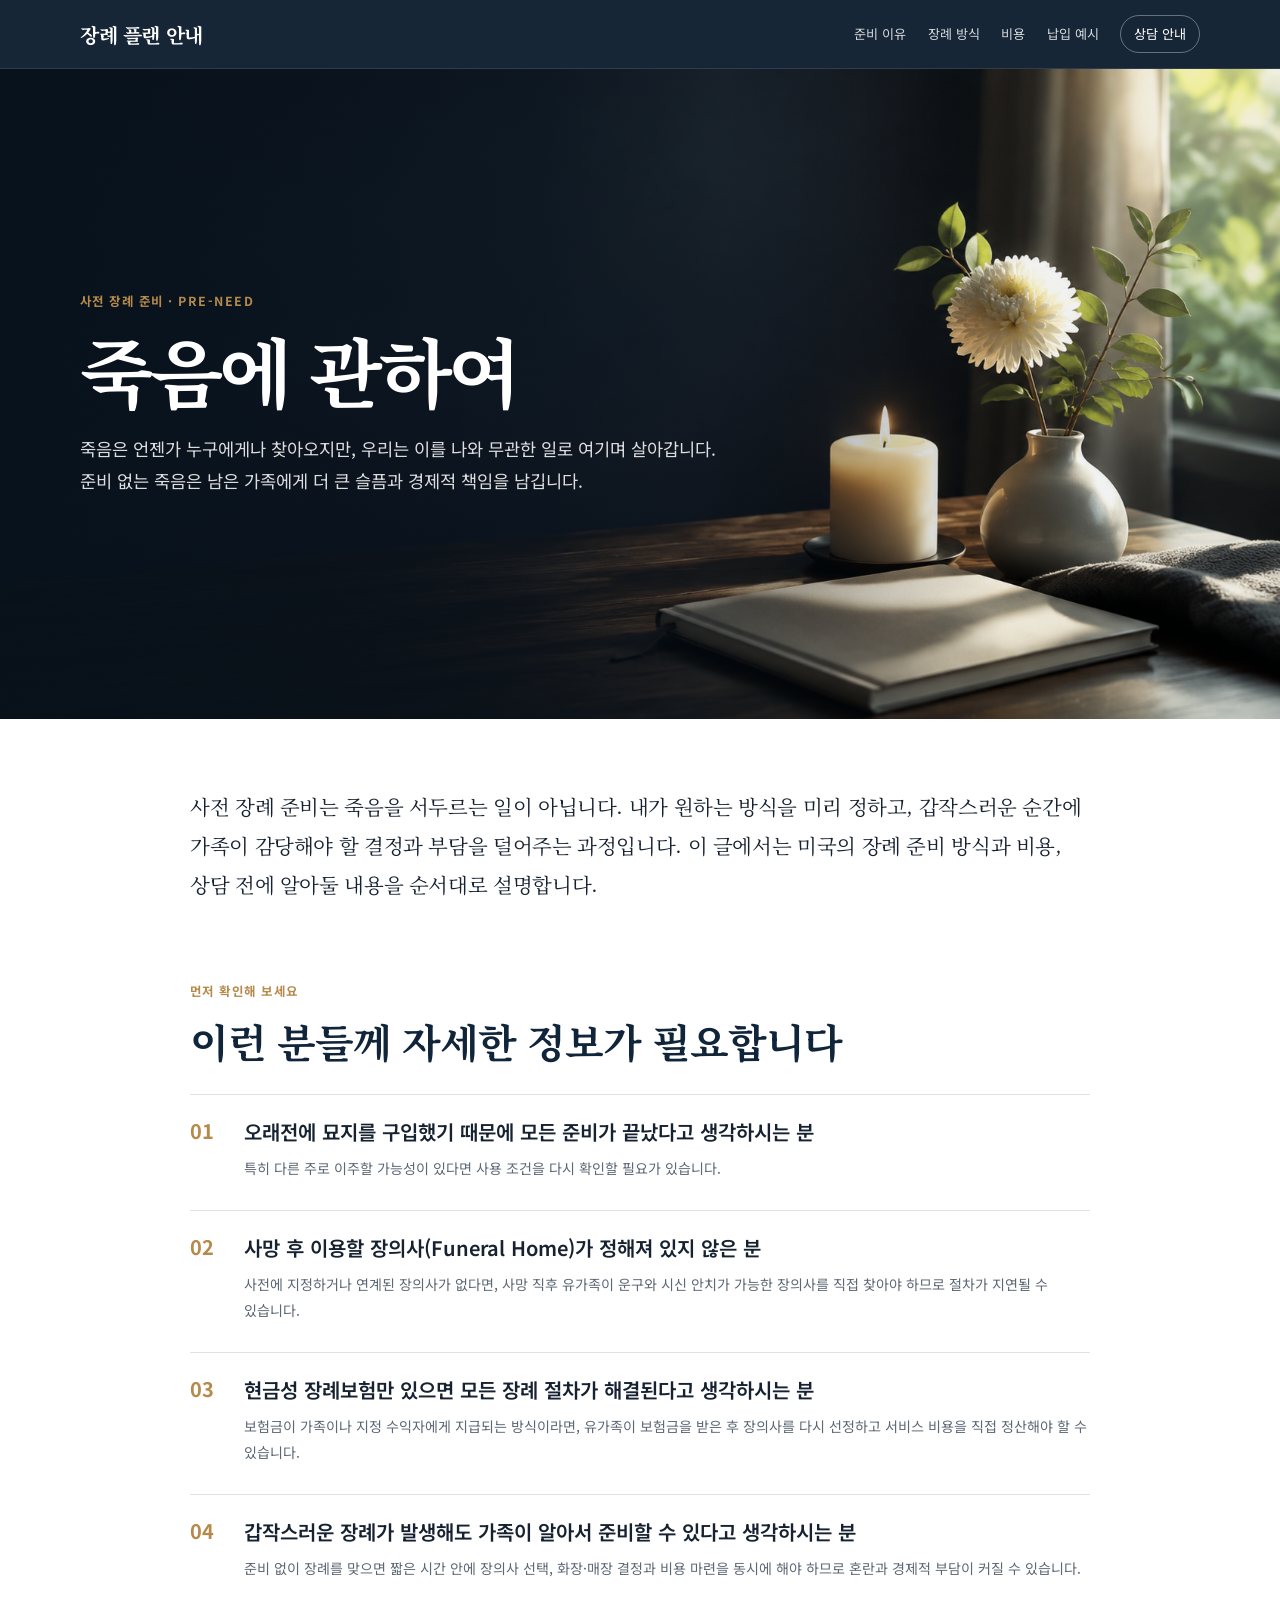
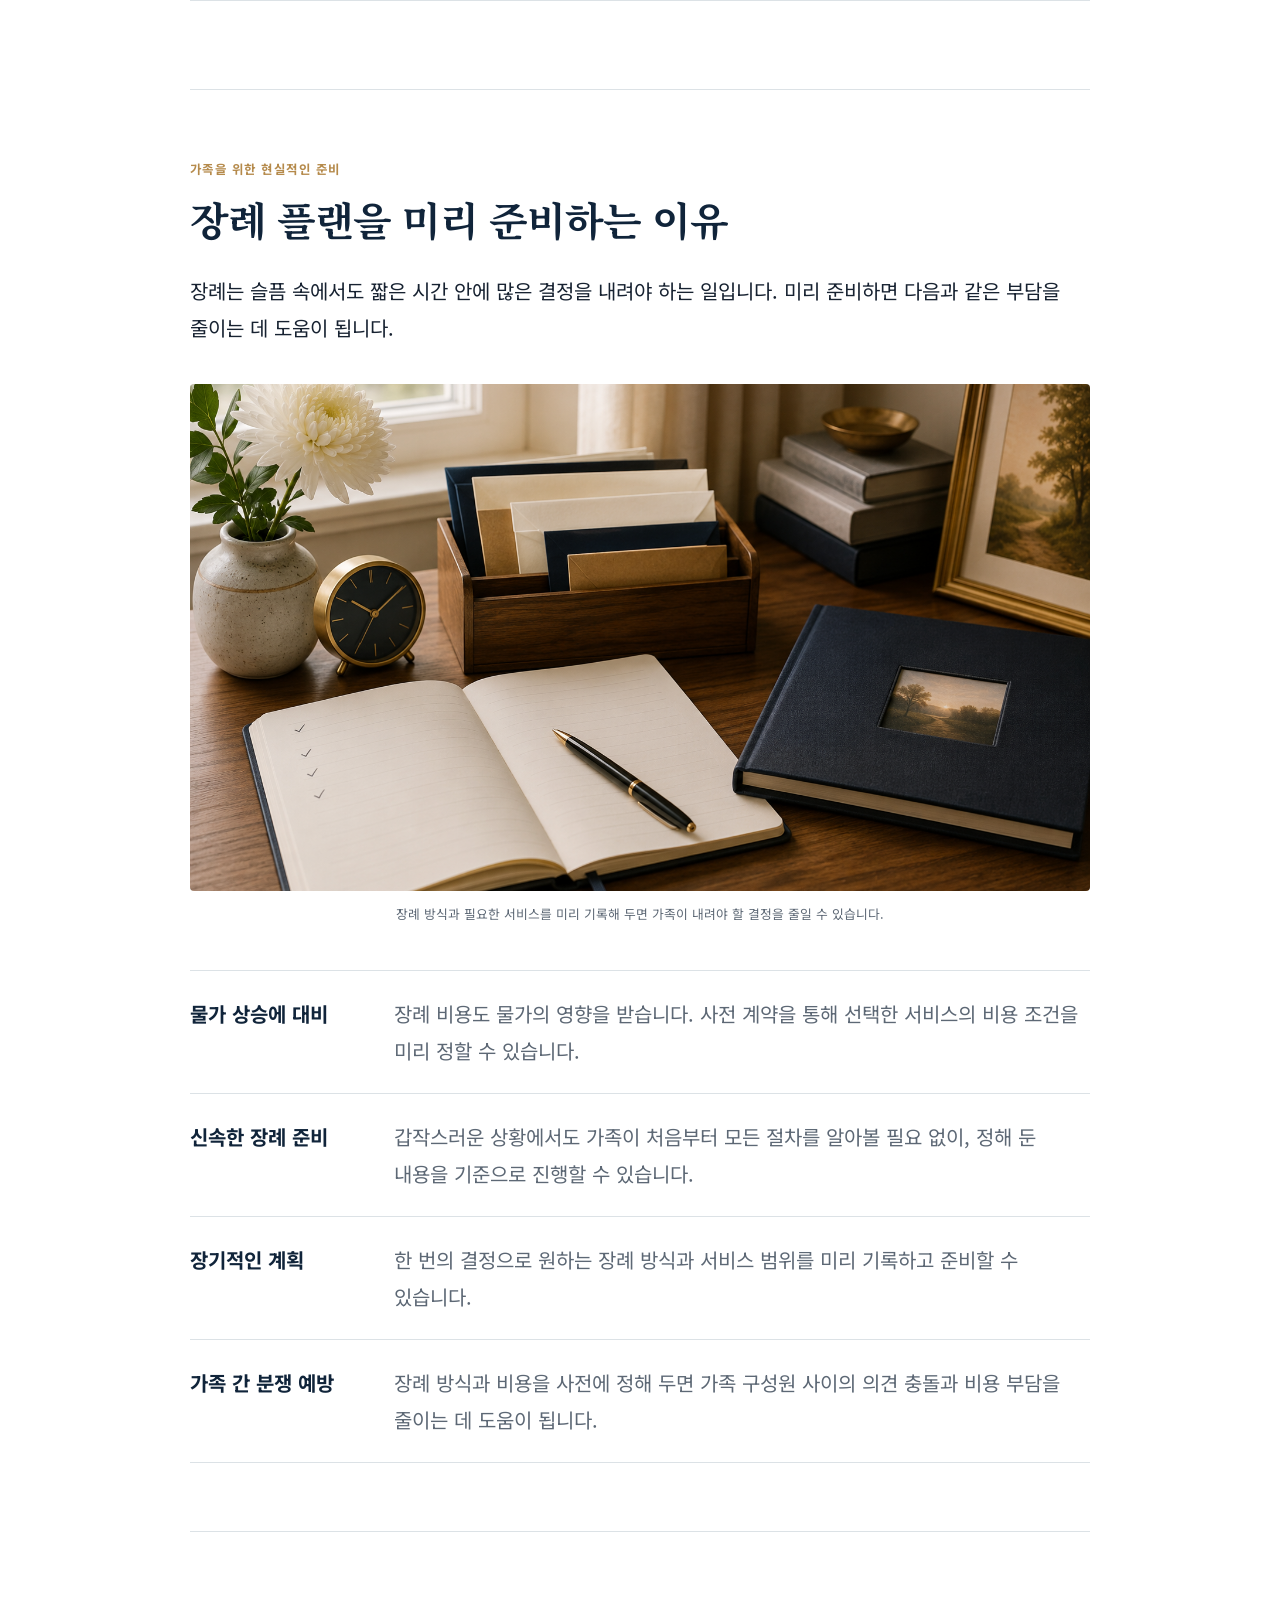
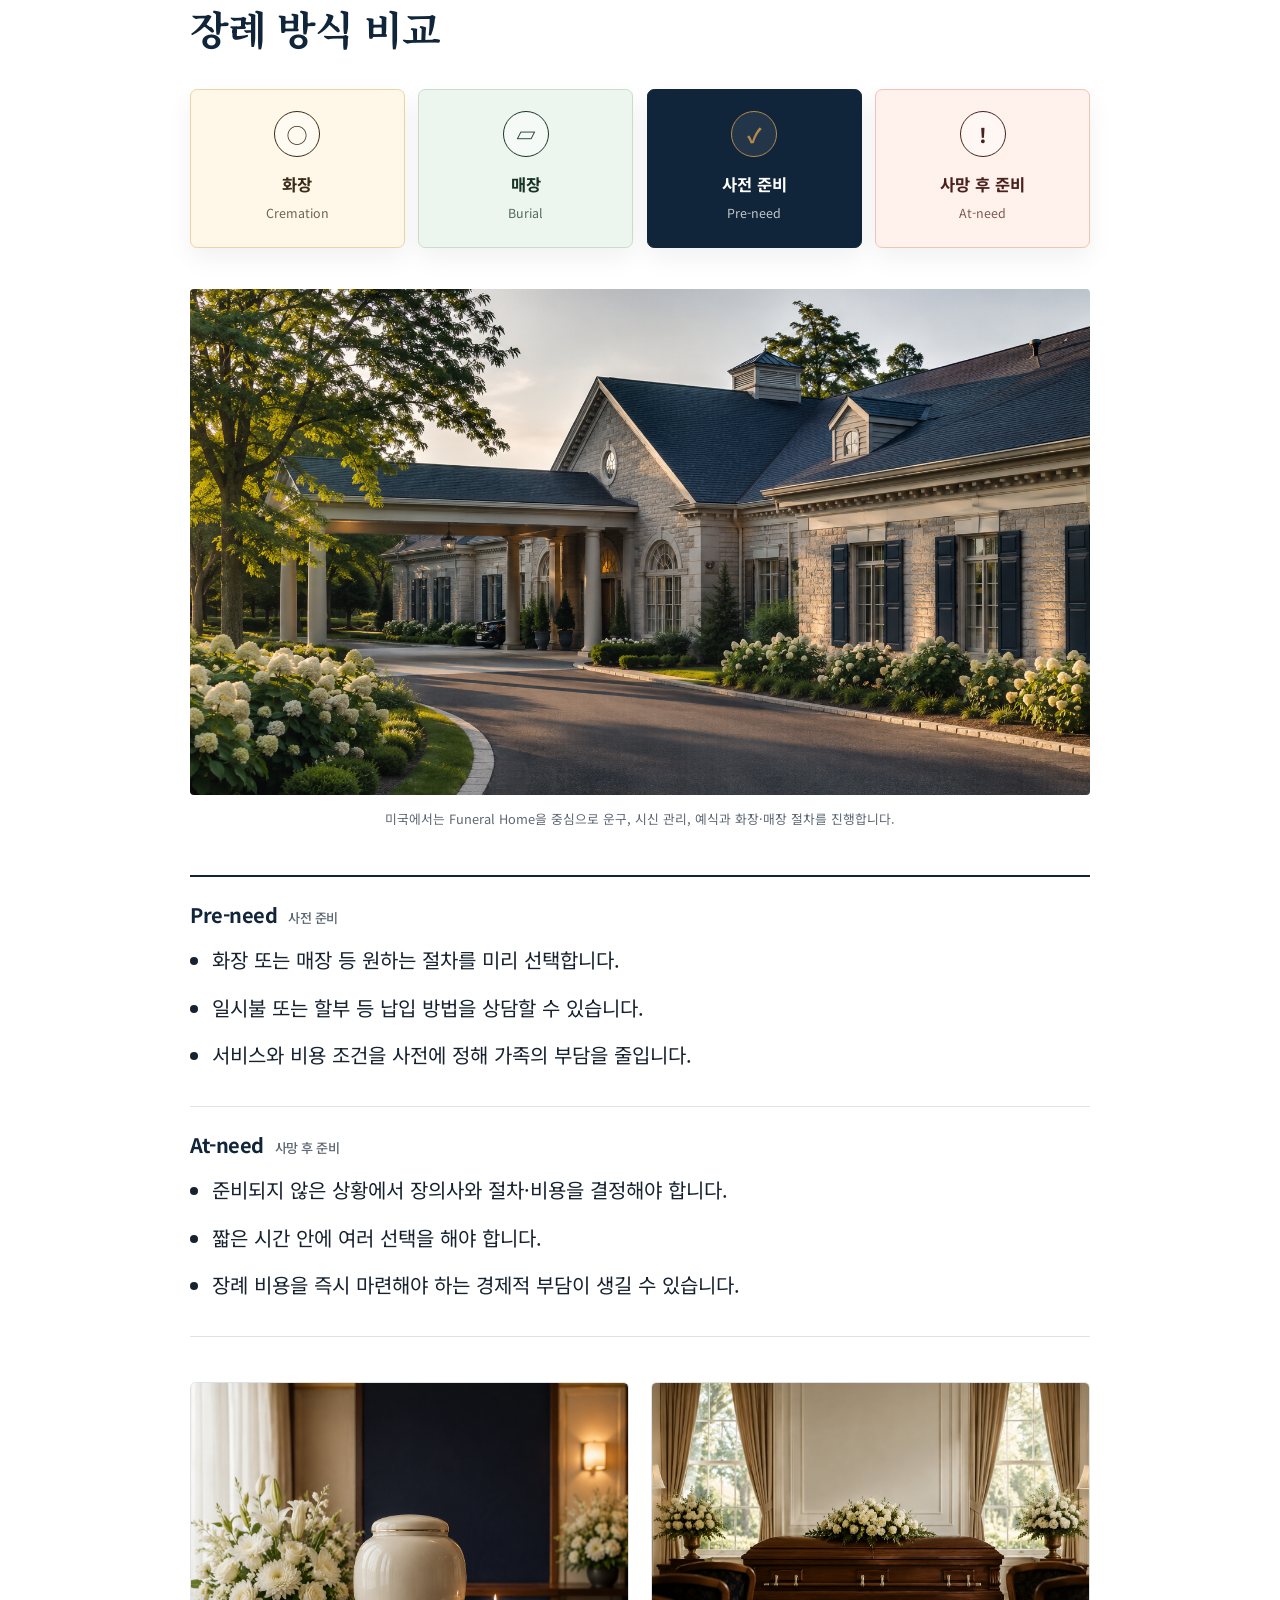
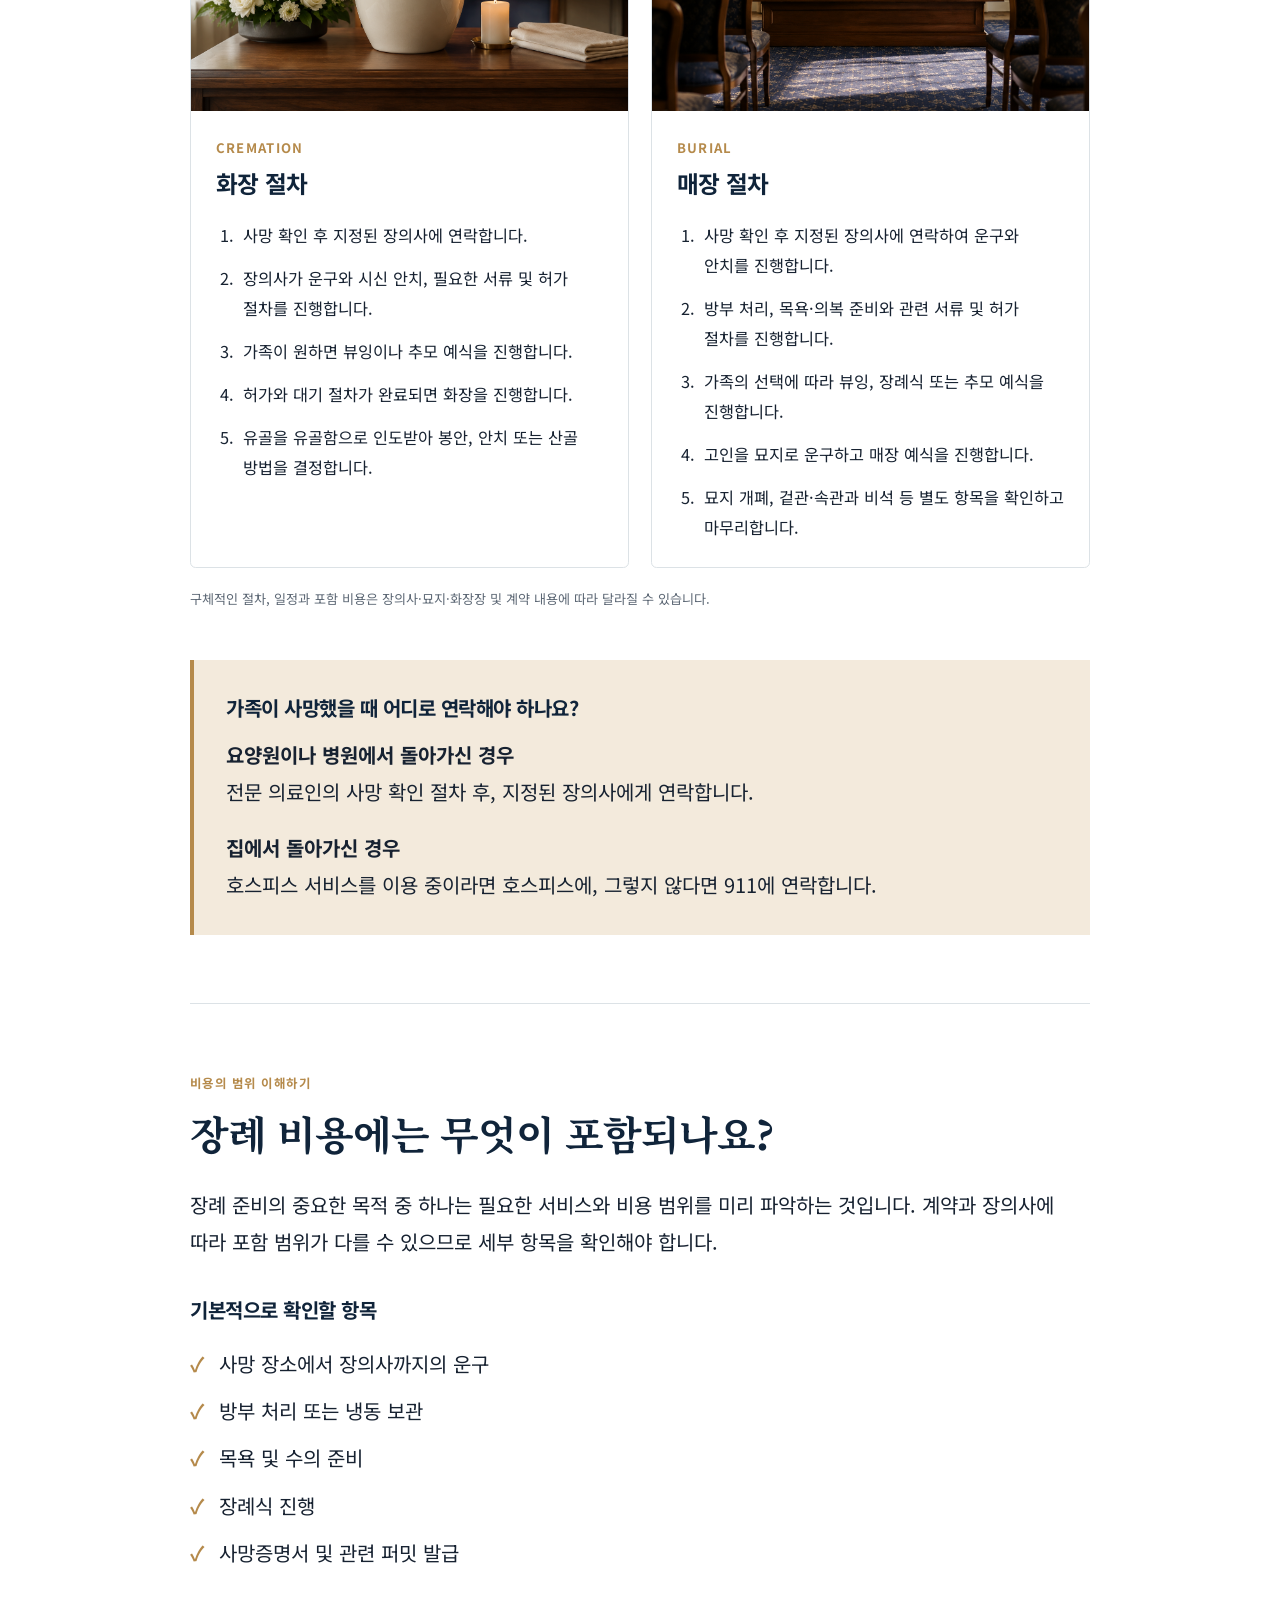
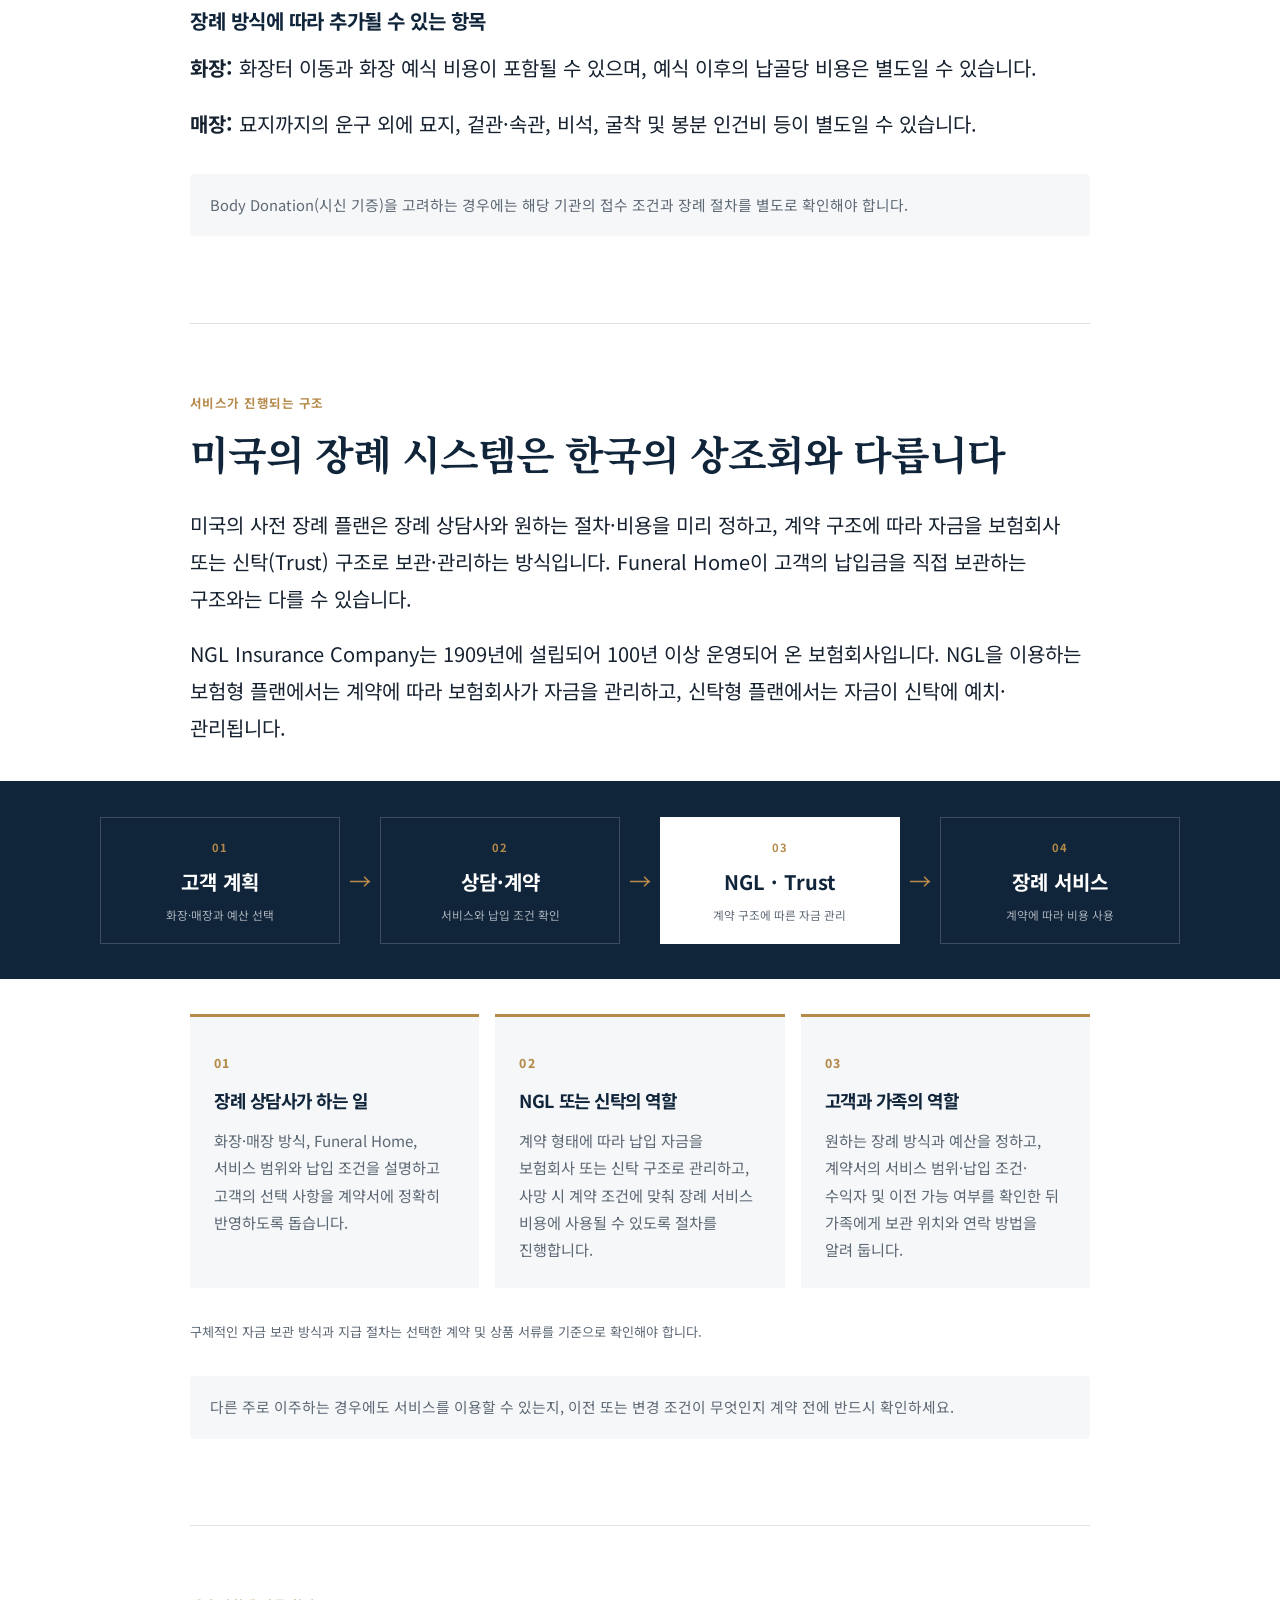
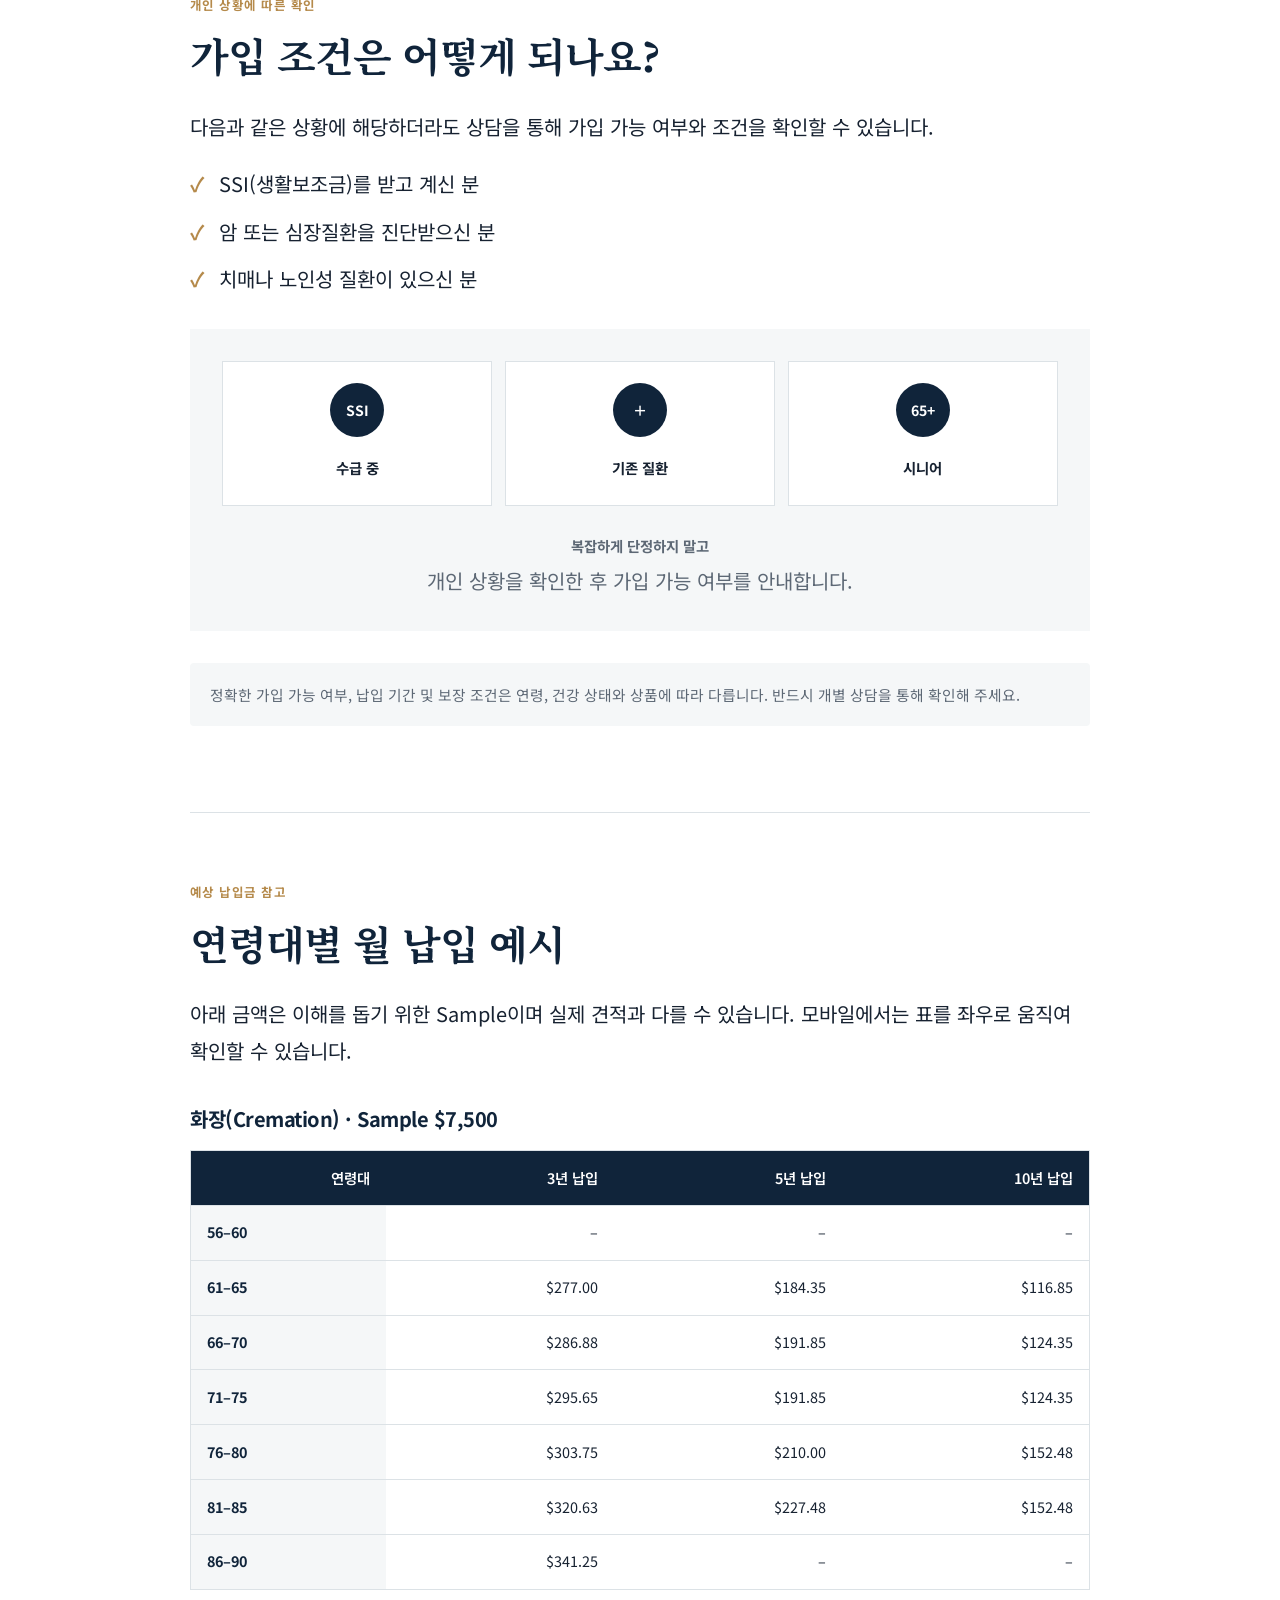
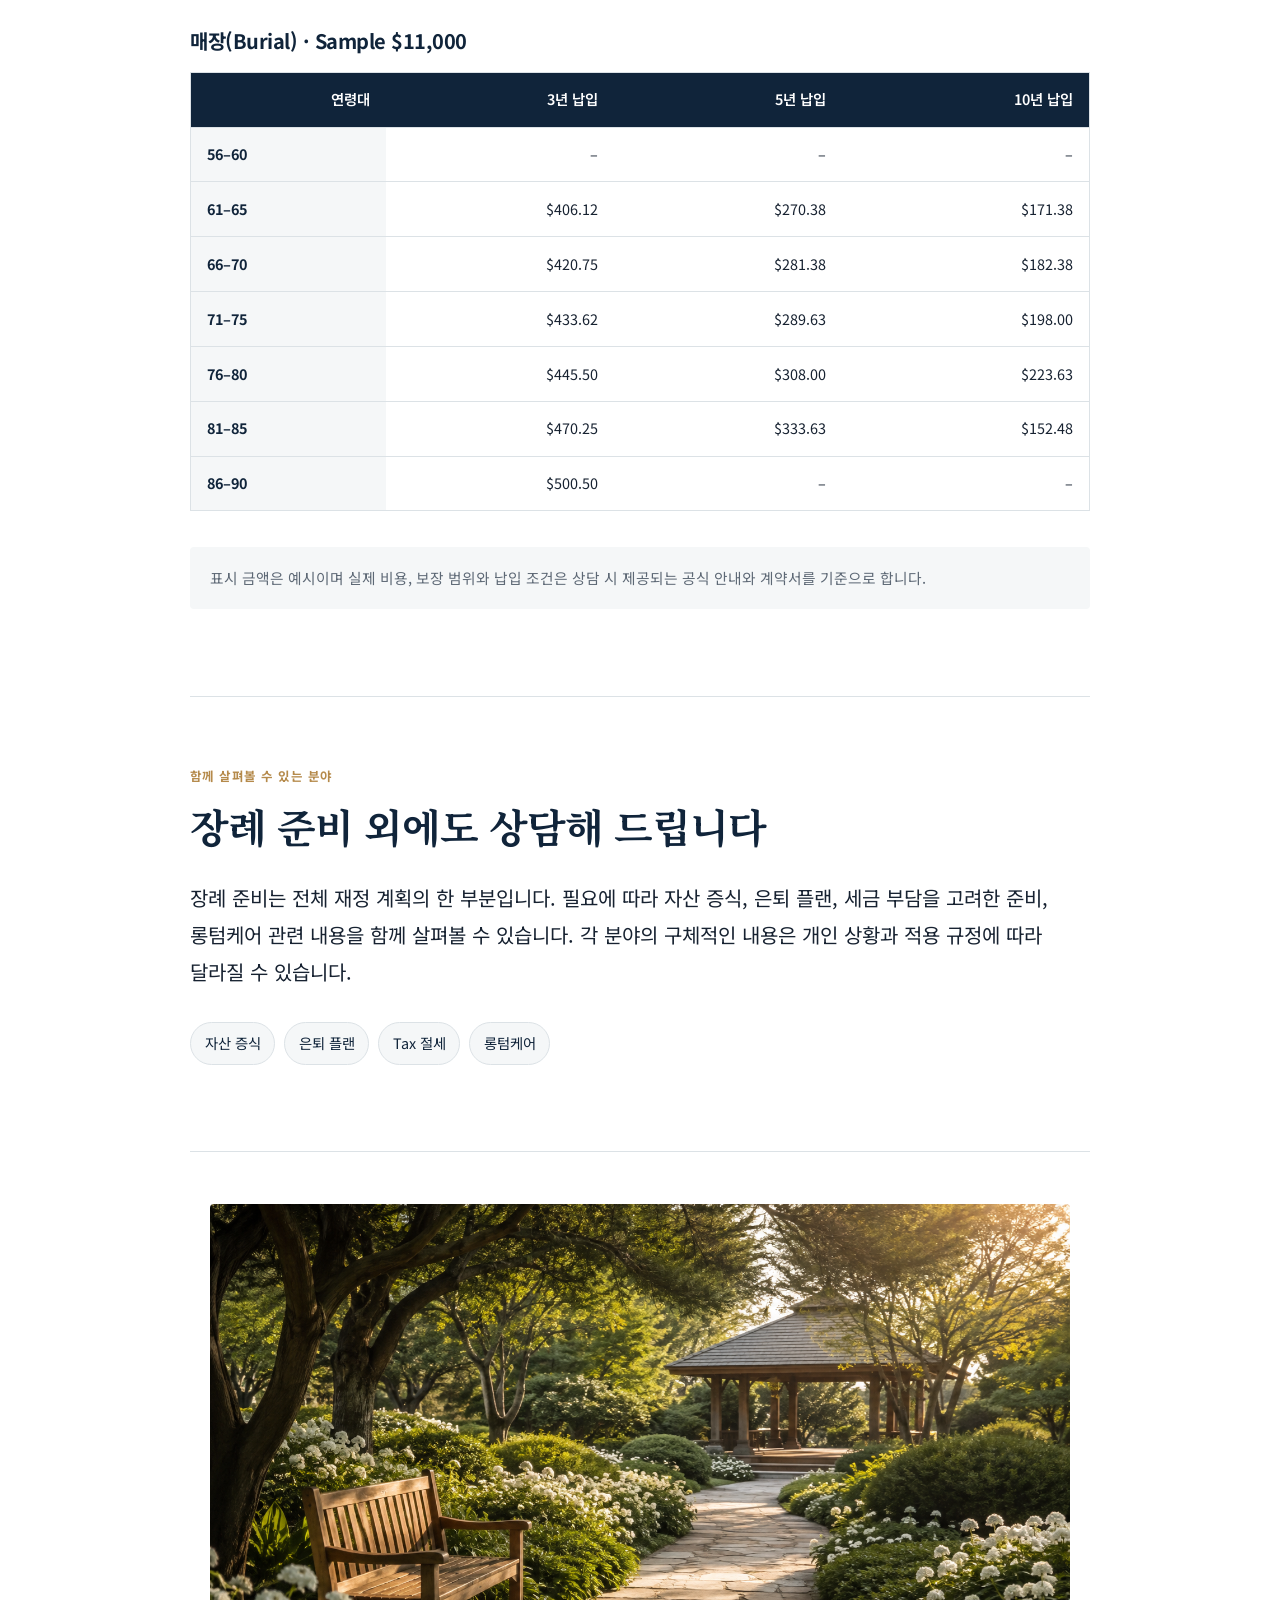
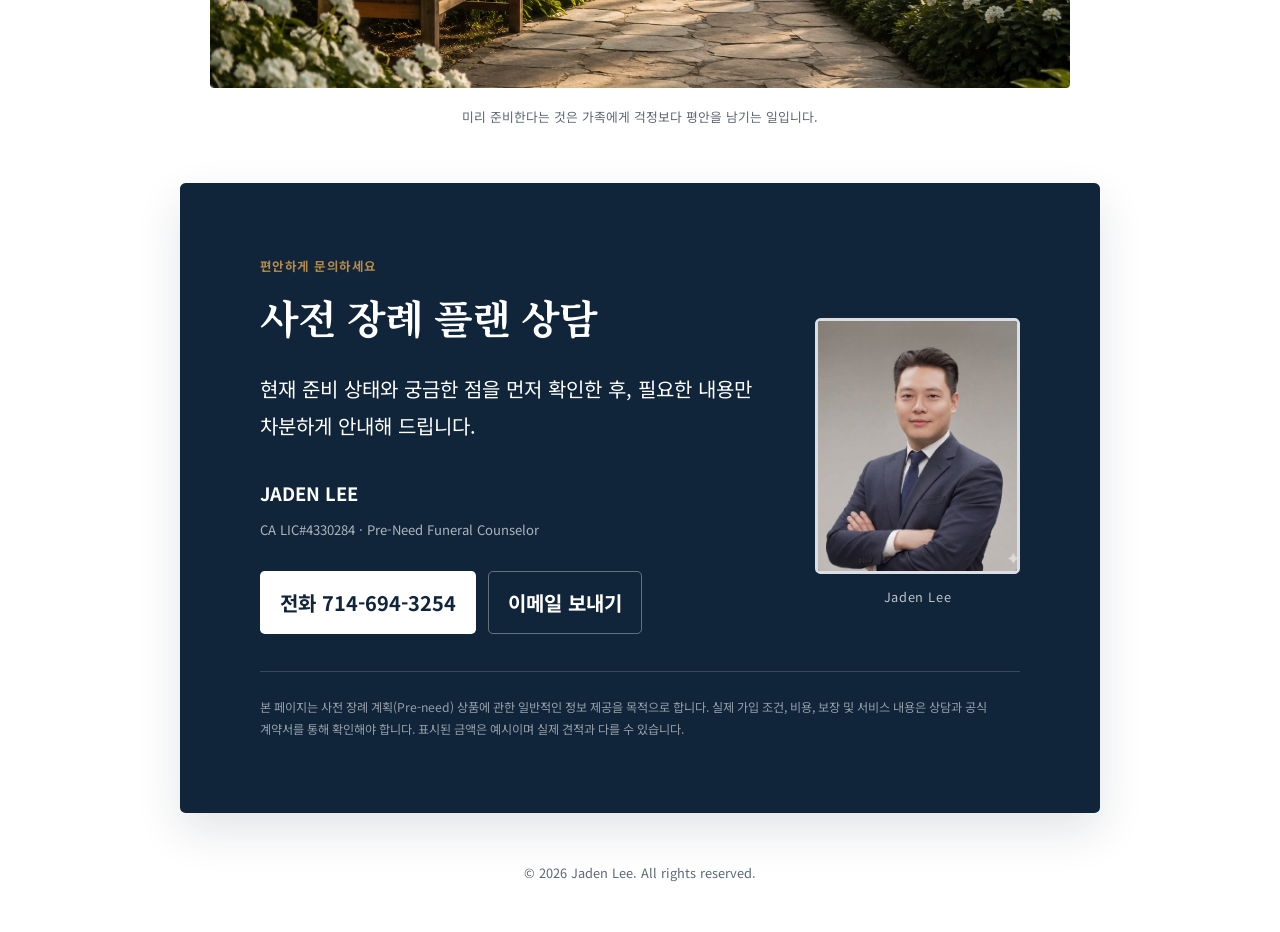
==== commit ba6c75ce: "Add files via upload" ====
--- a/index.html
+++ b/index.html
@@ -166,15 +166,33 @@
         <section id="system" aria-labelledby="system-title">
           <p class="section-kicker">서비스가 진행되는 구조</p>
           <h2 id="system-title">미국의 장례 시스템은 한국의 상조회와 다릅니다</h2>
-          <p>고객은 장례 상담사와 원하는 절차 및 비용을 상담합니다. 사전 장례 보험으로 준비하는 경우 납입된 자금은 Funeral Home이 직접 보관하는 방식이 아니라, 계약에 따라 NGL과 같은 보험회사가 필요할 때까지 보관·관리하고 사망 시 장례 서비스에 사용합니다.</p>
+          <p>미국의 사전 장례 플랜은 장례 상담사와 원하는 절차·비용을 미리 정하고, 계약 구조에 따라 자금을 보험회사 또는 신탁(Trust) 구조로 보관·관리하는 방식입니다. Funeral Home이 고객의 납입금을 직접 보관하는 구조와는 다를 수 있습니다.</p>
+          <p>NGL Insurance Company는 1909년에 설립되어 100년 이상 운영되어 온 보험회사입니다. NGL을 이용하는 보험형 플랜에서는 계약에 따라 보험회사가 자금을 관리하고, 신탁형 플랜에서는 자금이 신탁에 예치·관리됩니다.</p>
           <div class="fund-flow" role="img" aria-label="고객 계획에서 상담과 계약, NGL 자금 관리, 장례 서비스로 이어지는 흐름">
             <div><span>01</span><strong>고객 계획</strong><small>화장·매장과 예산 선택</small></div>
             <i aria-hidden="true">→</i>
             <div><span>02</span><strong>상담·계약</strong><small>서비스와 납입 조건 확인</small></div>
             <i aria-hidden="true">→</i>
-            <div class="fund-center"><span>03</span><strong>NGL</strong><small>장례 자금 보관·관리</small></div>
+            <div class="fund-center"><span>03</span><strong>NGL · Trust</strong><small>계약 구조에 따른 자금 관리</small></div>
             <i aria-hidden="true">→</i>
             <div><span>04</span><strong>장례 서비스</strong><small>계약에 따라 비용 사용</small></div>
+          </div>
+          <div class="role-grid" aria-label="장례 상담사, NGL 또는 신탁, 고객의 역할">
+            <article>
+              <span>01</span>
+              <h3>장례 상담사가 하는 일</h3>
+              <p>화장·매장 방식, Funeral Home, 서비스 범위와 납입 조건을 설명하고 고객의 선택 사항을 계약서에 정확히 반영하도록 돕습니다.</p>
+            </article>
+            <article>
+              <span>02</span>
+              <h3>NGL 또는 신탁의 역할</h3>
+              <p>계약 형태에 따라 납입 자금을 보험회사 또는 신탁 구조로 관리하고, 사망 시 계약 조건에 맞춰 장례 서비스 비용에 사용될 수 있도록 절차를 진행합니다.</p>
+            </article>
+            <article>
+              <span>03</span>
+              <h3>고객과 가족의 역할</h3>
+              <p>원하는 장례 방식과 예산을 정하고, 계약서의 서비스 범위·납입 조건·수익자 및 이전 가능 여부를 확인한 뒤 가족에게 보관 위치와 연락 방법을 알려 둡니다.</p>
+            </article>
           </div>
           <p class="source-note">구체적인 자금 보관 방식과 지급 절차는 선택한 계약 및 상품 서류를 기준으로 확인해야 합니다.</p>
           <p class="note">다른 주로 이주하는 경우에도 서비스를 이용할 수 있는지, 이전 또는 변경 조건이 무엇인지 계약 전에 반드시 확인하세요.</p>
--- a/assets/css/style.css
+++ b/assets/css/style.css
@@ -243,6 +243,11 @@
 .fund-flow small { color: rgba(255,255,255,.65); font-size: .73rem; line-height: 1.55; }
 .fund-flow .fund-center { color: var(--navy); background: #fff; }
 .fund-flow .fund-center small { color: var(--muted); }
+.role-grid { display: grid; grid-template-columns: repeat(3, 1fr); gap: 1rem; margin: 2rem 0; }
+.role-grid article { padding: 1.5rem; background: var(--wash); border-top: 3px solid var(--gold); }
+.role-grid span { color: var(--gold); font-size: .76rem; font-weight: 800; letter-spacing: .1em; }
+.role-grid h3 { margin: .55rem 0 .75rem; font-size: 1.12rem; }
+.role-grid p { margin: 0; color: var(--muted); font-size: .95rem; line-height: 1.8; }
 .source-note { color: var(--muted); font-size: .82rem; }
 .eligibility-visual { display: grid; grid-template-columns: repeat(3, 1fr); gap: .8rem; margin-top: 2rem; padding: 2rem; background: var(--wash); }
 .eligibility-visual > div { padding: 1.3rem .7rem; text-align: center; background: #fff; border: 1px solid var(--line); }
@@ -313,6 +318,8 @@
   .method-icon { width: 44px; height: 44px; }
   .fund-flow { grid-template-columns: 1fr; margin-left: -20px; margin-right: -20px; }
   .fund-flow > i { transform: rotate(90deg); text-align: center; }
+  .role-grid { grid-template-columns: 1fr; gap: .8rem; }
+  .role-grid article { padding: 1.35rem; }
   .eligibility-visual { grid-template-columns: 1fr; padding: 1rem; }
   .eligibility-visual p { grid-column: 1; }
   .number-list li { padding-top: 1.3rem; padding-bottom: 1.3rem; }
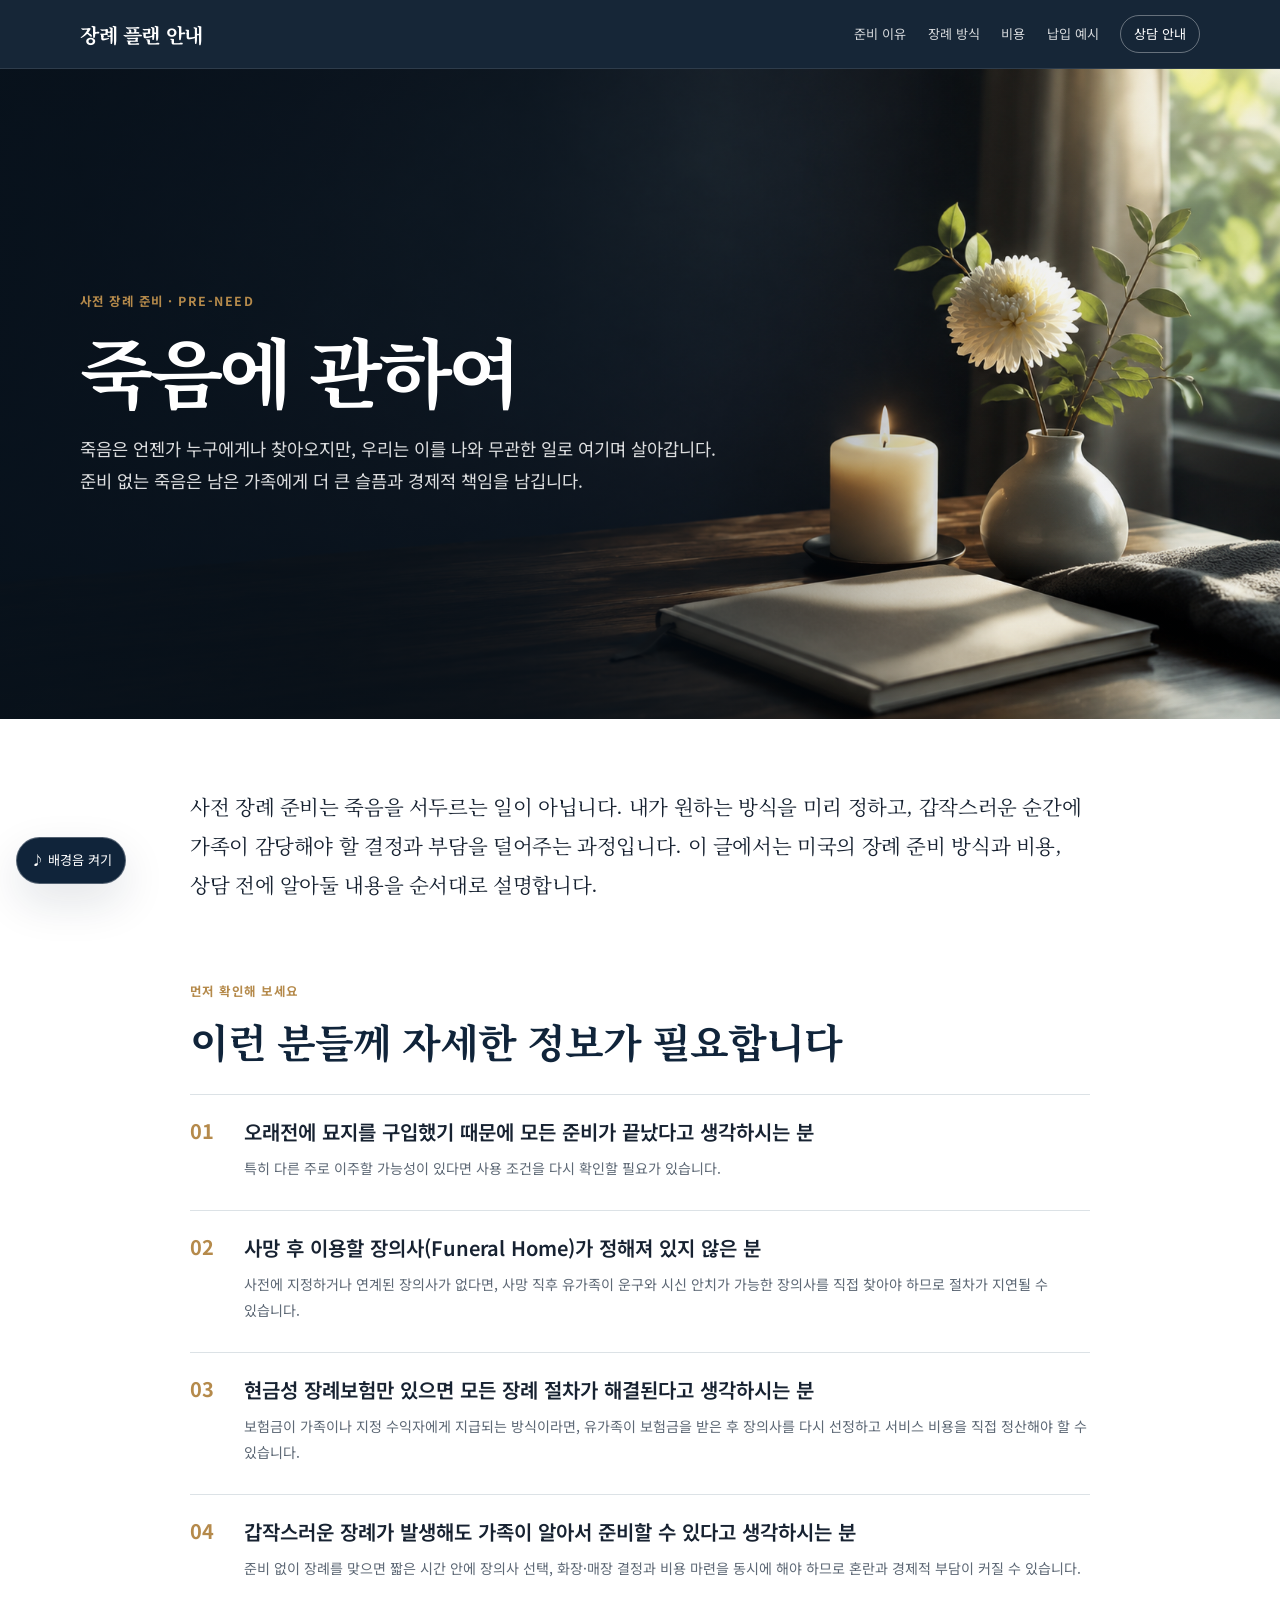
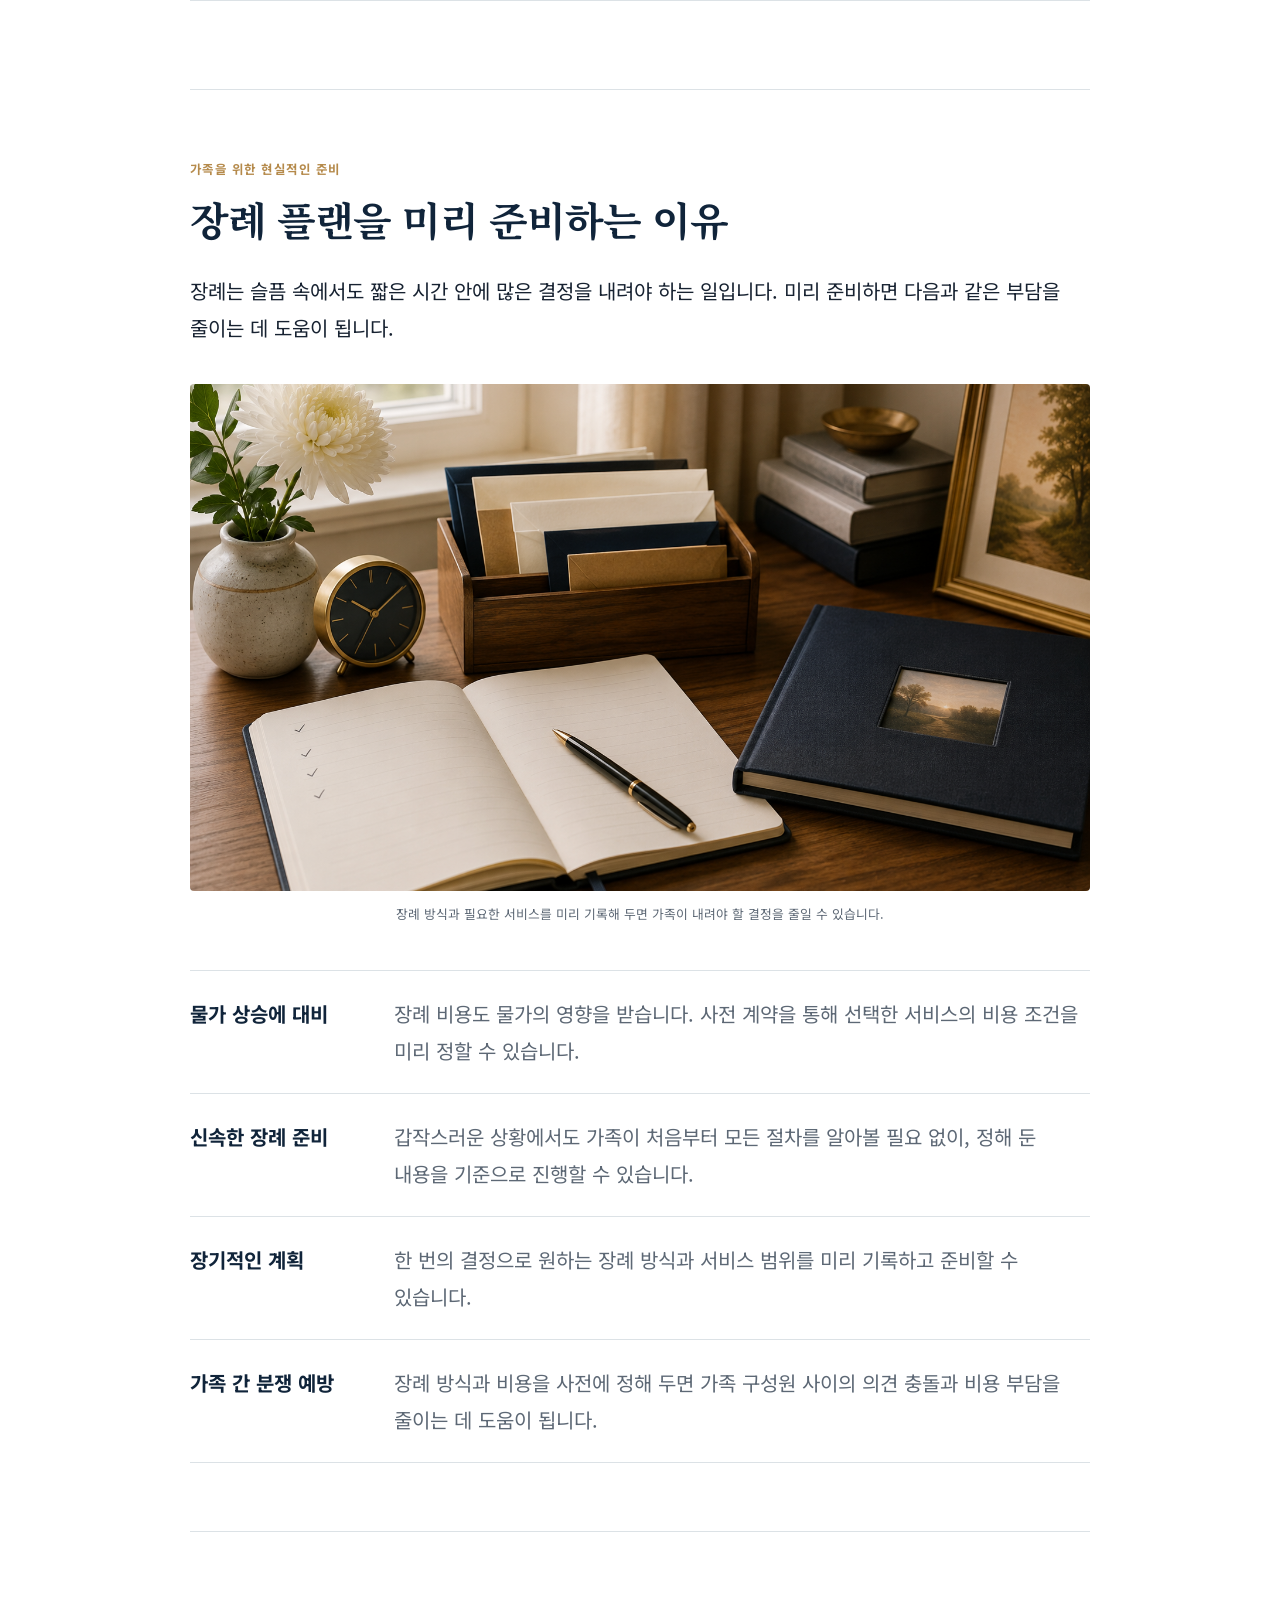
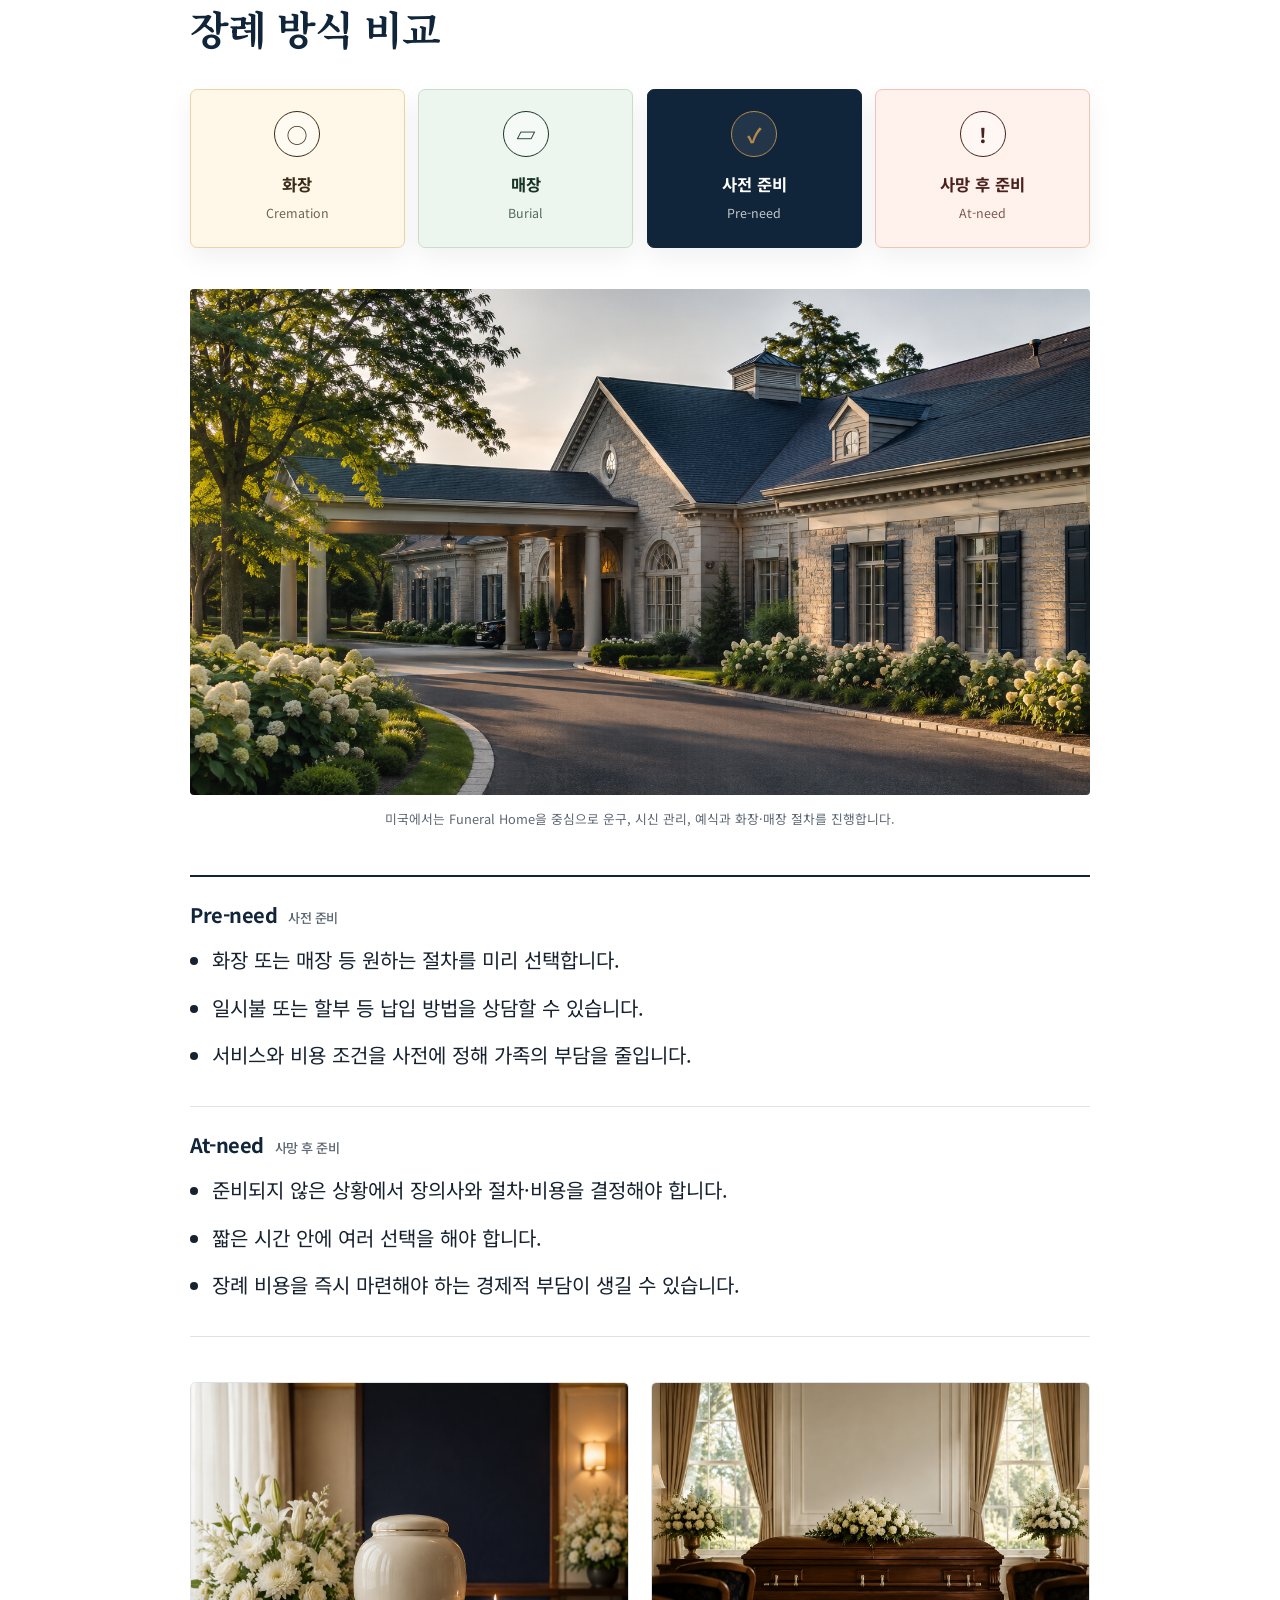
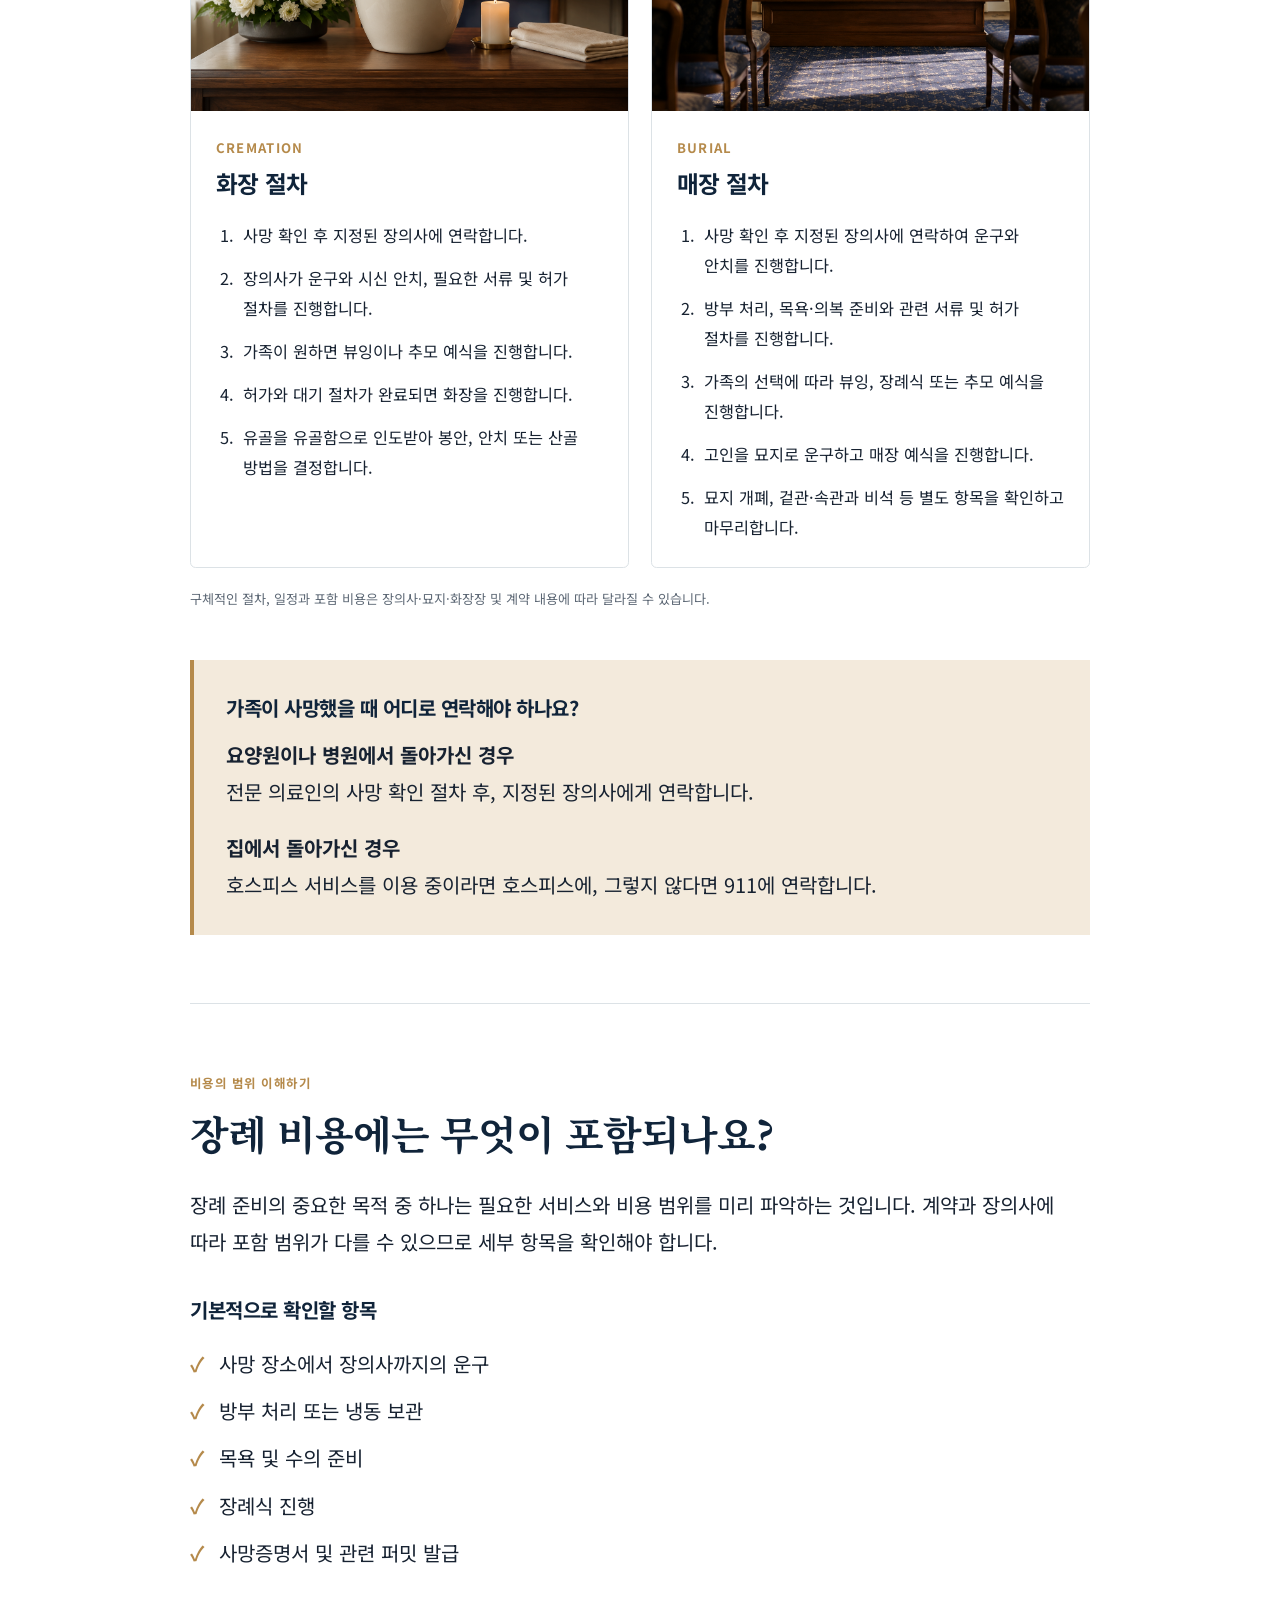
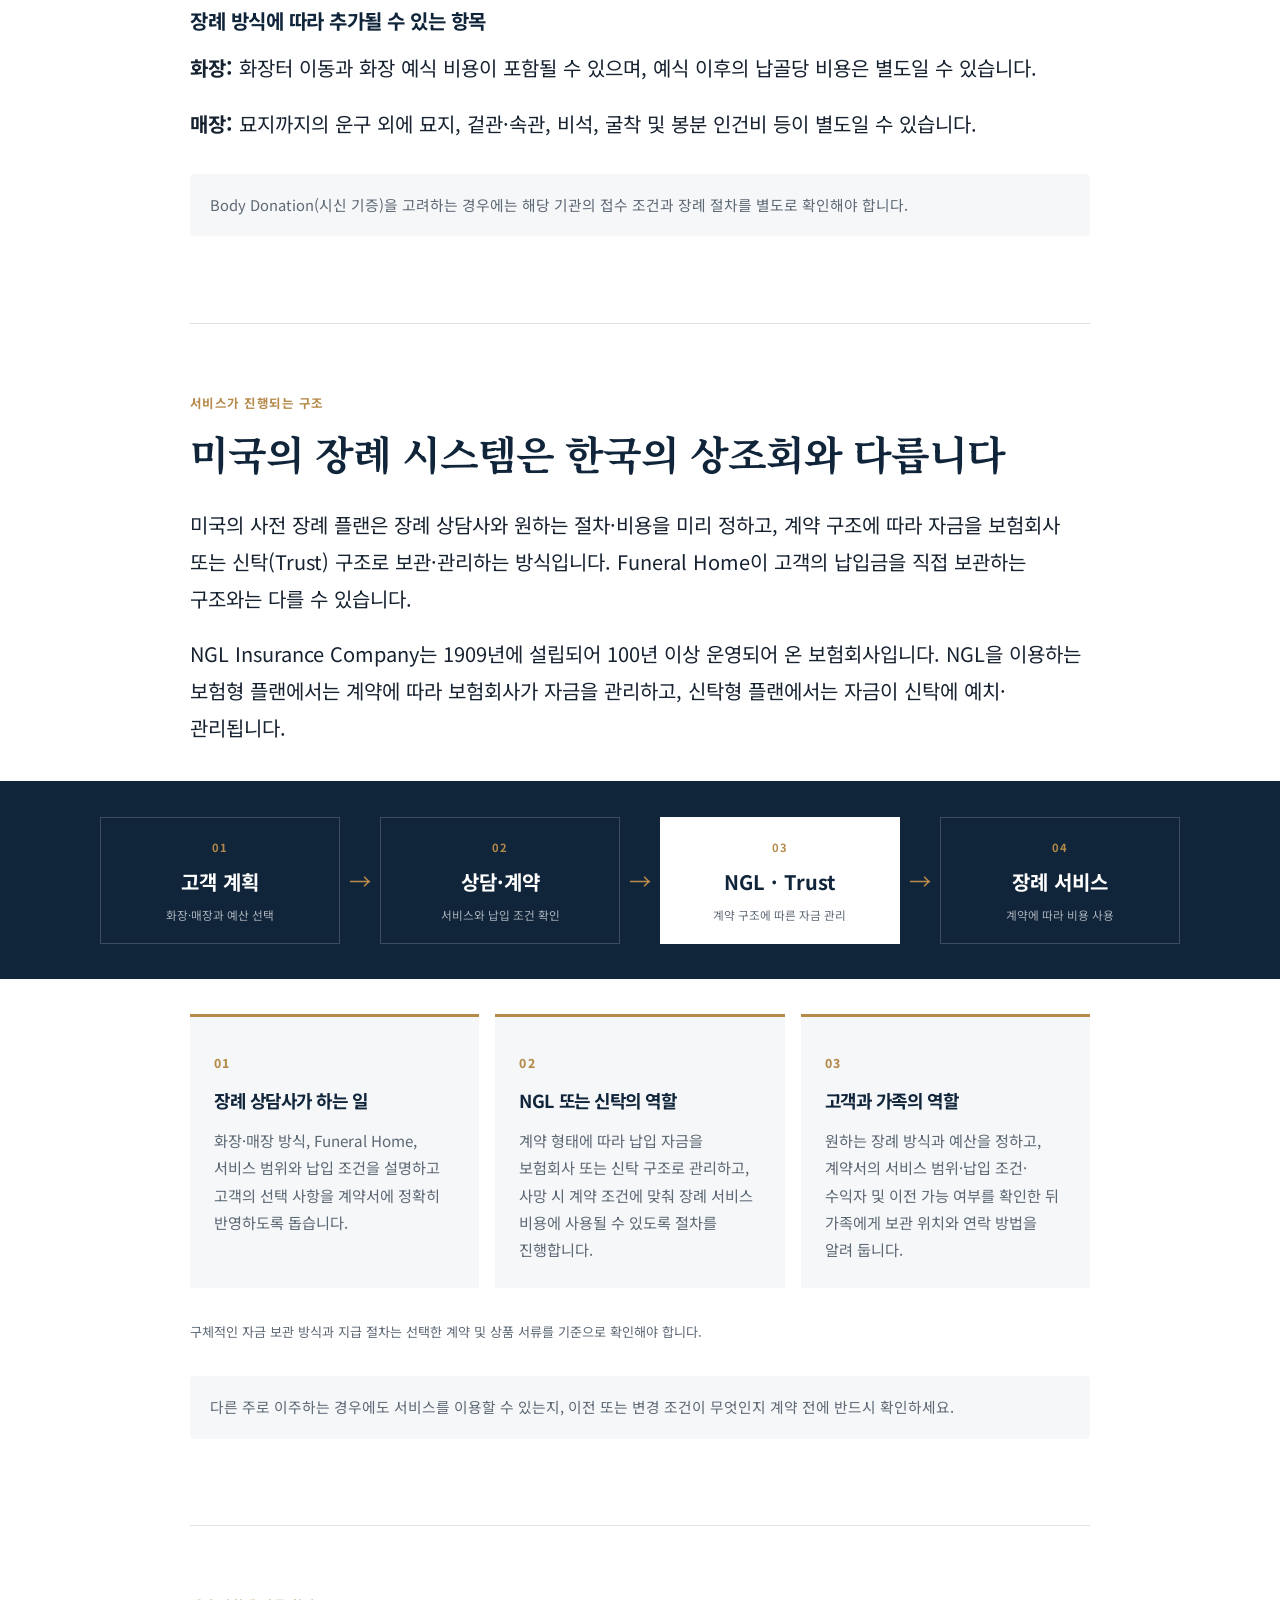
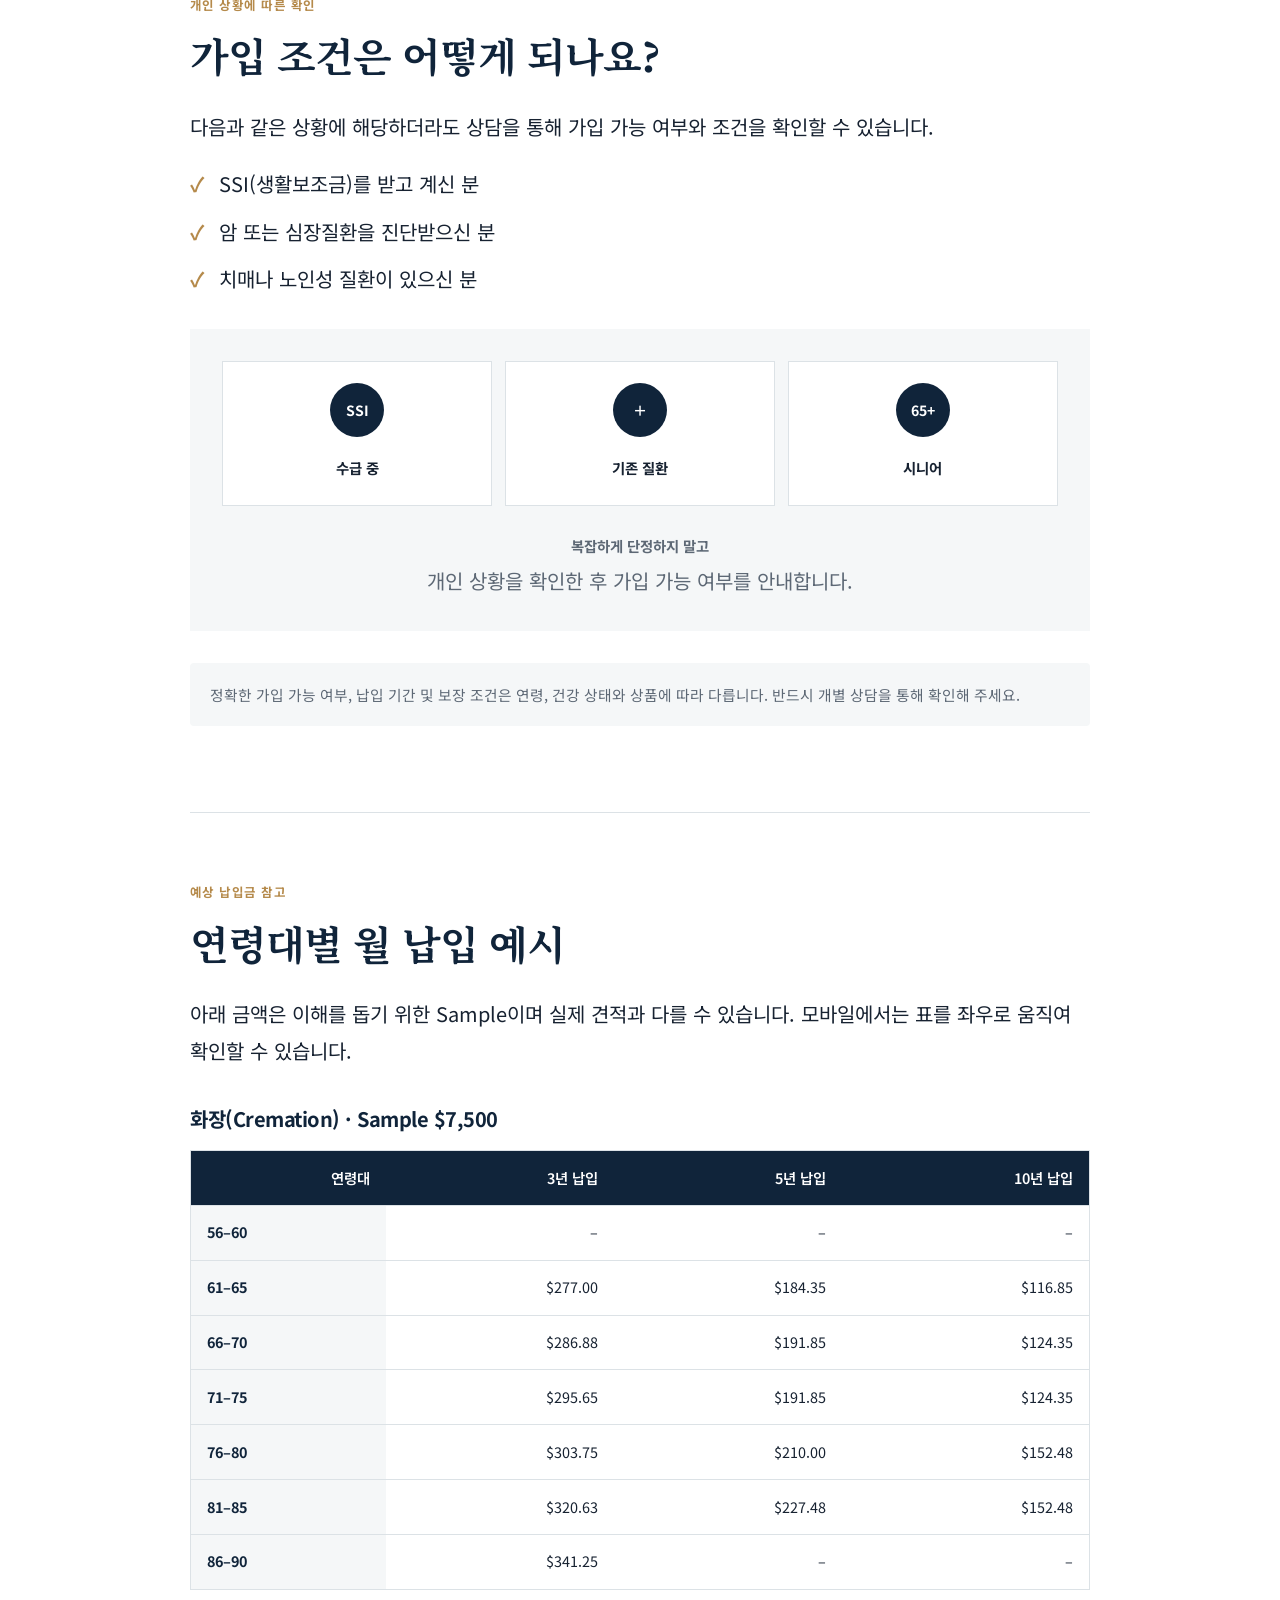
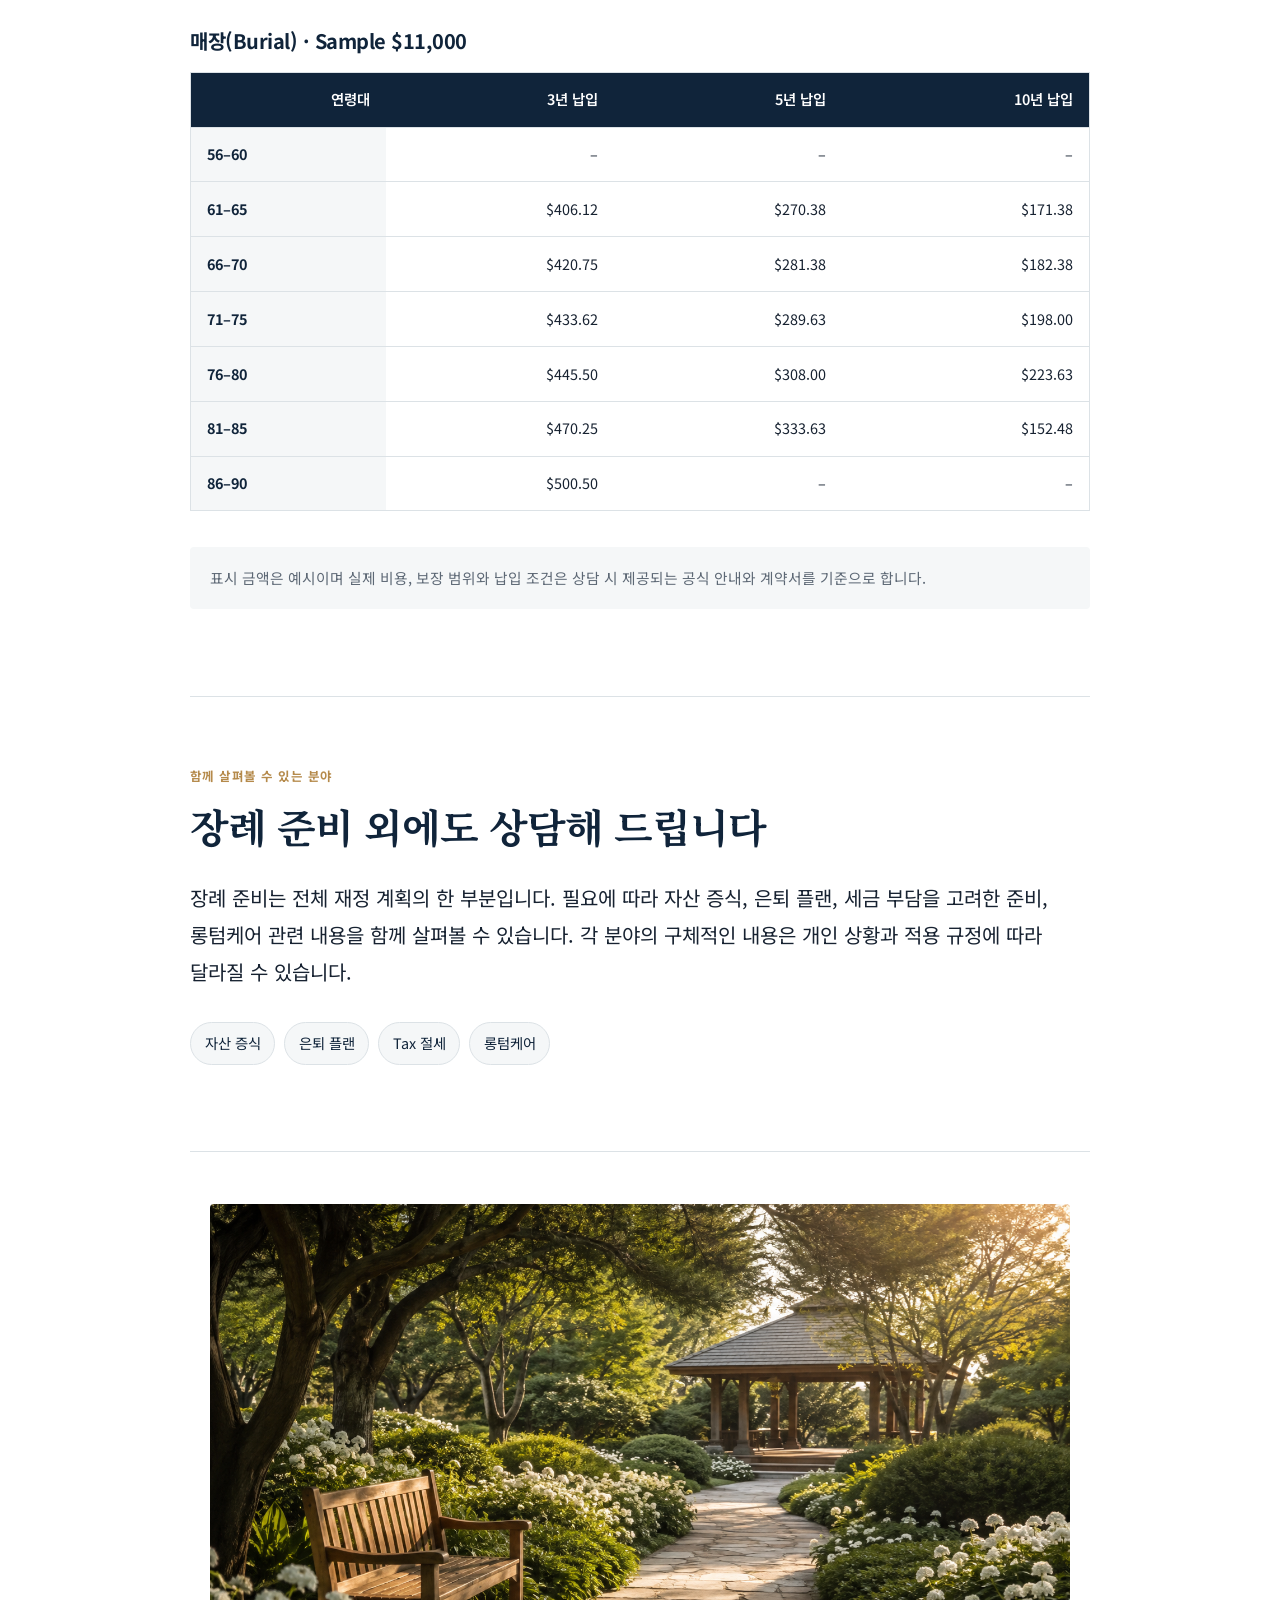
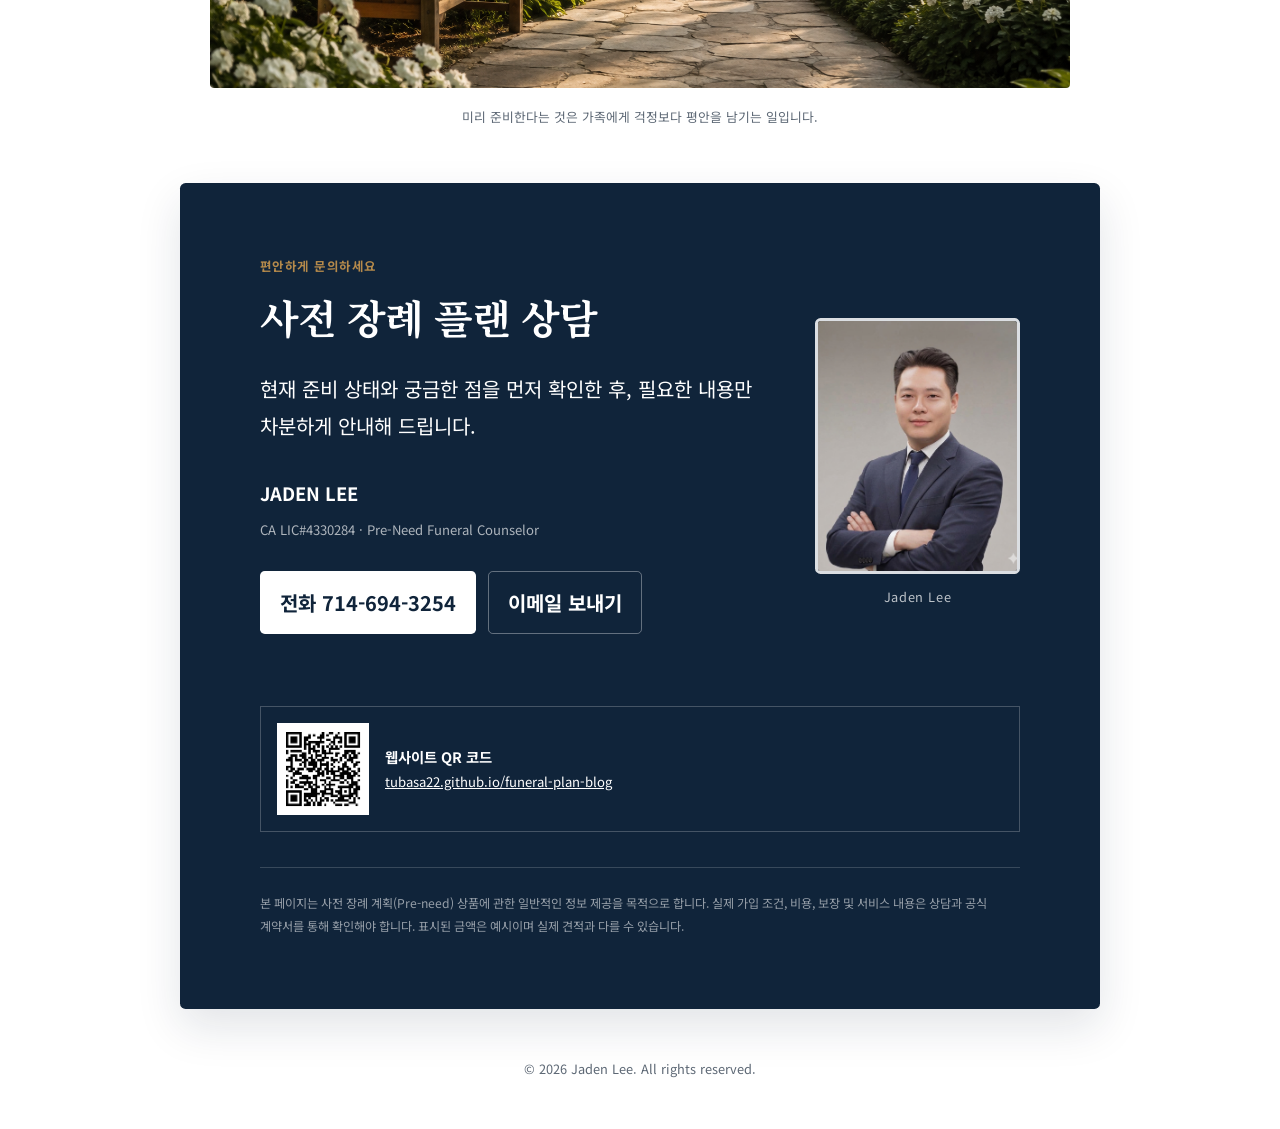
==== commit 0aedee0f: "Add files via upload" ====
--- a/index.html
+++ b/index.html
@@ -284,6 +284,12 @@
               <figcaption>Jaden Lee</figcaption>
             </figure>
           </div>
+          <div class="site-share">
+            <a class="qr-link" href="https://tubasa22.github.io/funeral-plan-blog/" target="_blank" rel="noopener" aria-label="장례 플랜 블로그 열기">
+              <img src="assets/images/site-qr.png" alt="장례 플랜 블로그로 이동하는 QR 코드">
+            </a>
+            <p><strong>웹사이트 QR 코드</strong><br><a href="https://tubasa22.github.io/funeral-plan-blog/" target="_blank" rel="noopener">tubasa22.github.io/funeral-plan-blog</a></p>
+          </div>
           <p class="legal">본 페이지는 사전 장례 계획(Pre-need) 상품에 관한 일반적인 정보 제공을 목적으로 합니다. 실제 가입 조건, 비용, 보장 및 서비스 내용은 상담과 공식 계약서를 통해 확인해야 합니다. 표시된 금액은 예시이며 실제 견적과 다를 수 있습니다.</p>
         </section>
       </div>
@@ -294,6 +300,10 @@
     <p>© <span data-year></span> Jaden Lee. All rights reserved.</p>
   </footer>
 
+  <audio data-background-music preload="none" loop>
+    <source src="assets/audio/background-music.mp3" type="audio/mpeg">
+  </audio>
+  <button class="music-toggle" type="button" data-music-toggle aria-pressed="false">♪ 배경음 켜기</button>
   <button class="to-top" type="button" aria-label="페이지 맨 위로 이동" data-to-top>↑</button>
 </body>
 </html>
--- a/assets/css/style.css
+++ b/assets/css/style.css
@@ -275,6 +275,12 @@
 .agent-profile { margin: 0; text-align: center; }
 .agent-profile img { display: block; width: 100%; aspect-ratio: 4 / 5; object-fit: cover; object-position: center top; border: 3px solid rgba(255,255,255,.85); border-radius: .35rem; }
 .agent-profile figcaption { margin-top: .65rem; color: rgba(255,255,255,.72); font-size: .8rem; letter-spacing: .05em; }
+.site-share { display: flex; align-items: center; gap: 1rem; margin: 2.2rem 0; padding: 1rem; border: 1px solid rgba(255,255,255,.22); }
+.qr-link { display: block; flex: 0 0 92px; background: #fff; }
+.qr-link img { display: block; width: 92px; height: 92px; }
+.site-share p { margin: 0; color: rgba(255,255,255,.78); font-size: .9rem; line-height: 1.65; }
+.site-share strong { color: #fff; }
+.site-share a:not(.qr-link) { color: #fff; font-size: .82rem; overflow-wrap: anywhere; }
 .button { display: inline-flex; align-items: center; justify-content: center; min-height: 54px; padding: .75rem 1.2rem; border: 1px solid transparent; border-radius: .3rem; font-weight: 700; text-decoration: none; }
 .button.primary { color: var(--navy); background: #fff; }
 .button.secondary { color: #fff; border-color: rgba(255,255,255,.35); }
@@ -283,6 +289,8 @@
 .site-footer p { margin: 0; }
 .to-top { position: fixed; right: 1rem; bottom: 1rem; z-index: 30; width: 44px; height: 44px; color: #fff; background: var(--navy); border: 0; border-radius: 50%; box-shadow: var(--shadow); cursor: pointer; opacity: 0; pointer-events: none; transform: translateY(8px); transition: .2s ease; }
 .to-top.is-visible { opacity: 1; pointer-events: auto; transform: none; }
+.music-toggle { position: fixed; left: 1rem; bottom: 1rem; z-index: 30; min-height: 44px; padding: .65rem .85rem; color: #fff; background: var(--navy); border: 1px solid rgba(255,255,255,.28); border-radius: 999px; box-shadow: var(--shadow); cursor: pointer; font: inherit; font-size: .82rem; }
+.music-toggle.is-playing { color: var(--navy); background: #fff; border-color: var(--gold); }
 
 :focus-visible { outline: 3px solid #d5a75f; outline-offset: 3px; }
 
@@ -327,6 +335,9 @@
   .contact { padding: 3rem 1.4rem; }
   .contact-layout { grid-template-columns: 1fr; gap: 1.6rem; }
   .agent-profile { width: min(220px, 68vw); margin: 0 auto; }
+  .site-share { align-items: flex-start; margin: 1.8rem 0; }
+  .qr-link { flex-basis: 82px; }
+  .qr-link img { width: 82px; height: 82px; }
   .contact-actions { display: grid; }
   .button { min-height: 58px; font-size: 1rem; }
   .service-line { gap: .65rem; }
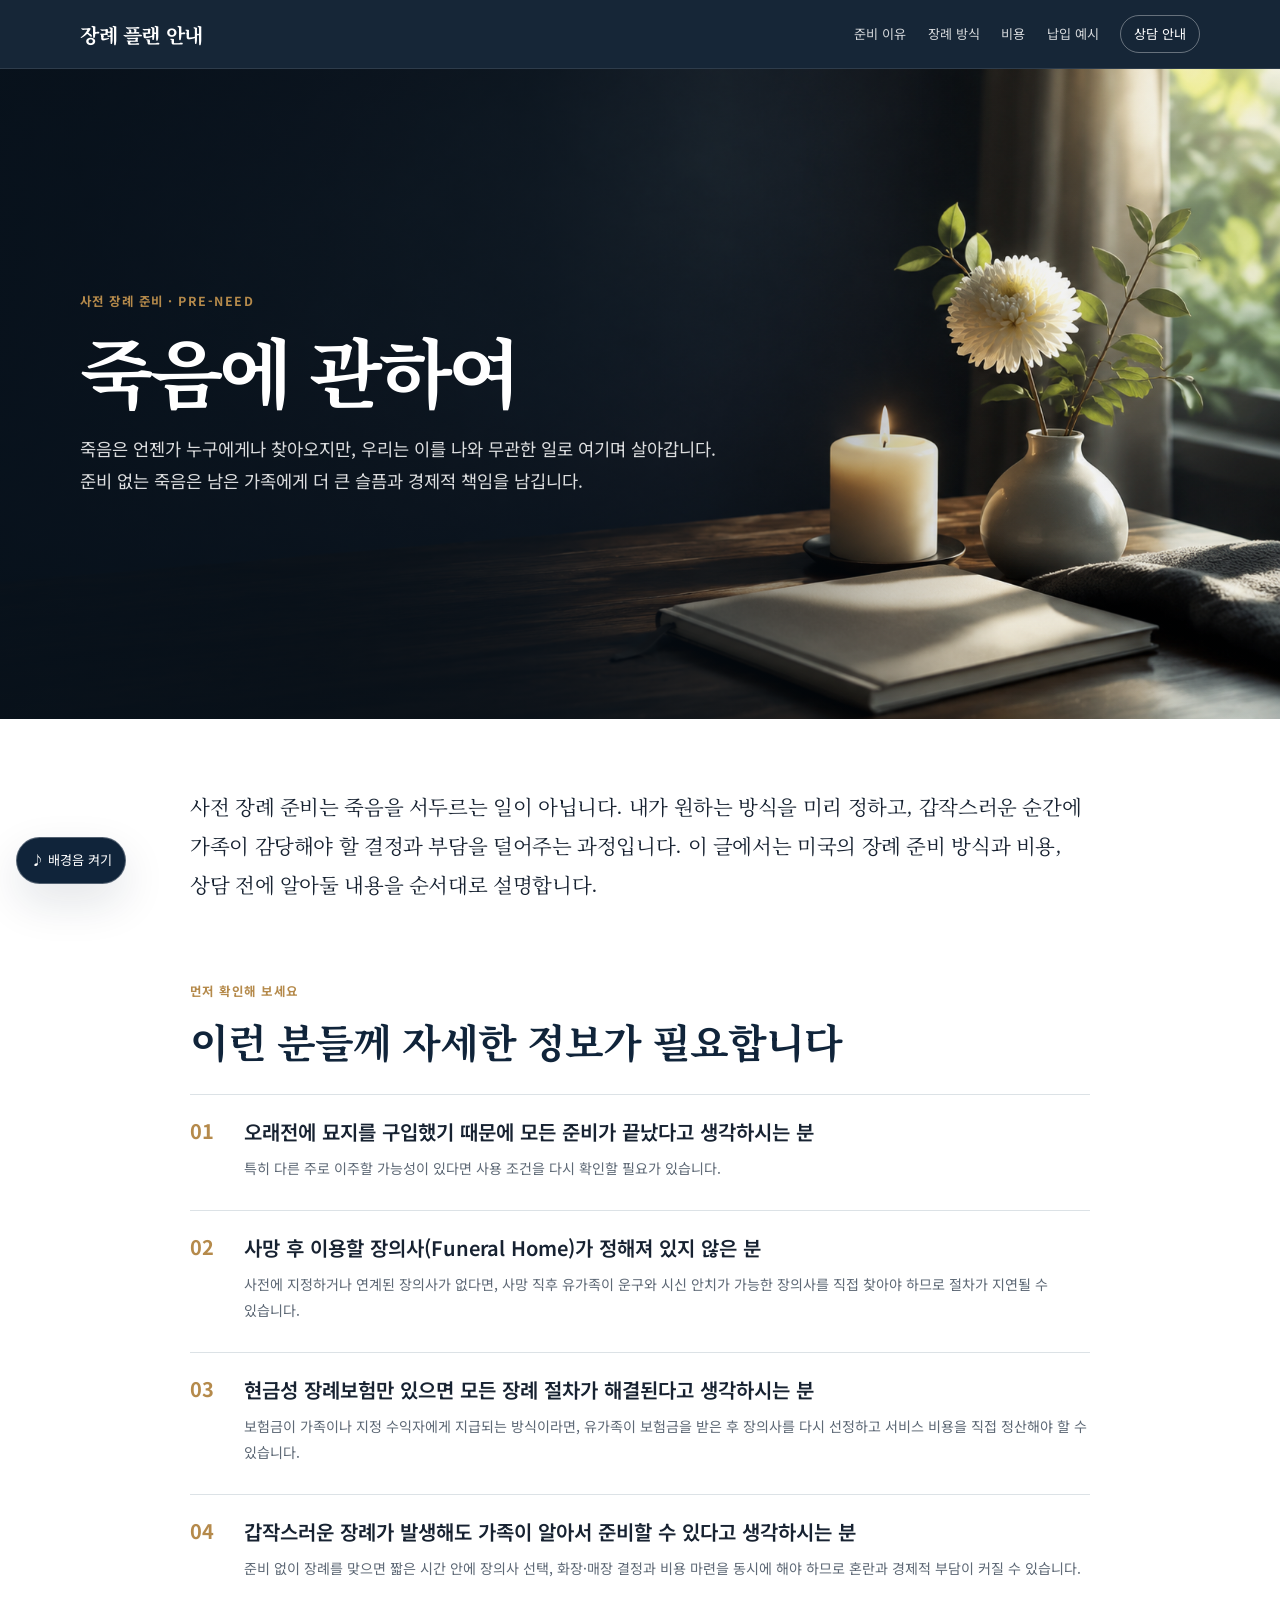
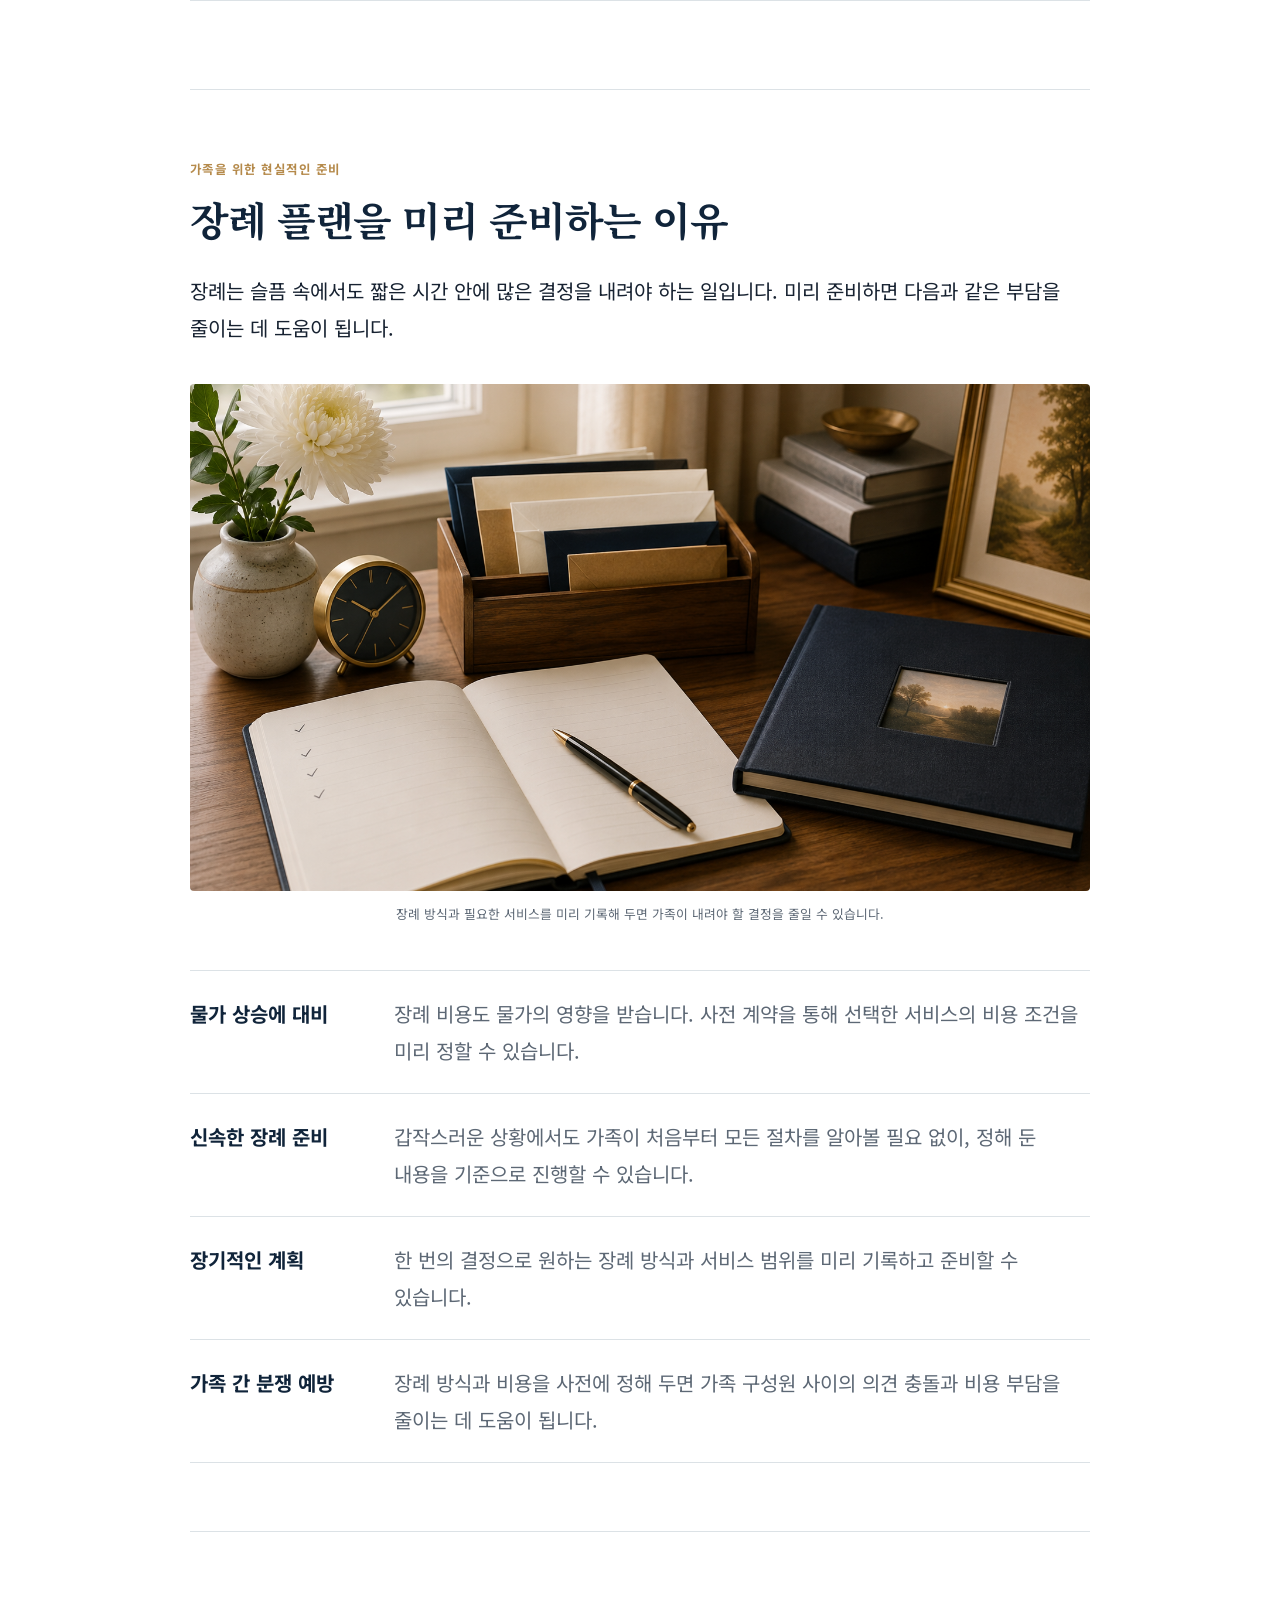
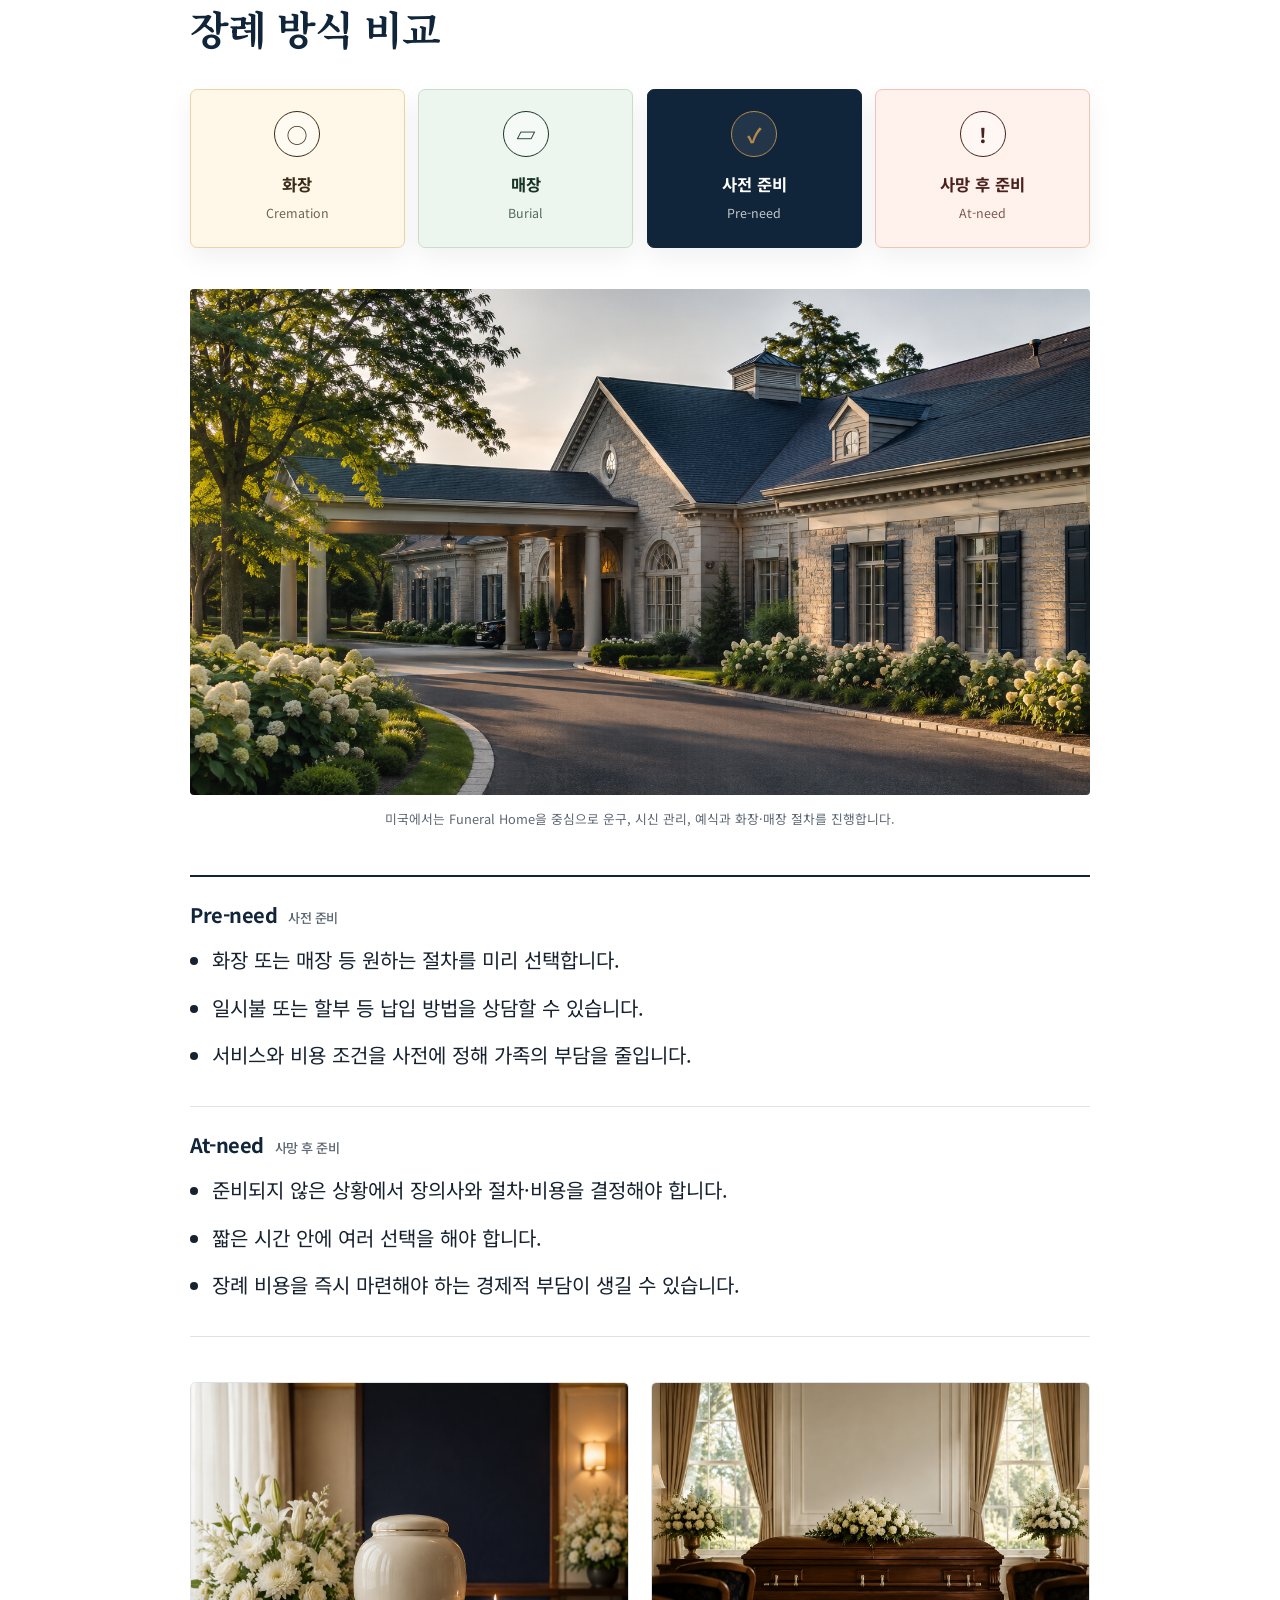
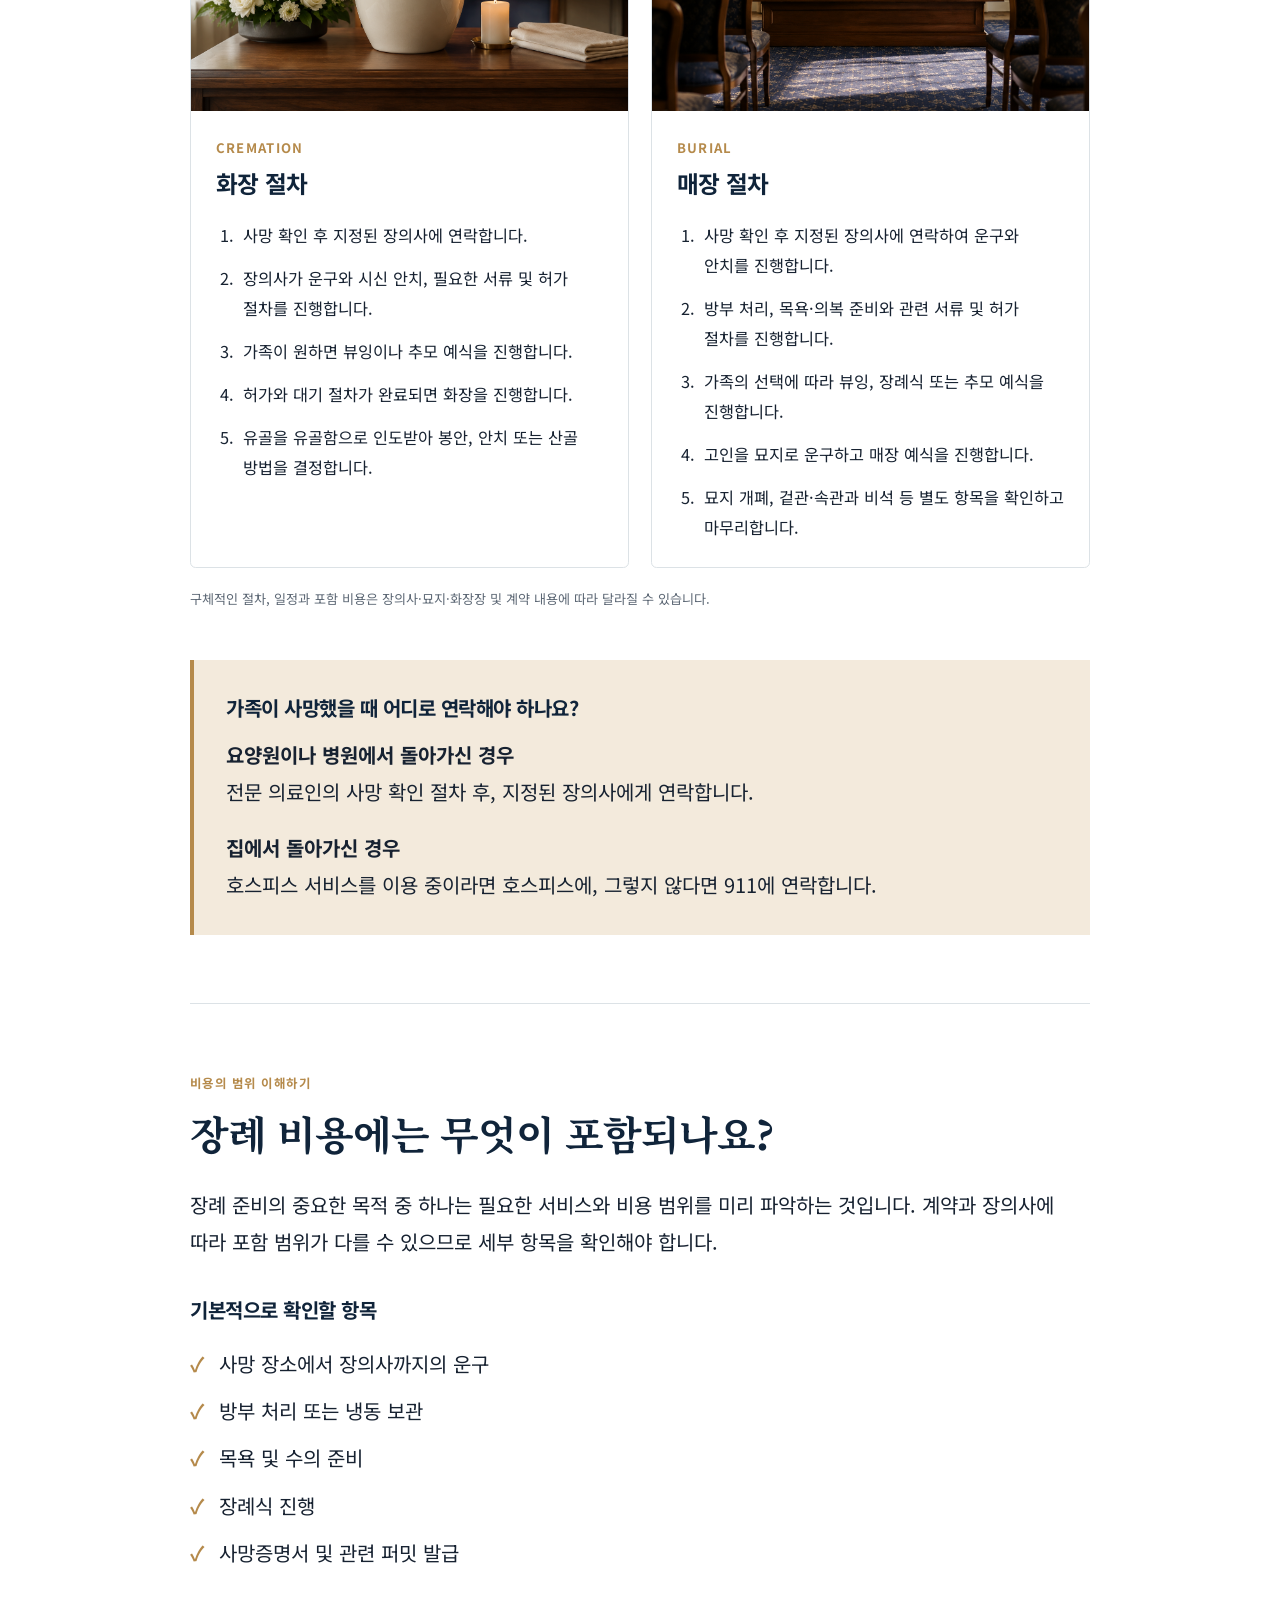
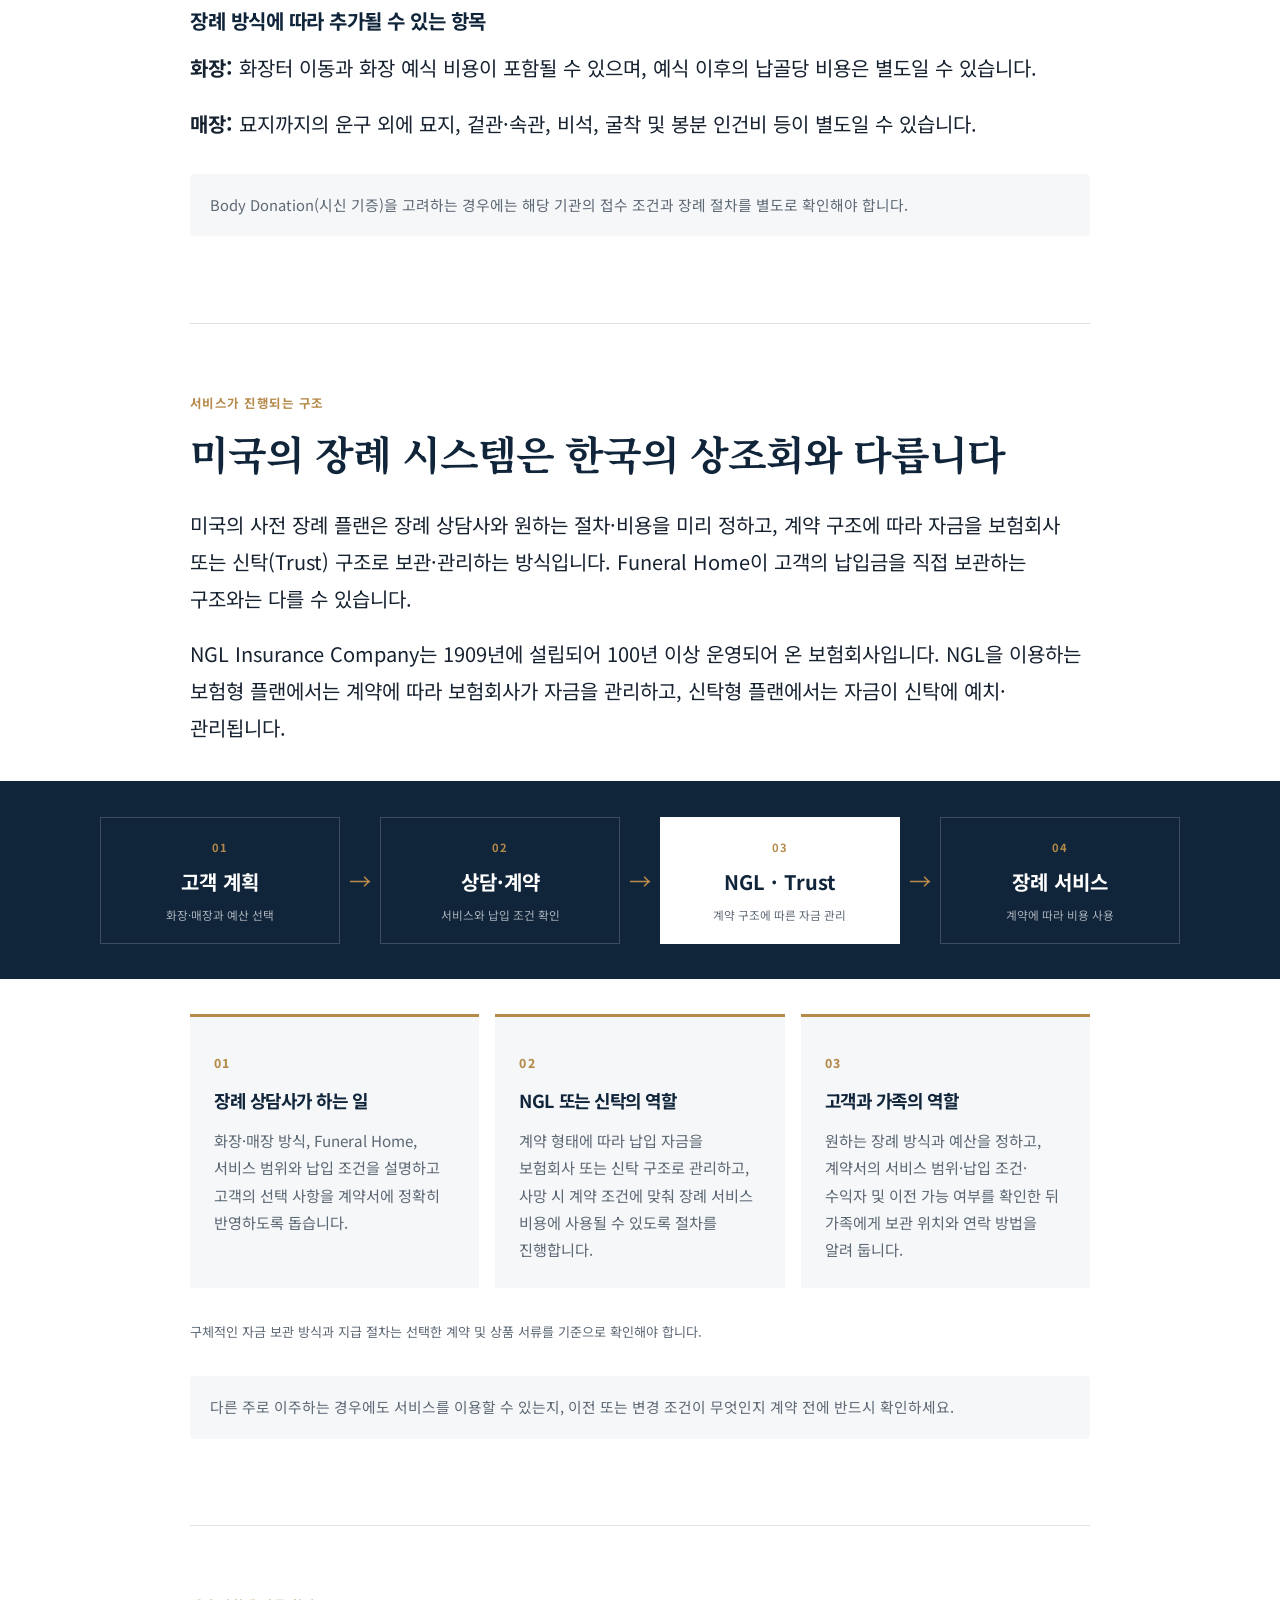
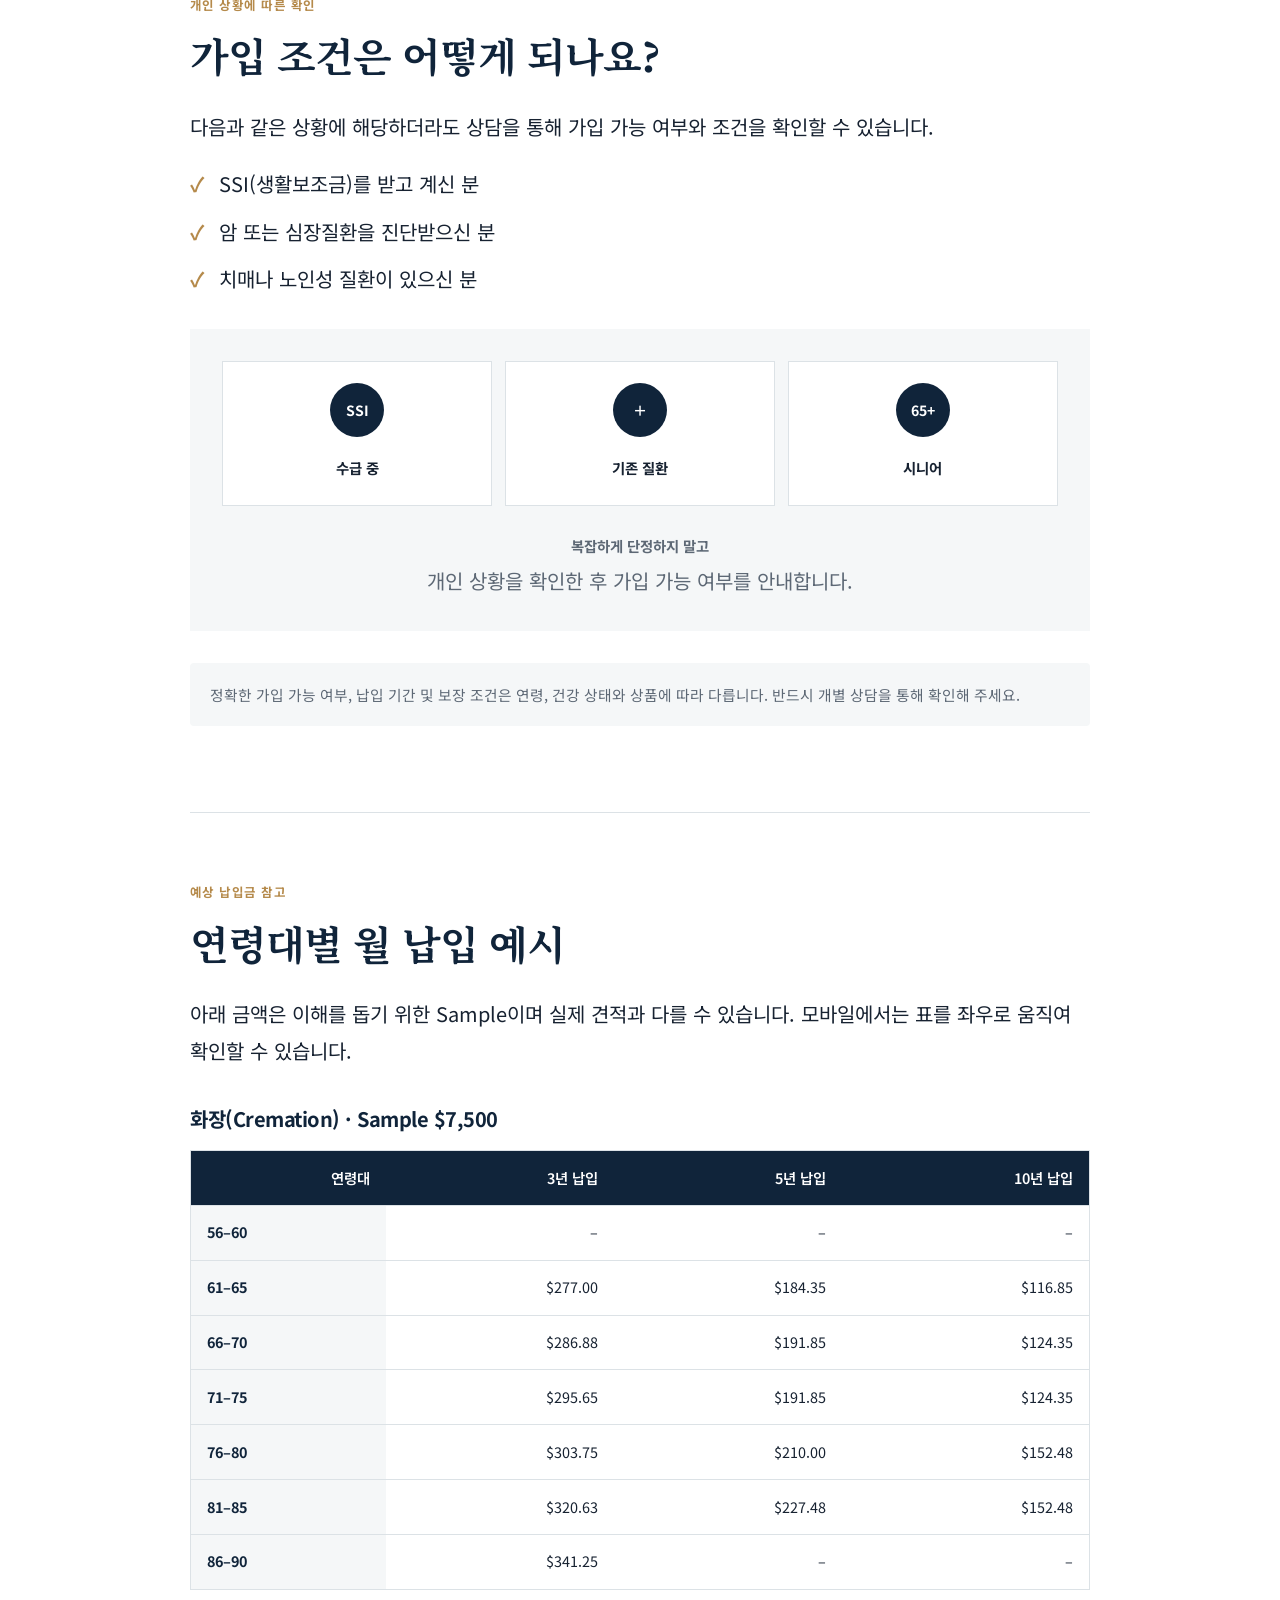
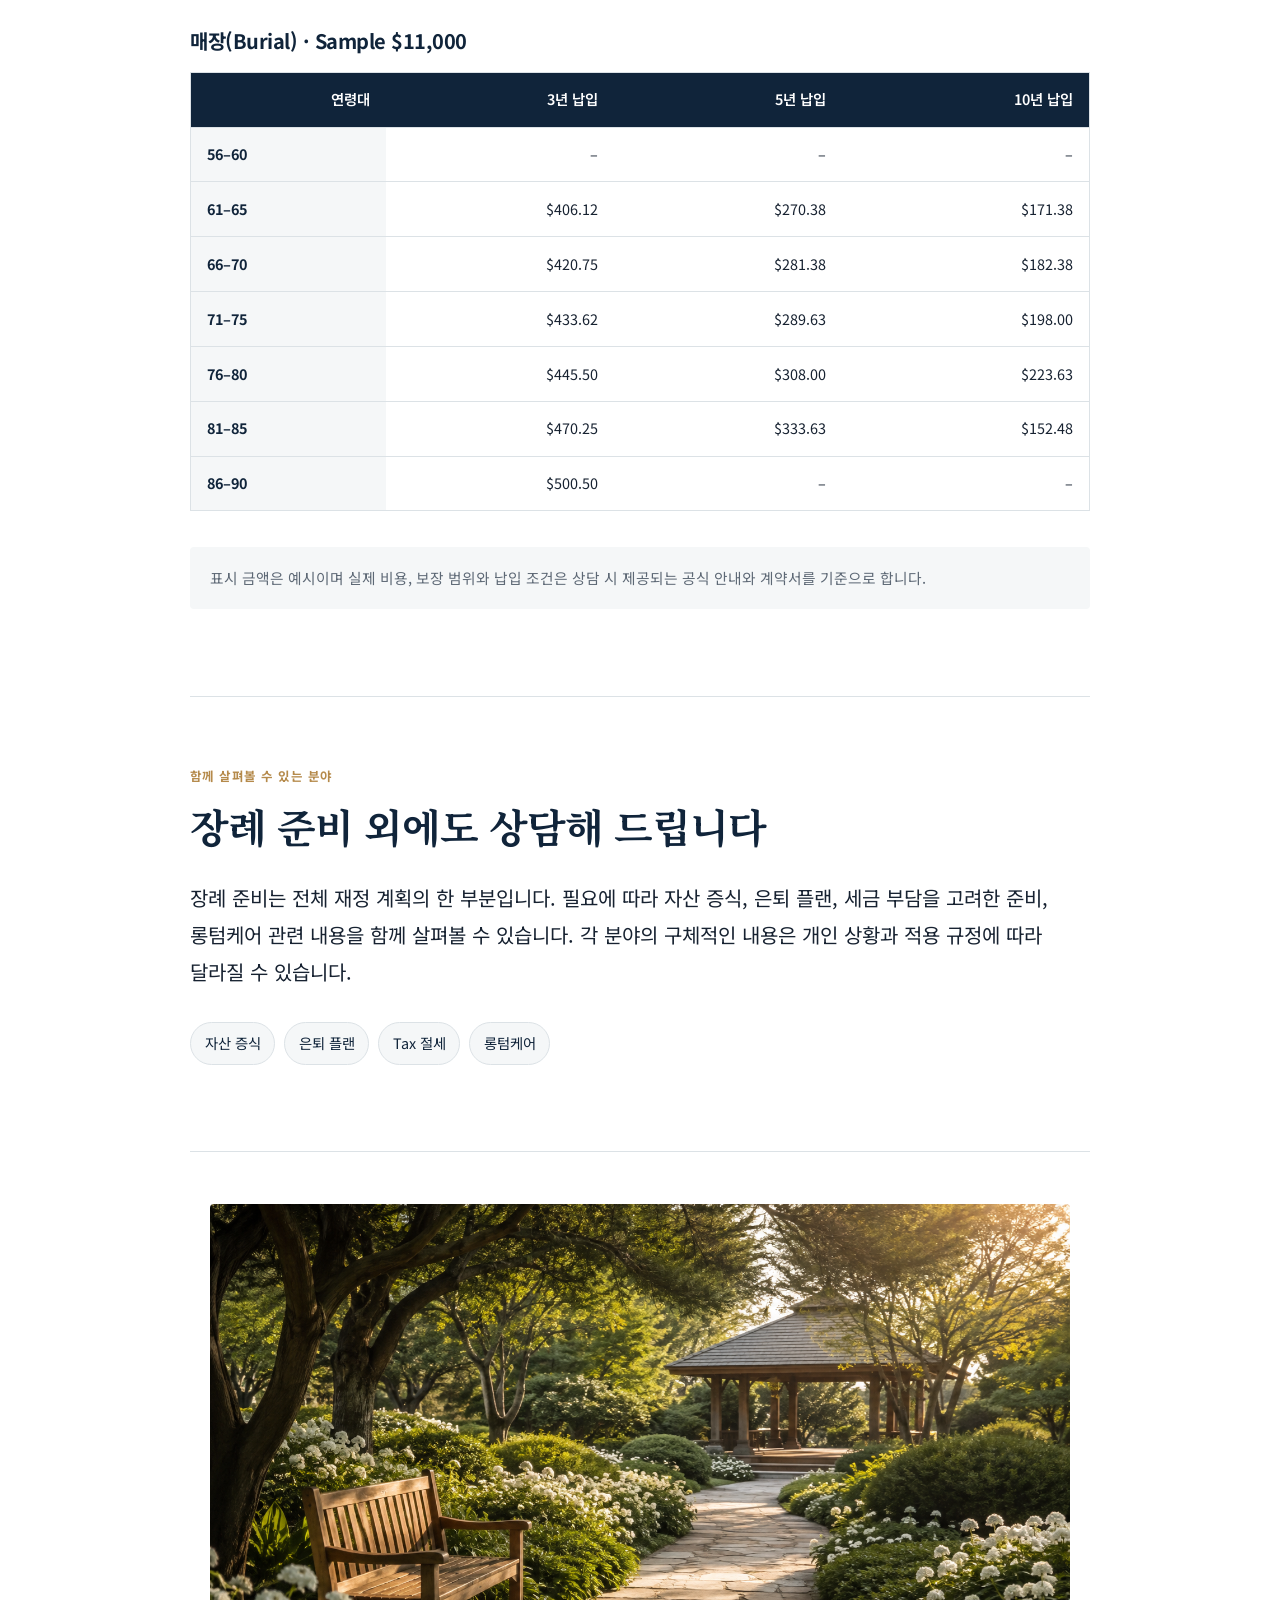
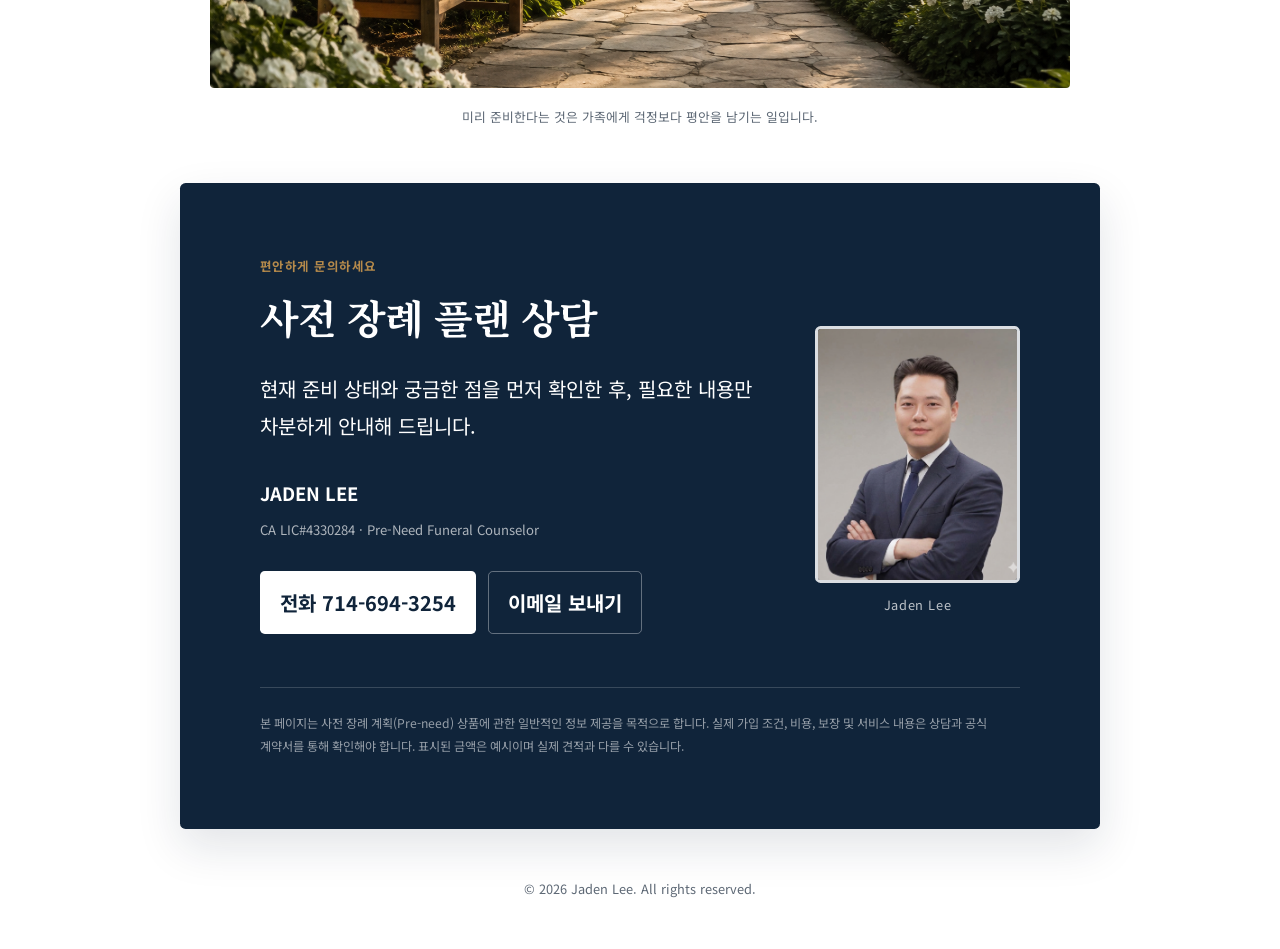
==== commit ee74d46d: "Add files via upload" ====
--- a/index.html
+++ b/index.html
@@ -276,20 +276,15 @@
               <p class="contact-name"><strong>JADEN LEE</strong><br><span>CA LIC#4330284 · Pre-Need Funeral Counselor</span></p>
               <div class="contact-actions">
                 <a class="button primary" href="tel:+17146943254">전화 714-694-3254</a>
-                <a class="button secondary" href="mailto:kincaredesk@gmail.com">이메일 보내기</a>
+                <a class="button secondary" href="mailto:kincaredesk@gmail.com" data-email-action>이메일 보내기</a>
               </div>
+              <p class="contact-feedback" data-contact-feedback aria-live="polite"></p>
             </div>
             <figure class="agent-profile">
               <img src="assets/images/profile-jaden.png" alt="사전 장례 플랜 상담사 Jaden Lee">
               <figcaption>Jaden Lee</figcaption>
             </figure>
           </div>
-          <div class="site-share">
-            <a class="qr-link" href="https://tubasa22.github.io/funeral-plan-blog/" target="_blank" rel="noopener" aria-label="장례 플랜 블로그 열기">
-              <img src="assets/images/site-qr.png" alt="장례 플랜 블로그로 이동하는 QR 코드">
-            </a>
-            <p><strong>웹사이트 QR 코드</strong><br><a href="https://tubasa22.github.io/funeral-plan-blog/" target="_blank" rel="noopener">tubasa22.github.io/funeral-plan-blog</a></p>
-          </div>
           <p class="legal">본 페이지는 사전 장례 계획(Pre-need) 상품에 관한 일반적인 정보 제공을 목적으로 합니다. 실제 가입 조건, 비용, 보장 및 서비스 내용은 상담과 공식 계약서를 통해 확인해야 합니다. 표시된 금액은 예시이며 실제 견적과 다를 수 있습니다.</p>
         </section>
       </div>
@@ -304,6 +299,7 @@
     <source src="assets/audio/background-music.mp3" type="audio/mpeg">
   </audio>
   <button class="music-toggle" type="button" data-music-toggle aria-pressed="false">♪ 배경음 켜기</button>
+  <p class="music-feedback" data-music-feedback aria-live="polite"></p>
   <button class="to-top" type="button" aria-label="페이지 맨 위로 이동" data-to-top>↑</button>
 </body>
 </html>
--- a/assets/css/style.css
+++ b/assets/css/style.css
@@ -272,15 +272,10 @@
 .contact-name { margin-top: 2rem; font-size: 1.15rem; }
 .contact-name span { color: rgba(255,255,255,.66); font-size: .82rem; }
 .contact-actions { display: flex; flex-wrap: wrap; gap: .7rem; margin: 1.7rem 0 2.3rem; }
+.contact-feedback { min-height: 1.45rem; margin: -1.6rem 0 1.2rem; color: rgba(255,255,255,.74); font-size: .82rem; }
 .agent-profile { margin: 0; text-align: center; }
 .agent-profile img { display: block; width: 100%; aspect-ratio: 4 / 5; object-fit: cover; object-position: center top; border: 3px solid rgba(255,255,255,.85); border-radius: .35rem; }
 .agent-profile figcaption { margin-top: .65rem; color: rgba(255,255,255,.72); font-size: .8rem; letter-spacing: .05em; }
-.site-share { display: flex; align-items: center; gap: 1rem; margin: 2.2rem 0; padding: 1rem; border: 1px solid rgba(255,255,255,.22); }
-.qr-link { display: block; flex: 0 0 92px; background: #fff; }
-.qr-link img { display: block; width: 92px; height: 92px; }
-.site-share p { margin: 0; color: rgba(255,255,255,.78); font-size: .9rem; line-height: 1.65; }
-.site-share strong { color: #fff; }
-.site-share a:not(.qr-link) { color: #fff; font-size: .82rem; overflow-wrap: anywhere; }
 .button { display: inline-flex; align-items: center; justify-content: center; min-height: 54px; padding: .75rem 1.2rem; border: 1px solid transparent; border-radius: .3rem; font-weight: 700; text-decoration: none; }
 .button.primary { color: var(--navy); background: #fff; }
 .button.secondary { color: #fff; border-color: rgba(255,255,255,.35); }
@@ -291,6 +286,8 @@
 .to-top.is-visible { opacity: 1; pointer-events: auto; transform: none; }
 .music-toggle { position: fixed; left: 1rem; bottom: 1rem; z-index: 30; min-height: 44px; padding: .65rem .85rem; color: #fff; background: var(--navy); border: 1px solid rgba(255,255,255,.28); border-radius: 999px; box-shadow: var(--shadow); cursor: pointer; font: inherit; font-size: .82rem; }
 .music-toggle.is-playing { color: var(--navy); background: #fff; border-color: var(--gold); }
+.music-feedback { position: fixed; left: 1rem; bottom: 4.2rem; z-index: 30; max-width: min(280px, calc(100vw - 32px)); margin: 0; padding: .55rem .7rem; color: #fff; background: rgba(13,30,47,.92); border-radius: .25rem; font-size: .76rem; line-height: 1.5; opacity: 0; pointer-events: none; transition: opacity .2s ease; }
+.music-feedback.is-visible { opacity: 1; }
 
 :focus-visible { outline: 3px solid #d5a75f; outline-offset: 3px; }
 
@@ -335,9 +332,6 @@
   .contact { padding: 3rem 1.4rem; }
   .contact-layout { grid-template-columns: 1fr; gap: 1.6rem; }
   .agent-profile { width: min(220px, 68vw); margin: 0 auto; }
-  .site-share { align-items: flex-start; margin: 1.8rem 0; }
-  .qr-link { flex-basis: 82px; }
-  .qr-link img { width: 82px; height: 82px; }
   .contact-actions { display: grid; }
   .button { min-height: 58px; font-size: 1rem; }
   .service-line { gap: .65rem; }
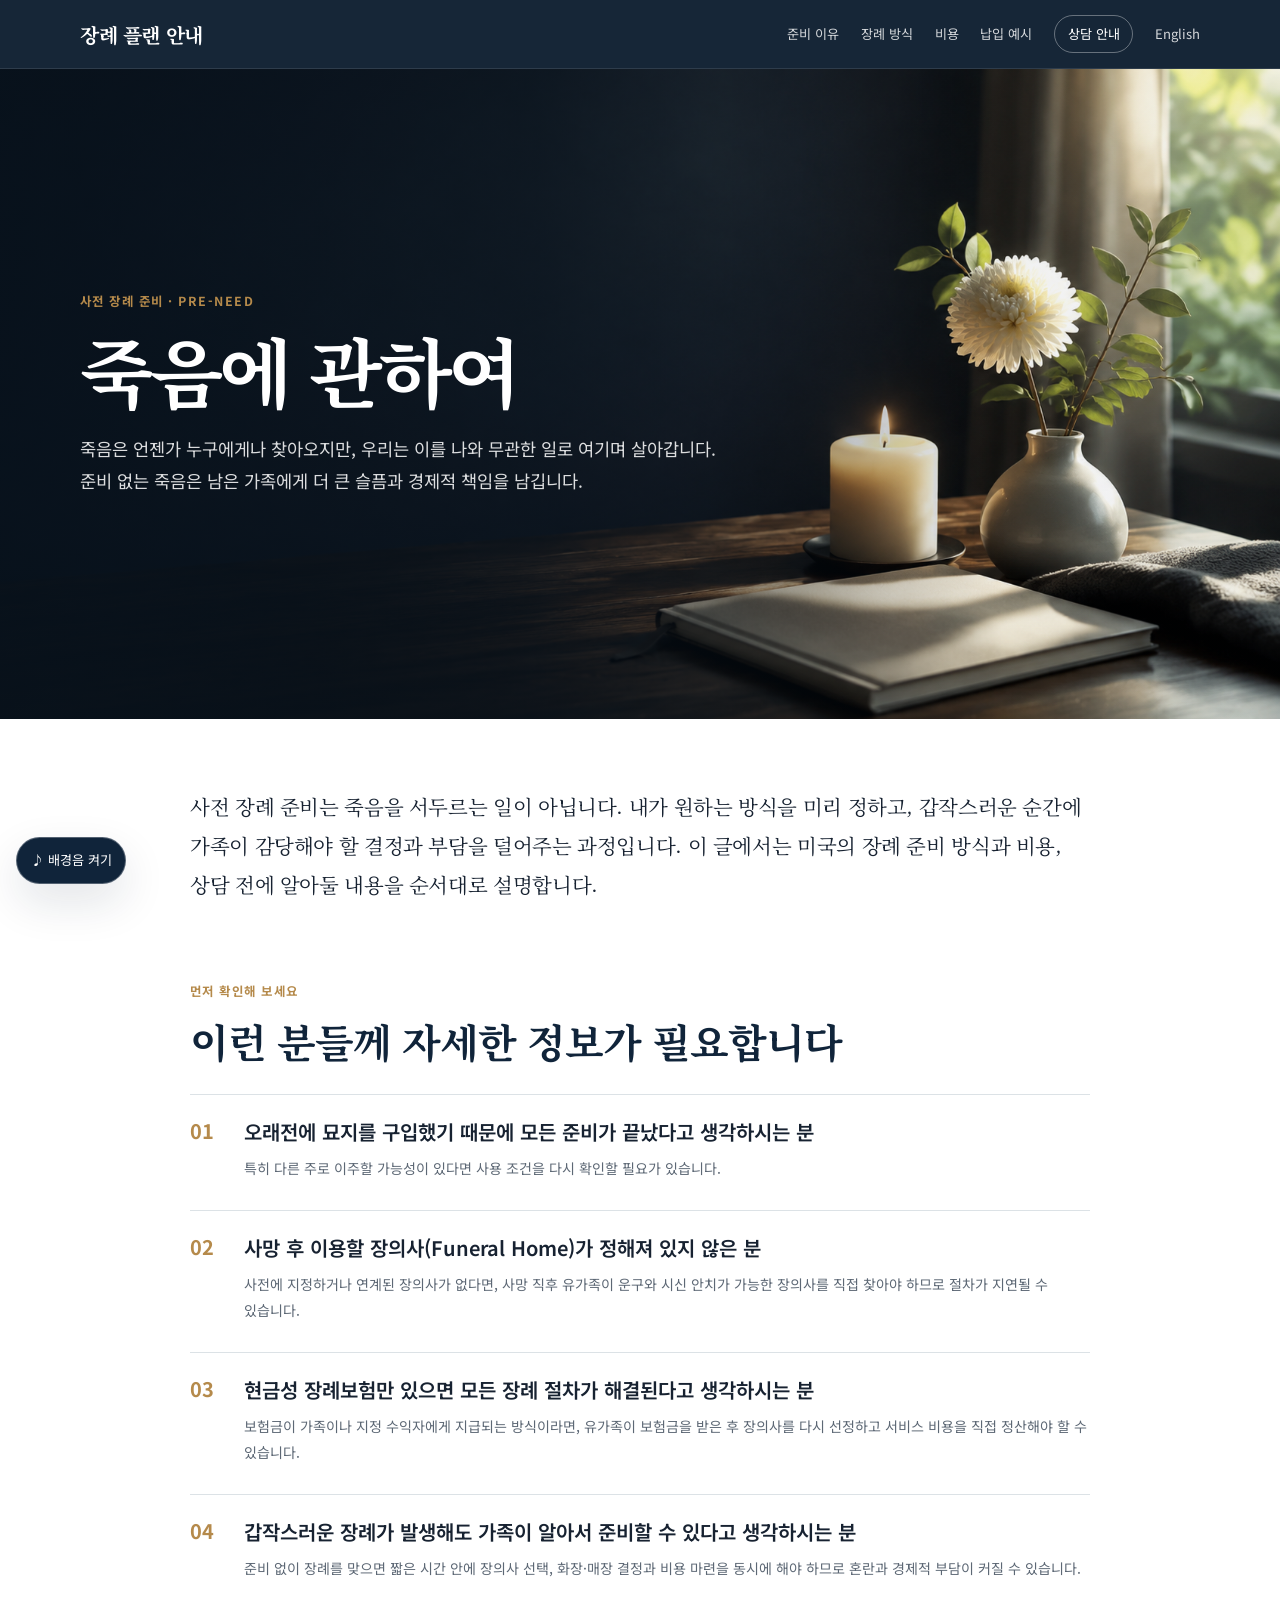
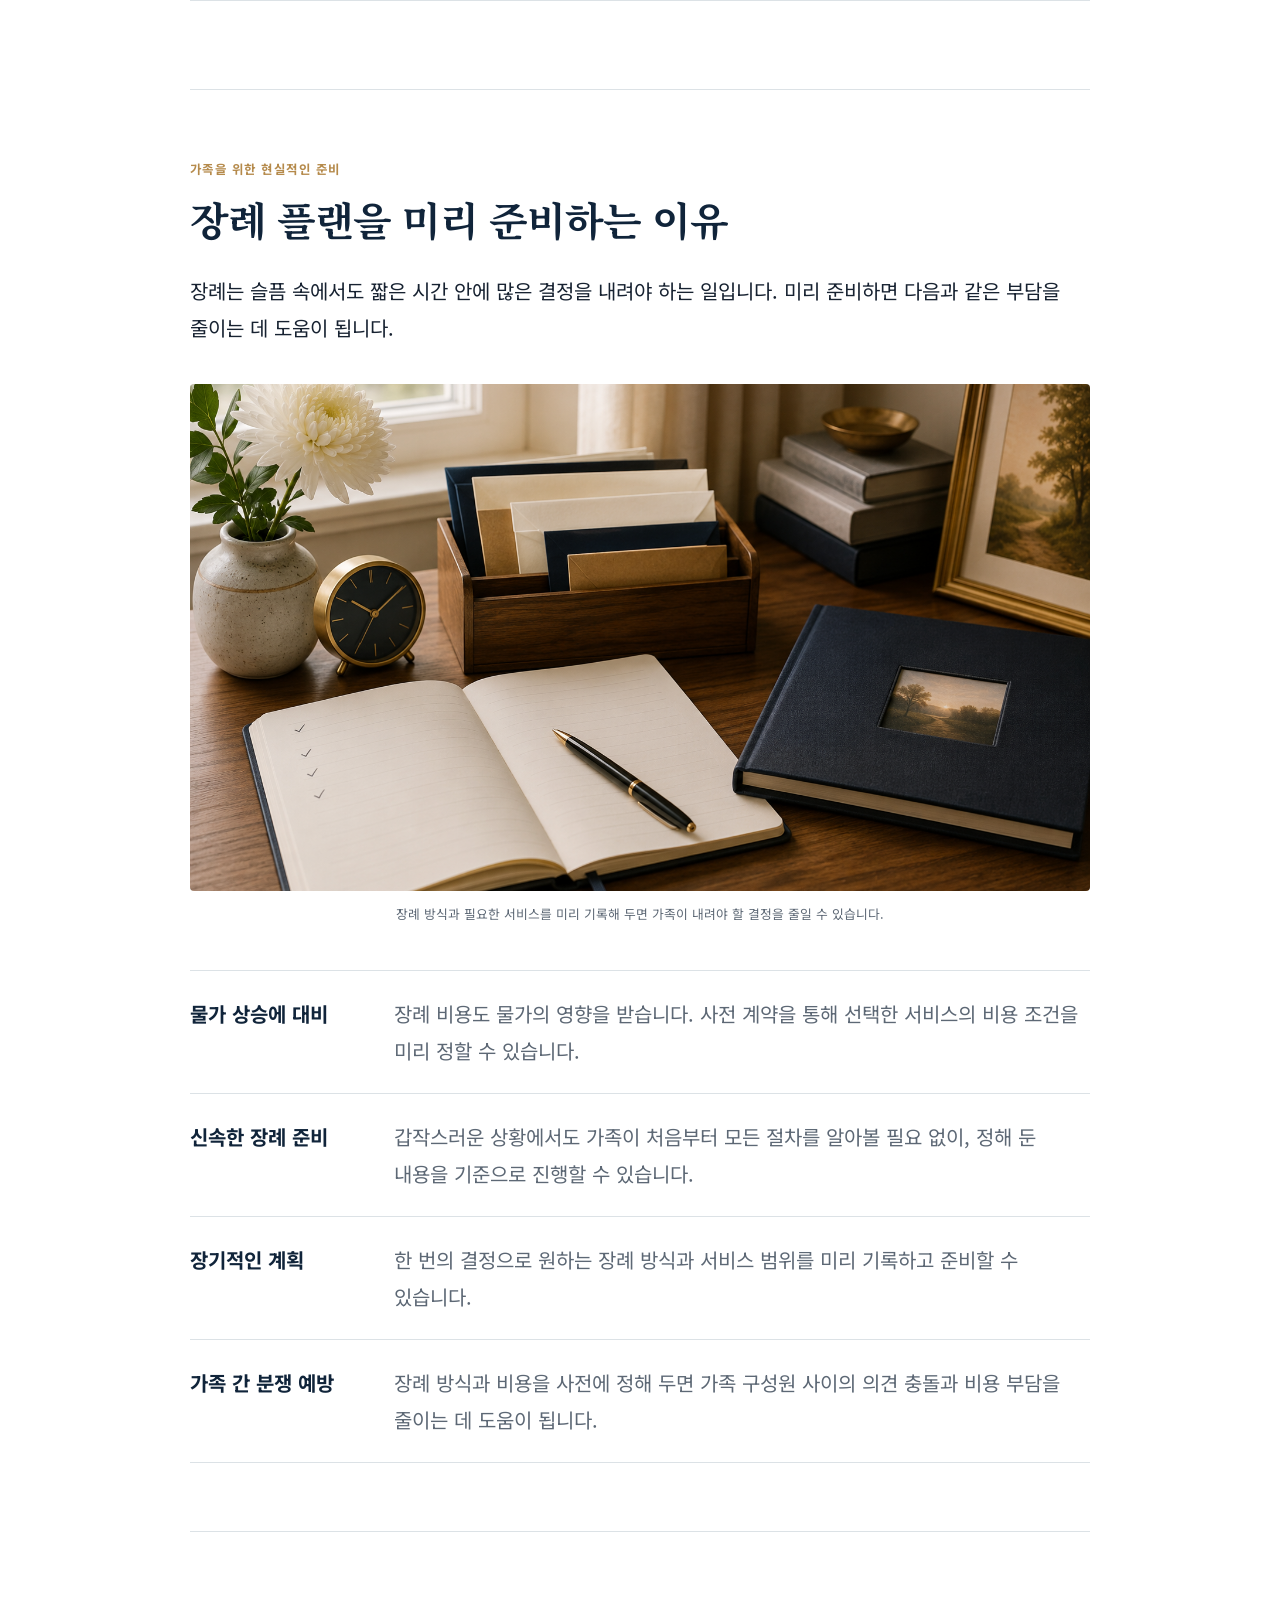
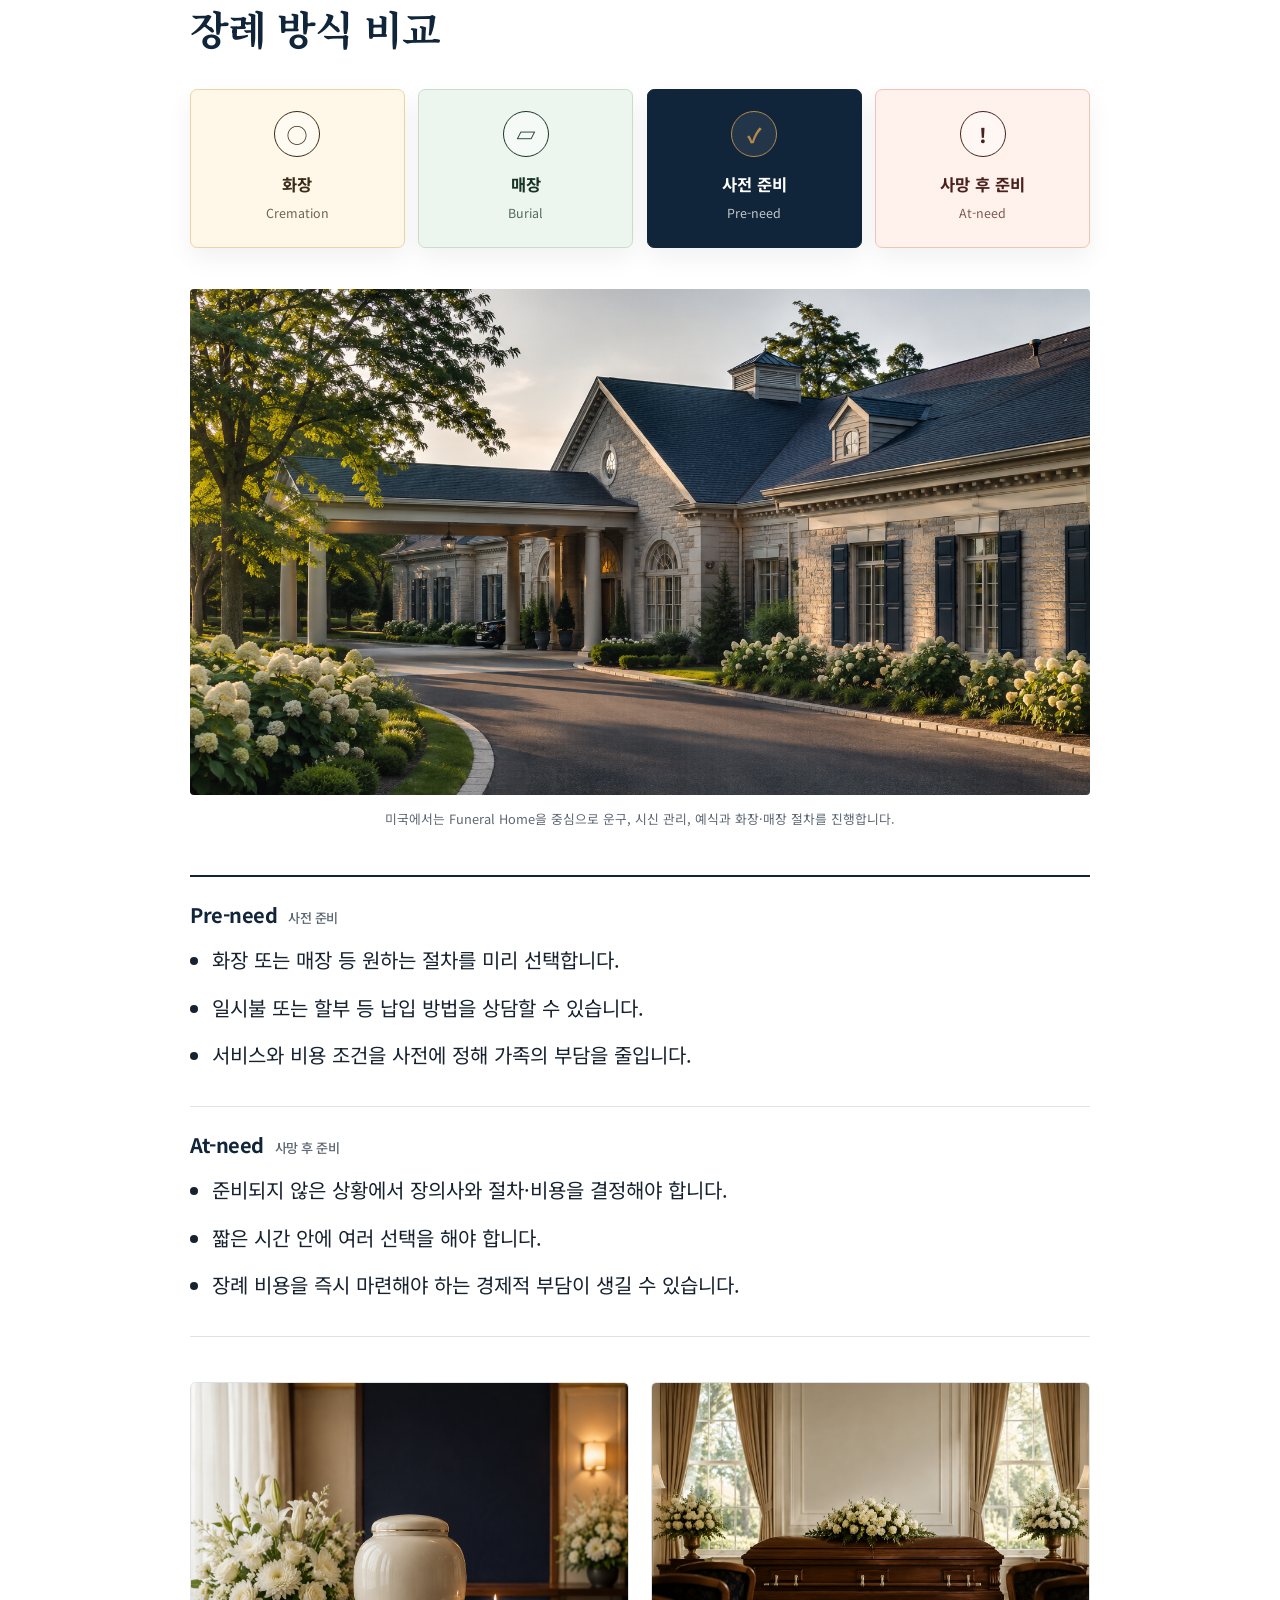
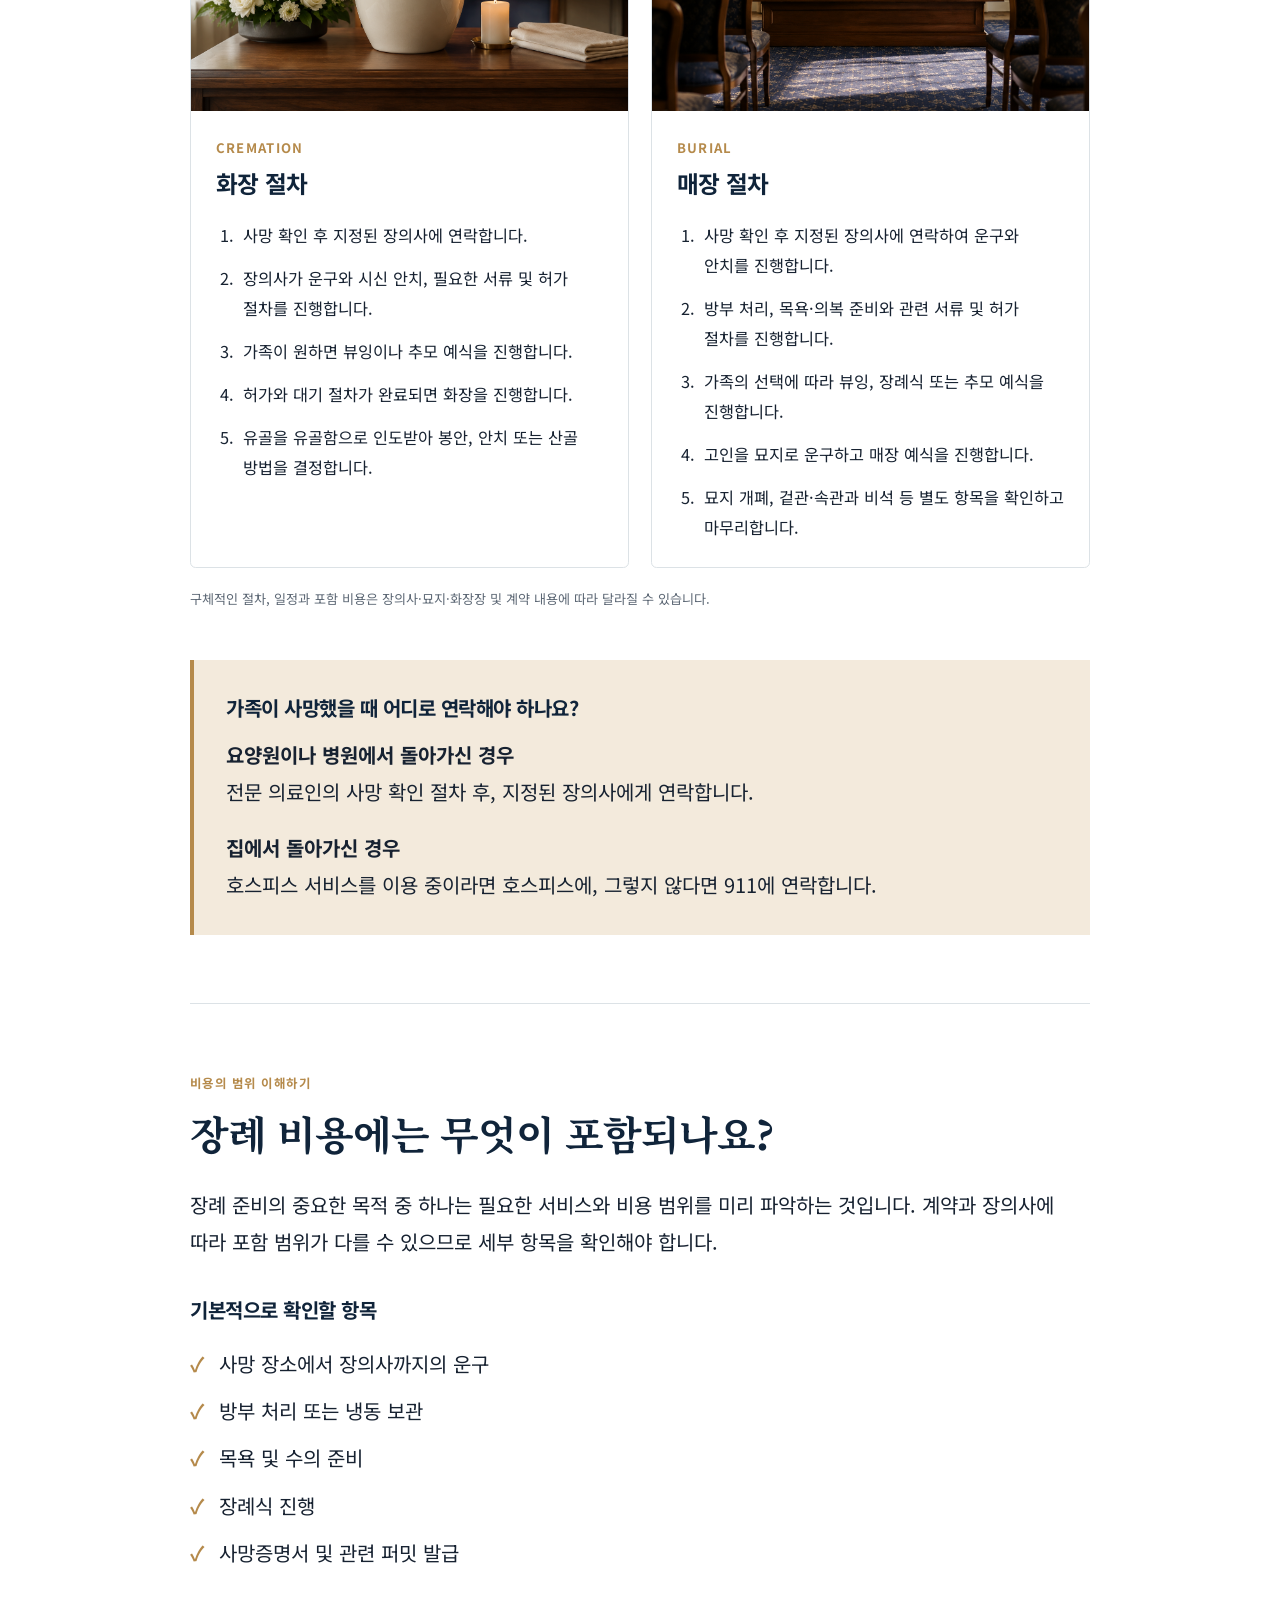
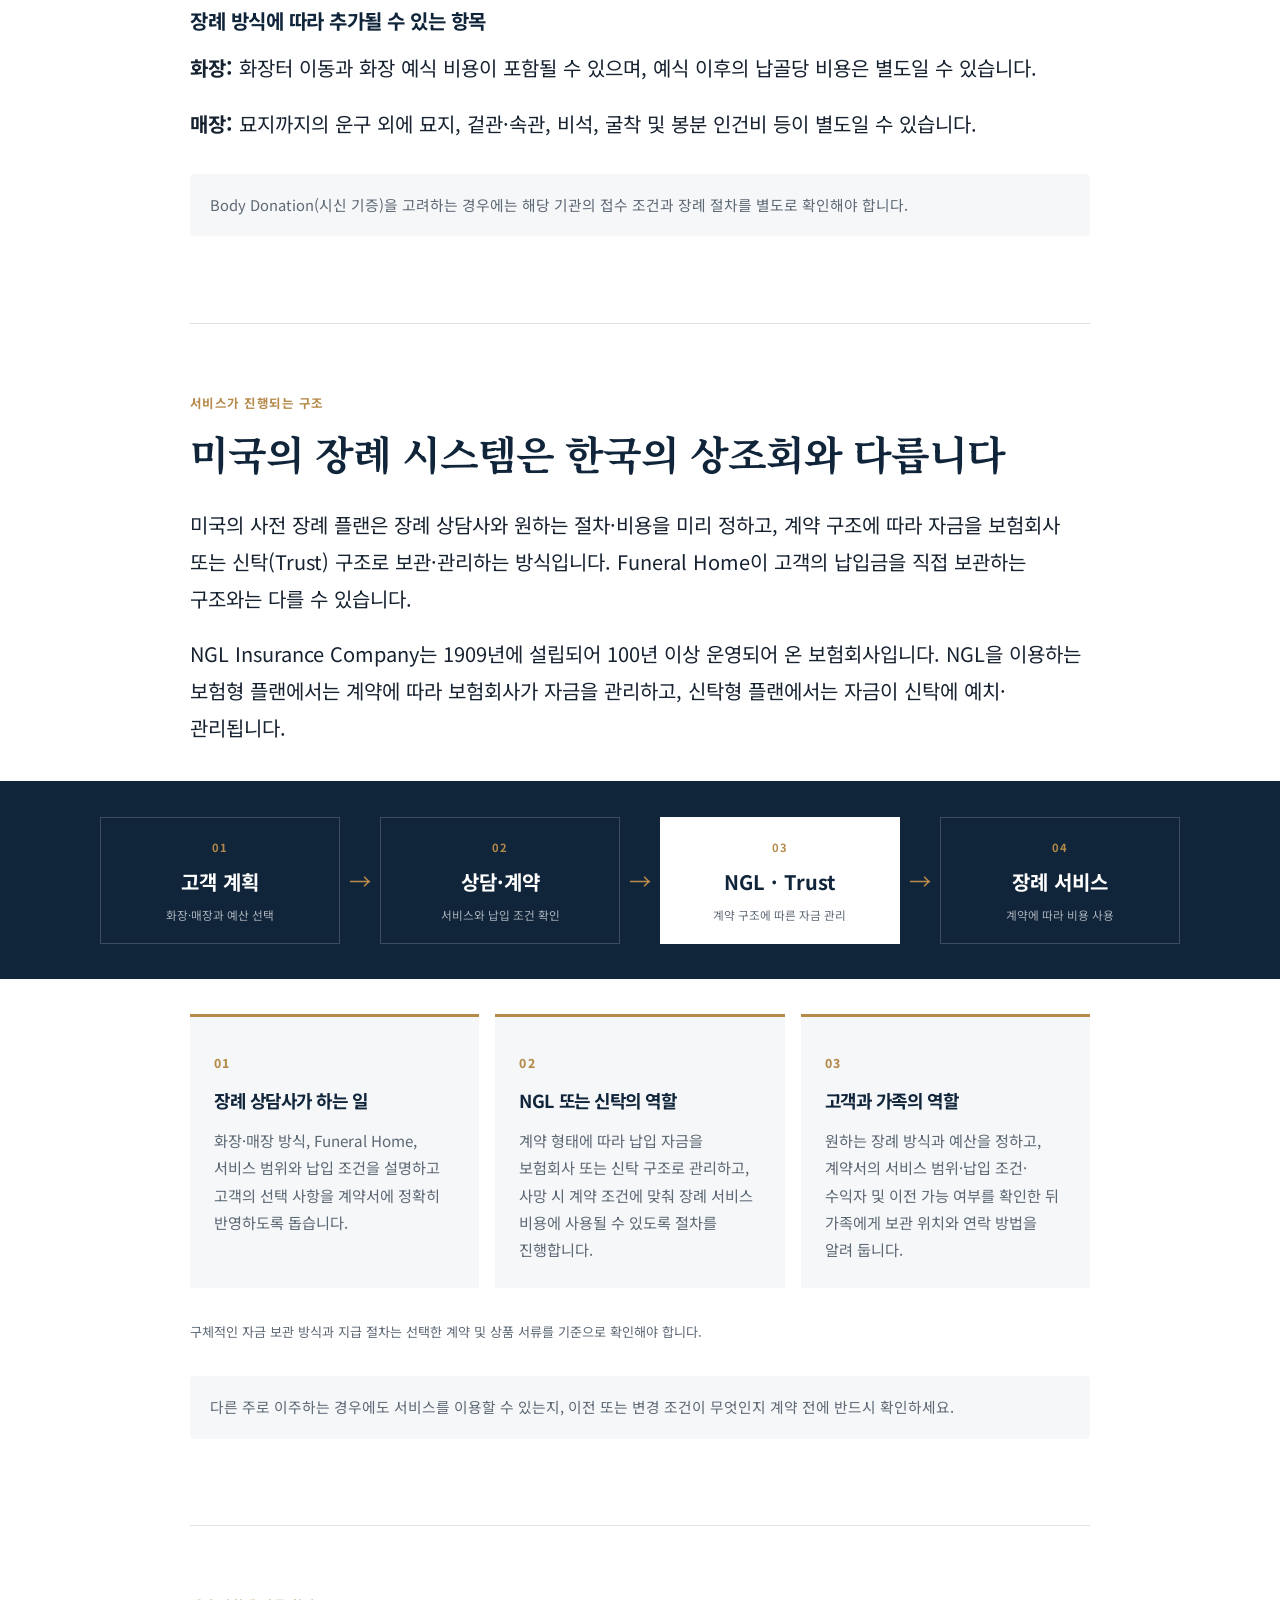
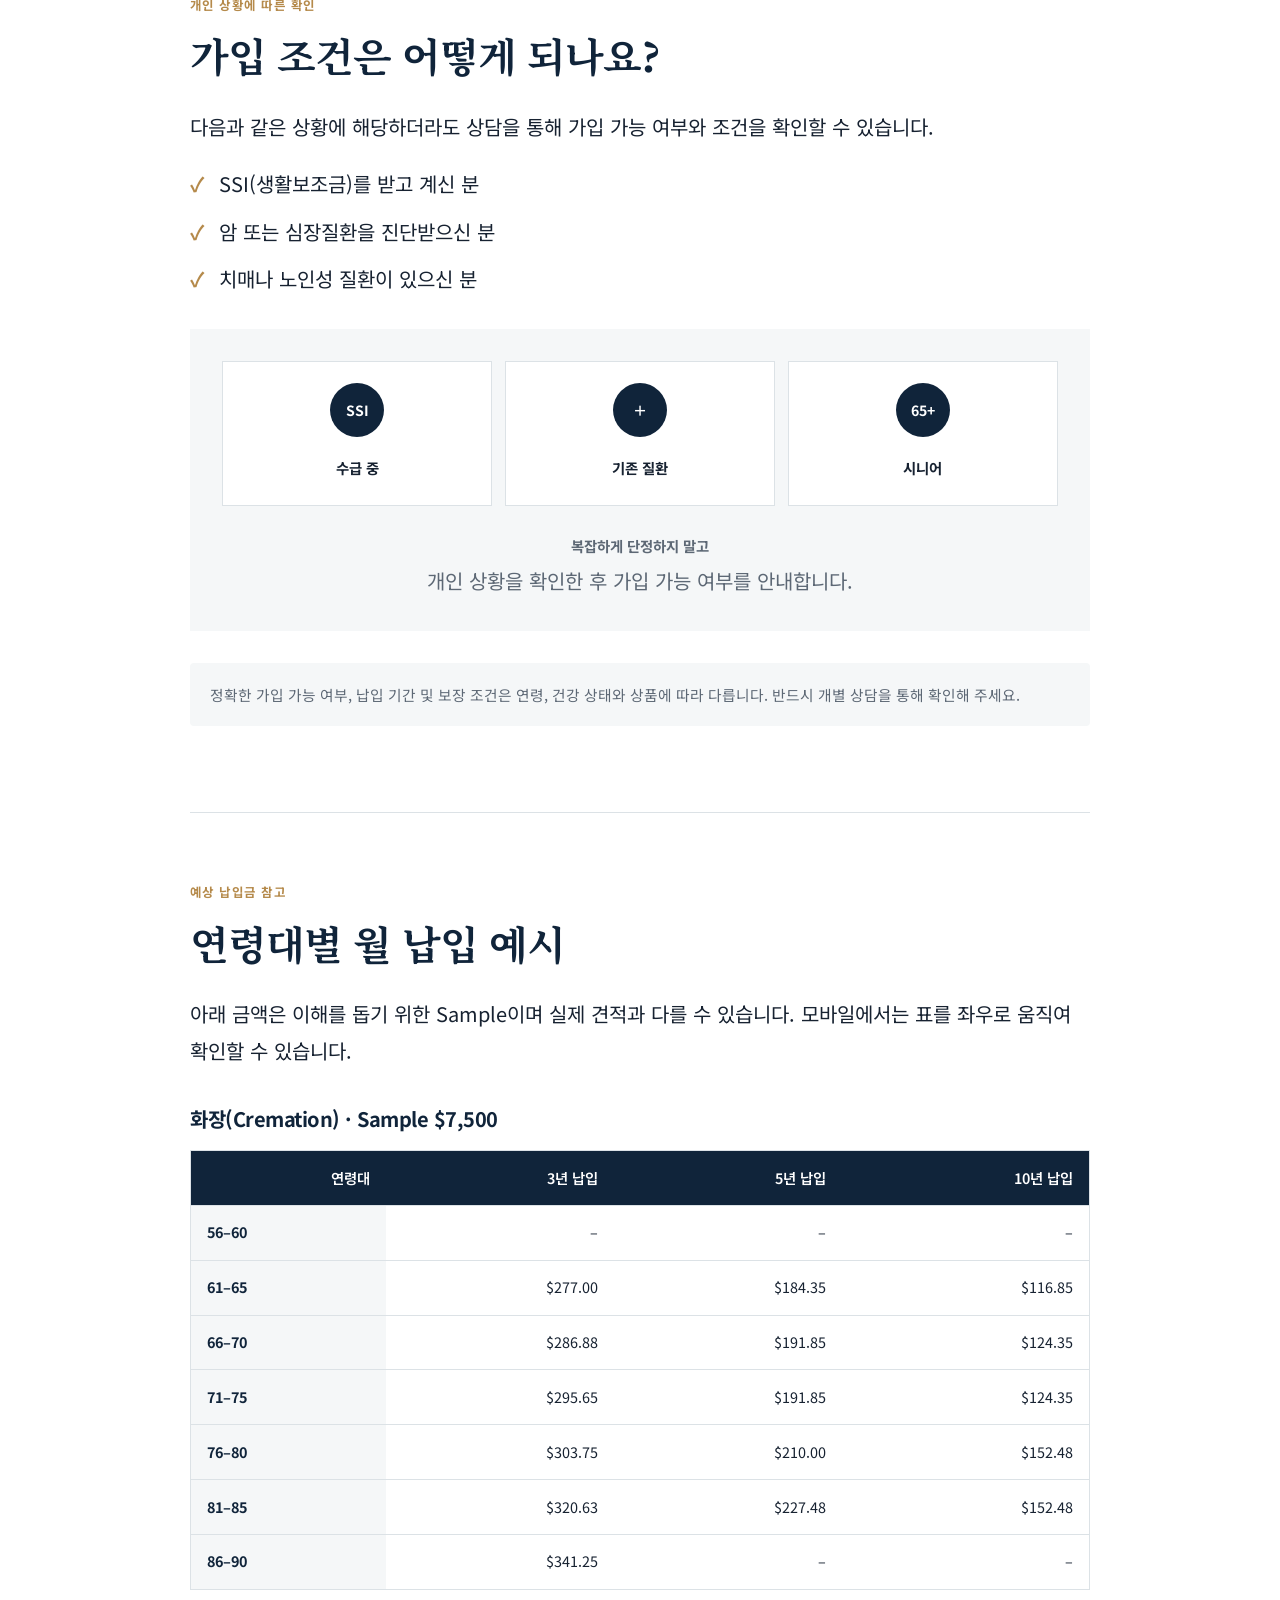
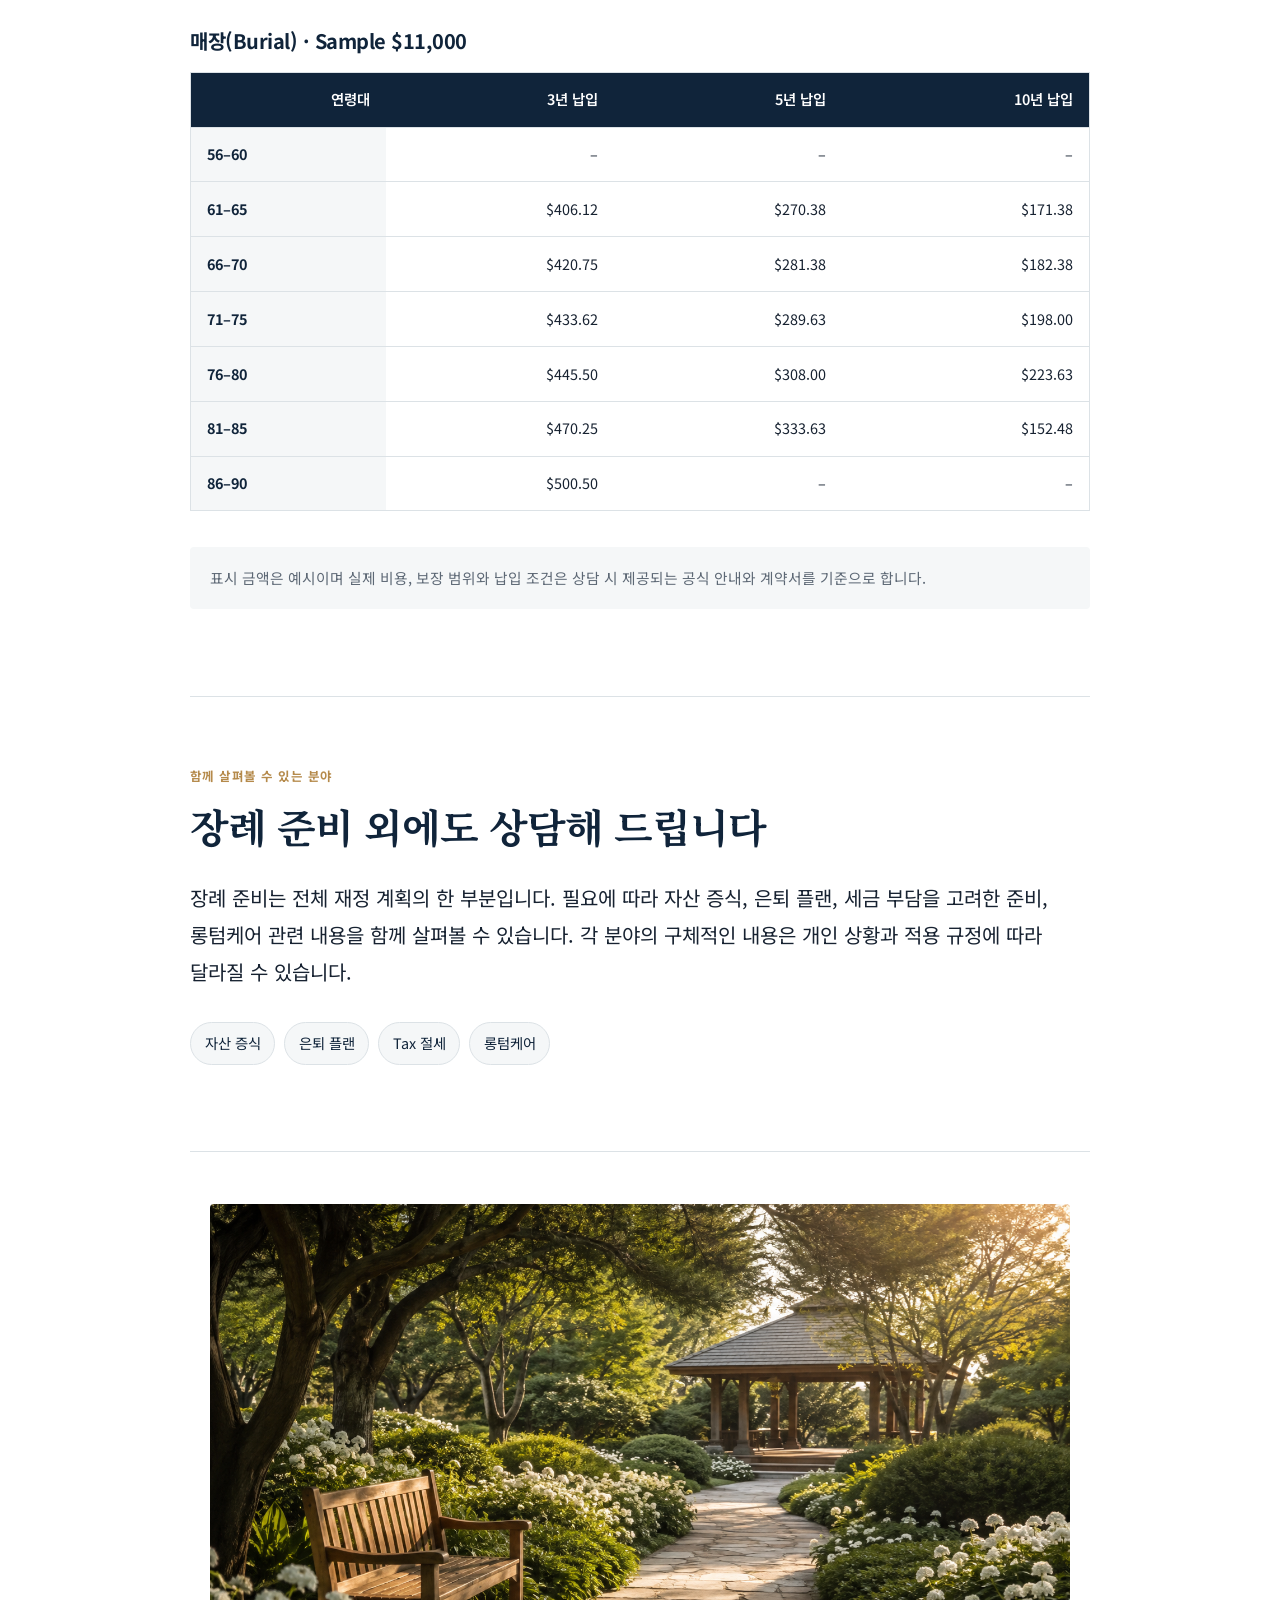
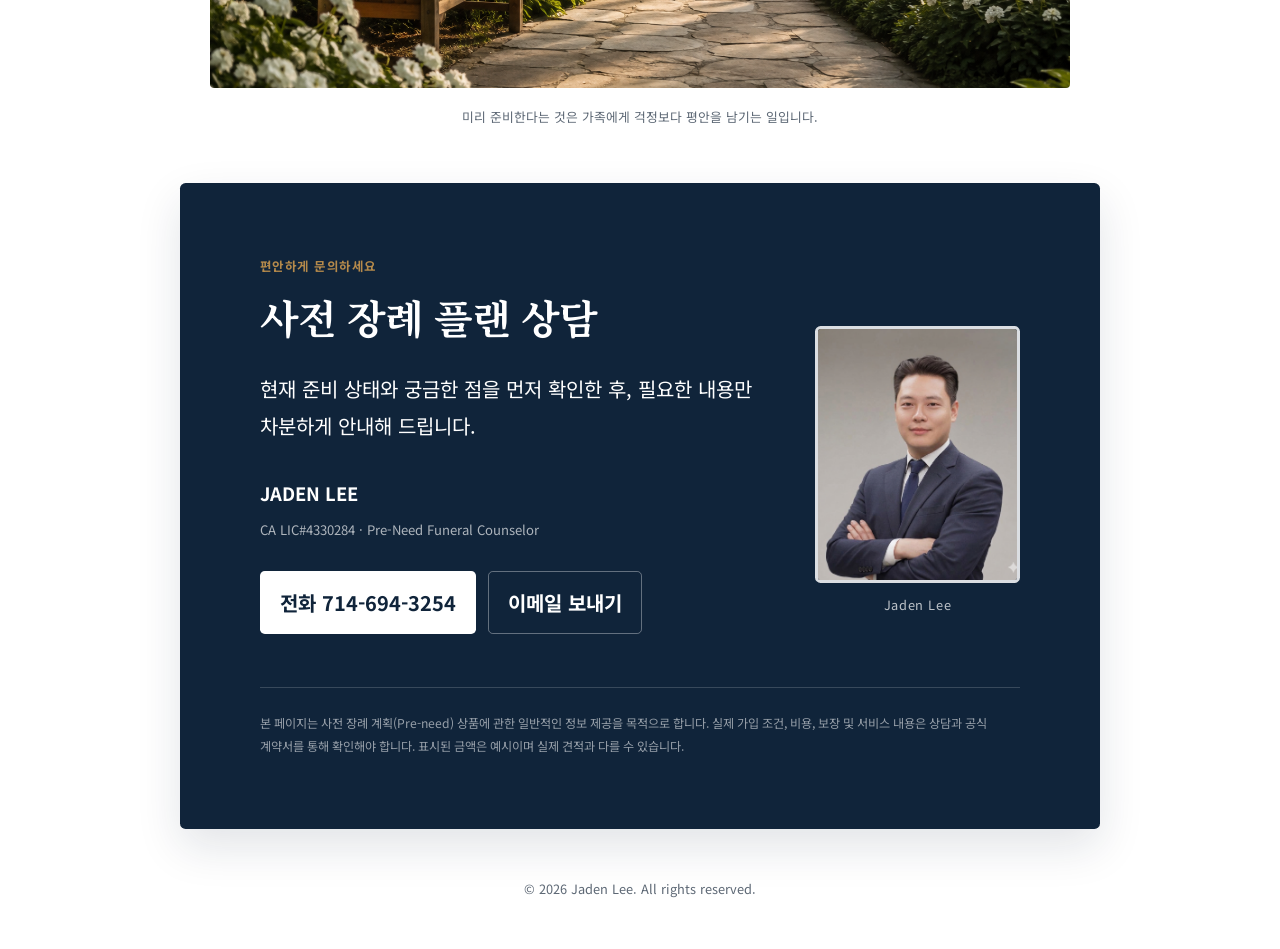
==== commit 2730cc13: "Add files via upload" ====
--- a/index.html
+++ b/index.html
@@ -27,6 +27,7 @@
         <a href="#cost">비용</a>
         <a href="#pricing">납입 예시</a>
         <a class="nav-contact" href="#contact">상담 안내</a>
+        <a href="en/" lang="en">English</a>
       </nav>
     </div>
   </header>
@@ -295,7 +296,7 @@
     <p>© <span data-year></span> Jaden Lee. All rights reserved.</p>
   </footer>
 
-  <audio data-background-music preload="none" loop>
+  <audio data-background-music preload="metadata" loop autoplay>
     <source src="assets/audio/background-music.mp3" type="audio/mpeg">
   </audio>
   <button class="music-toggle" type="button" data-music-toggle aria-pressed="false">♪ 배경음 켜기</button>
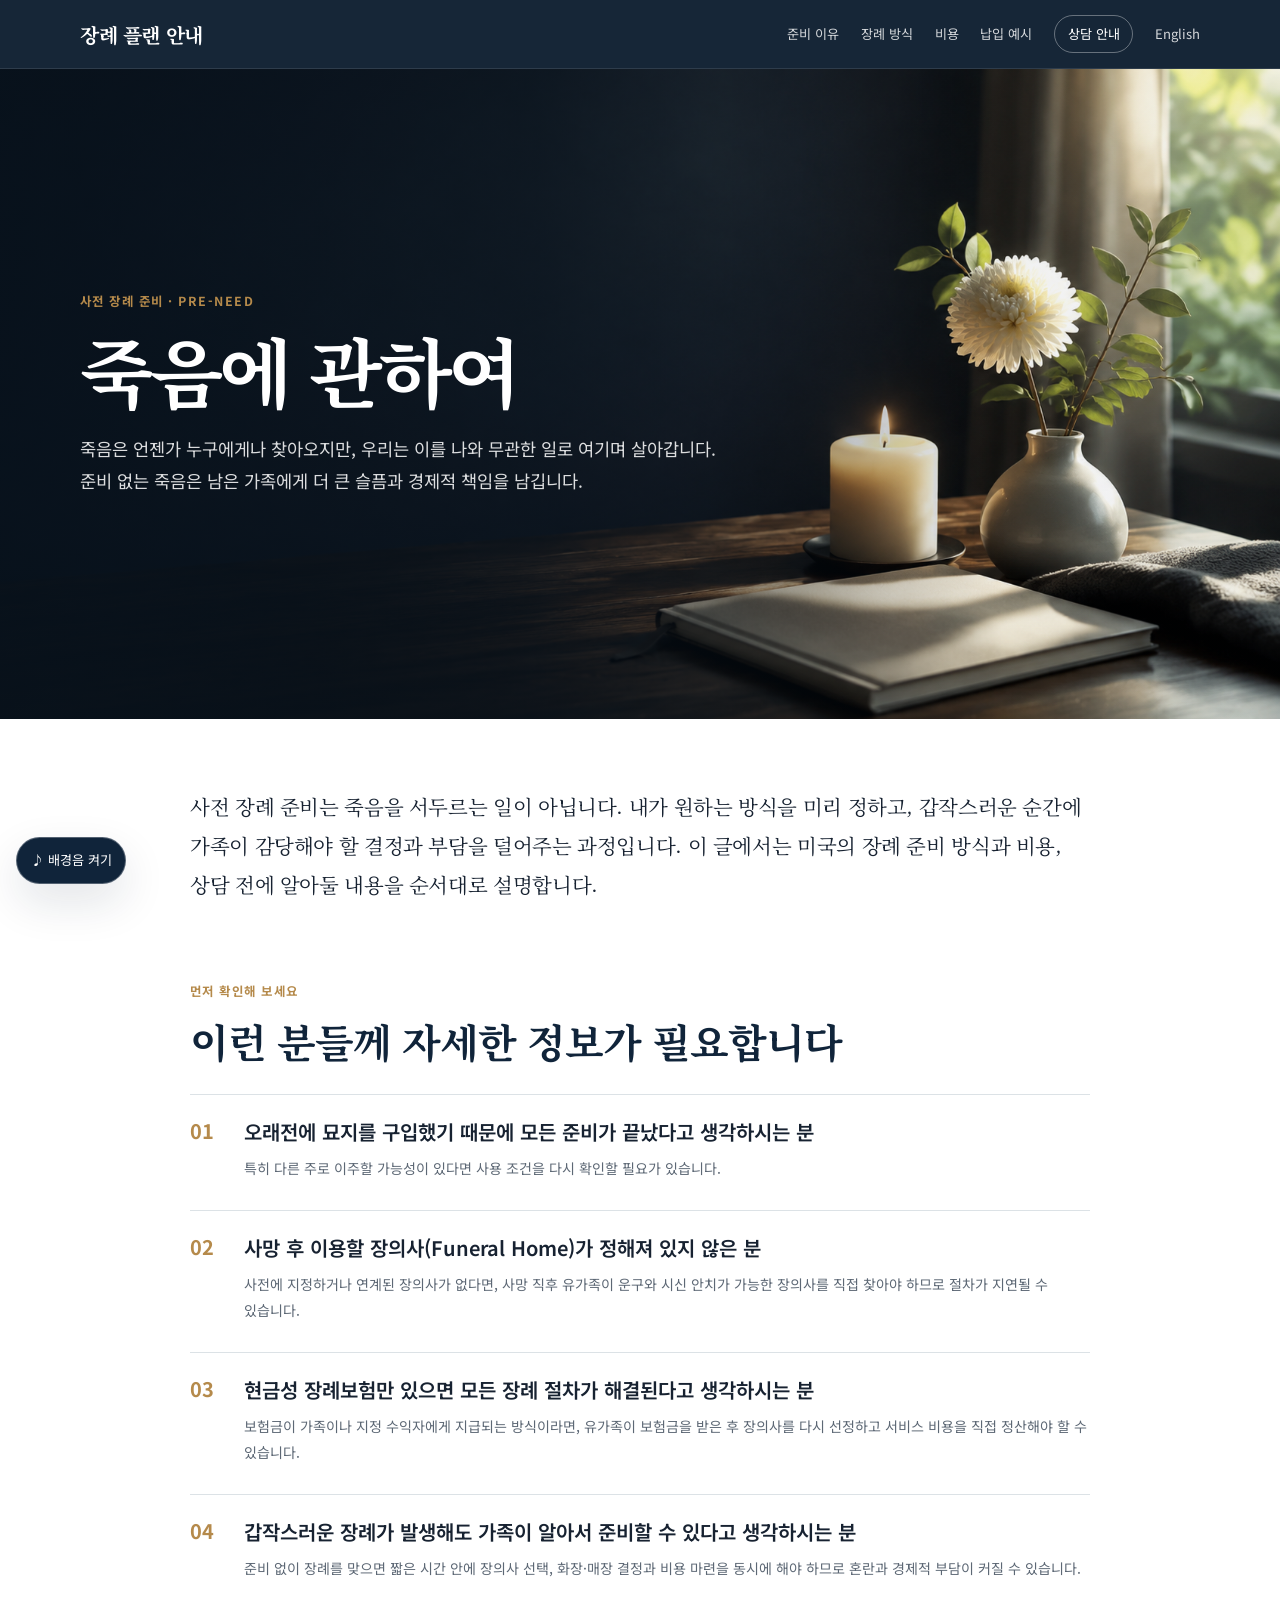
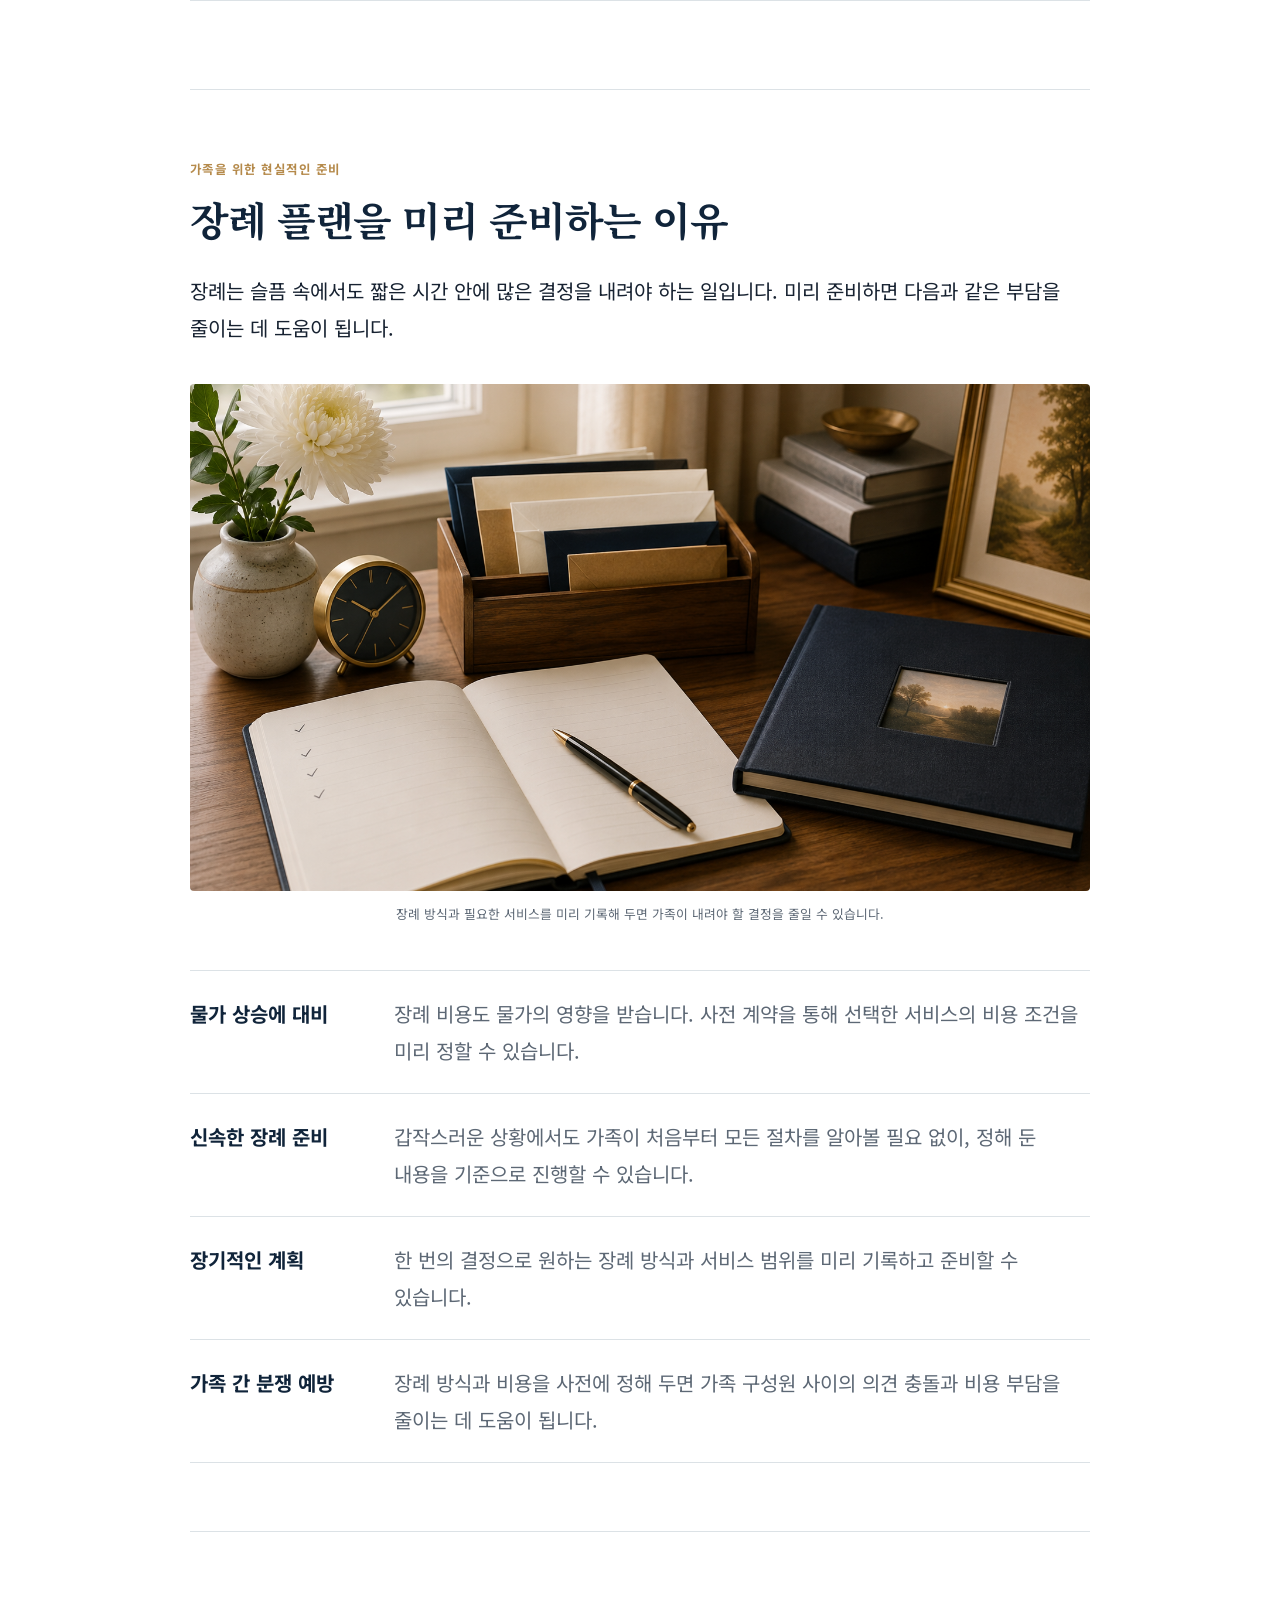
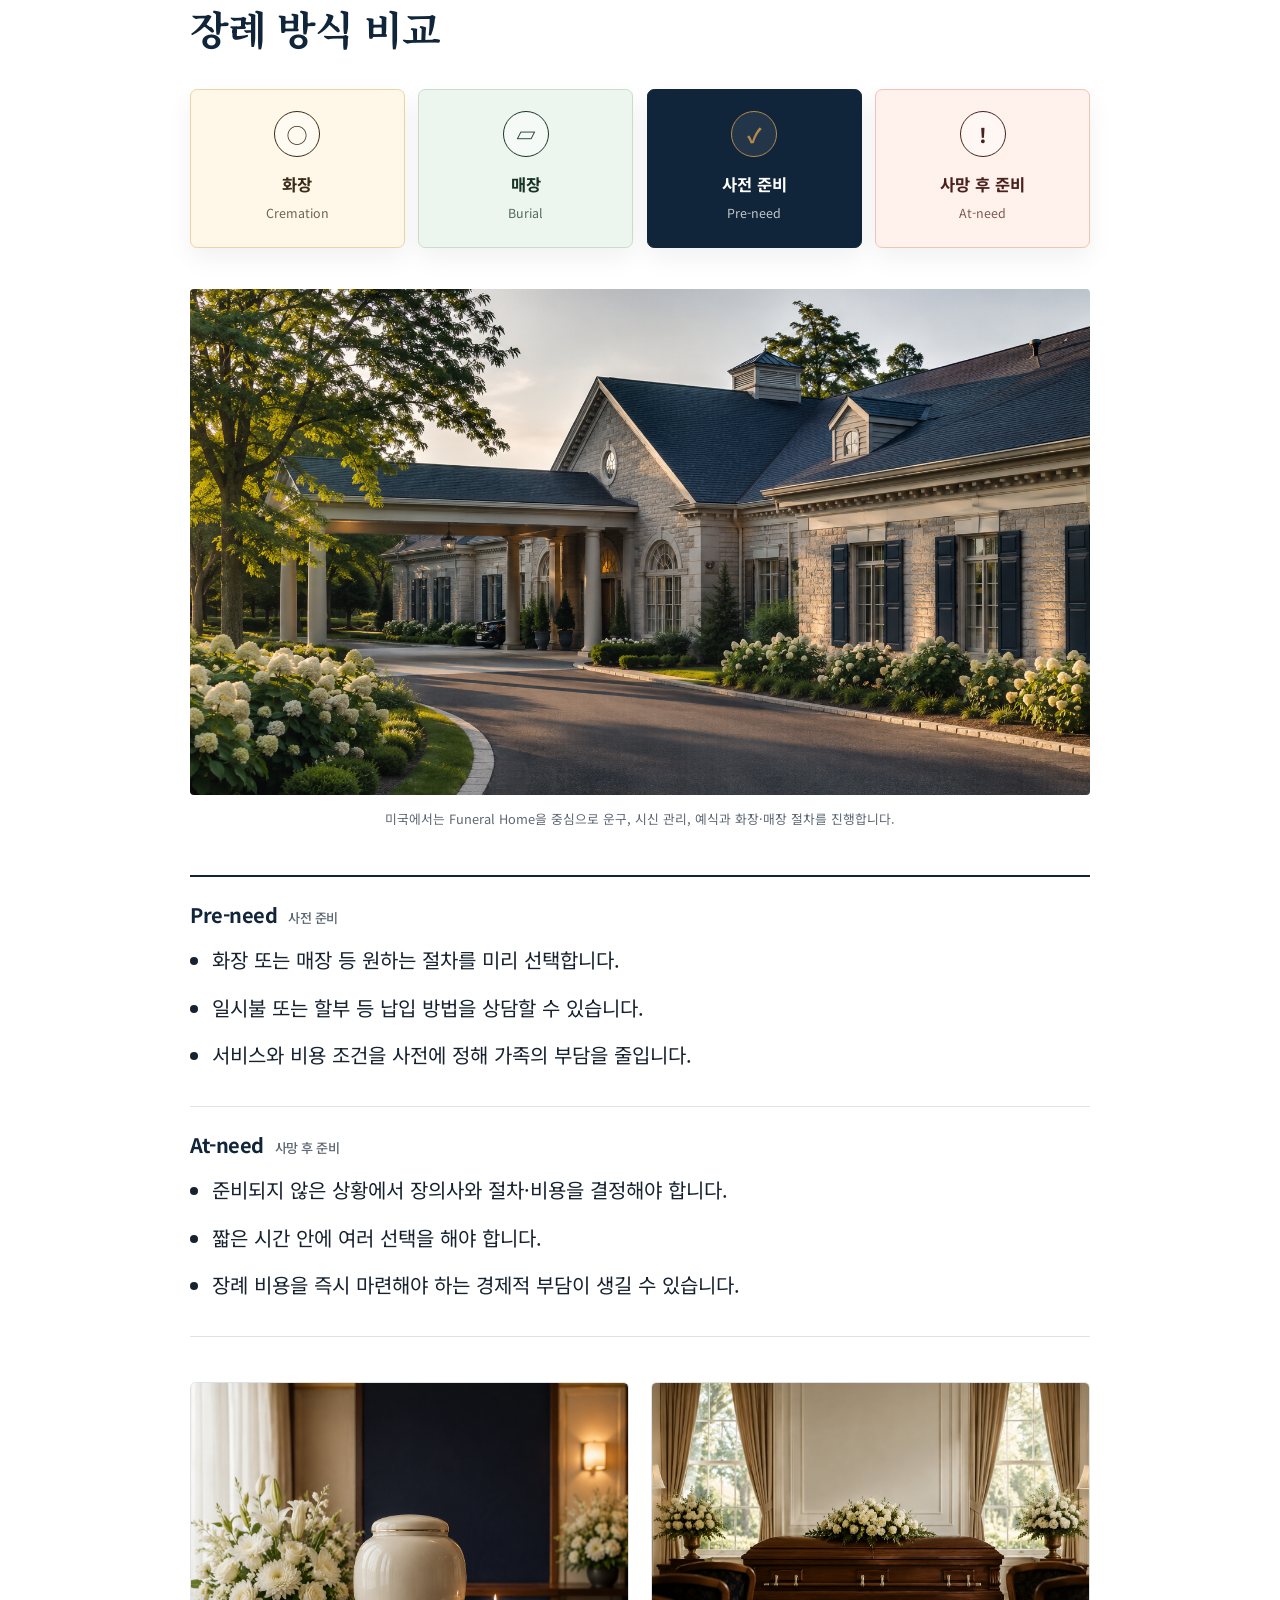
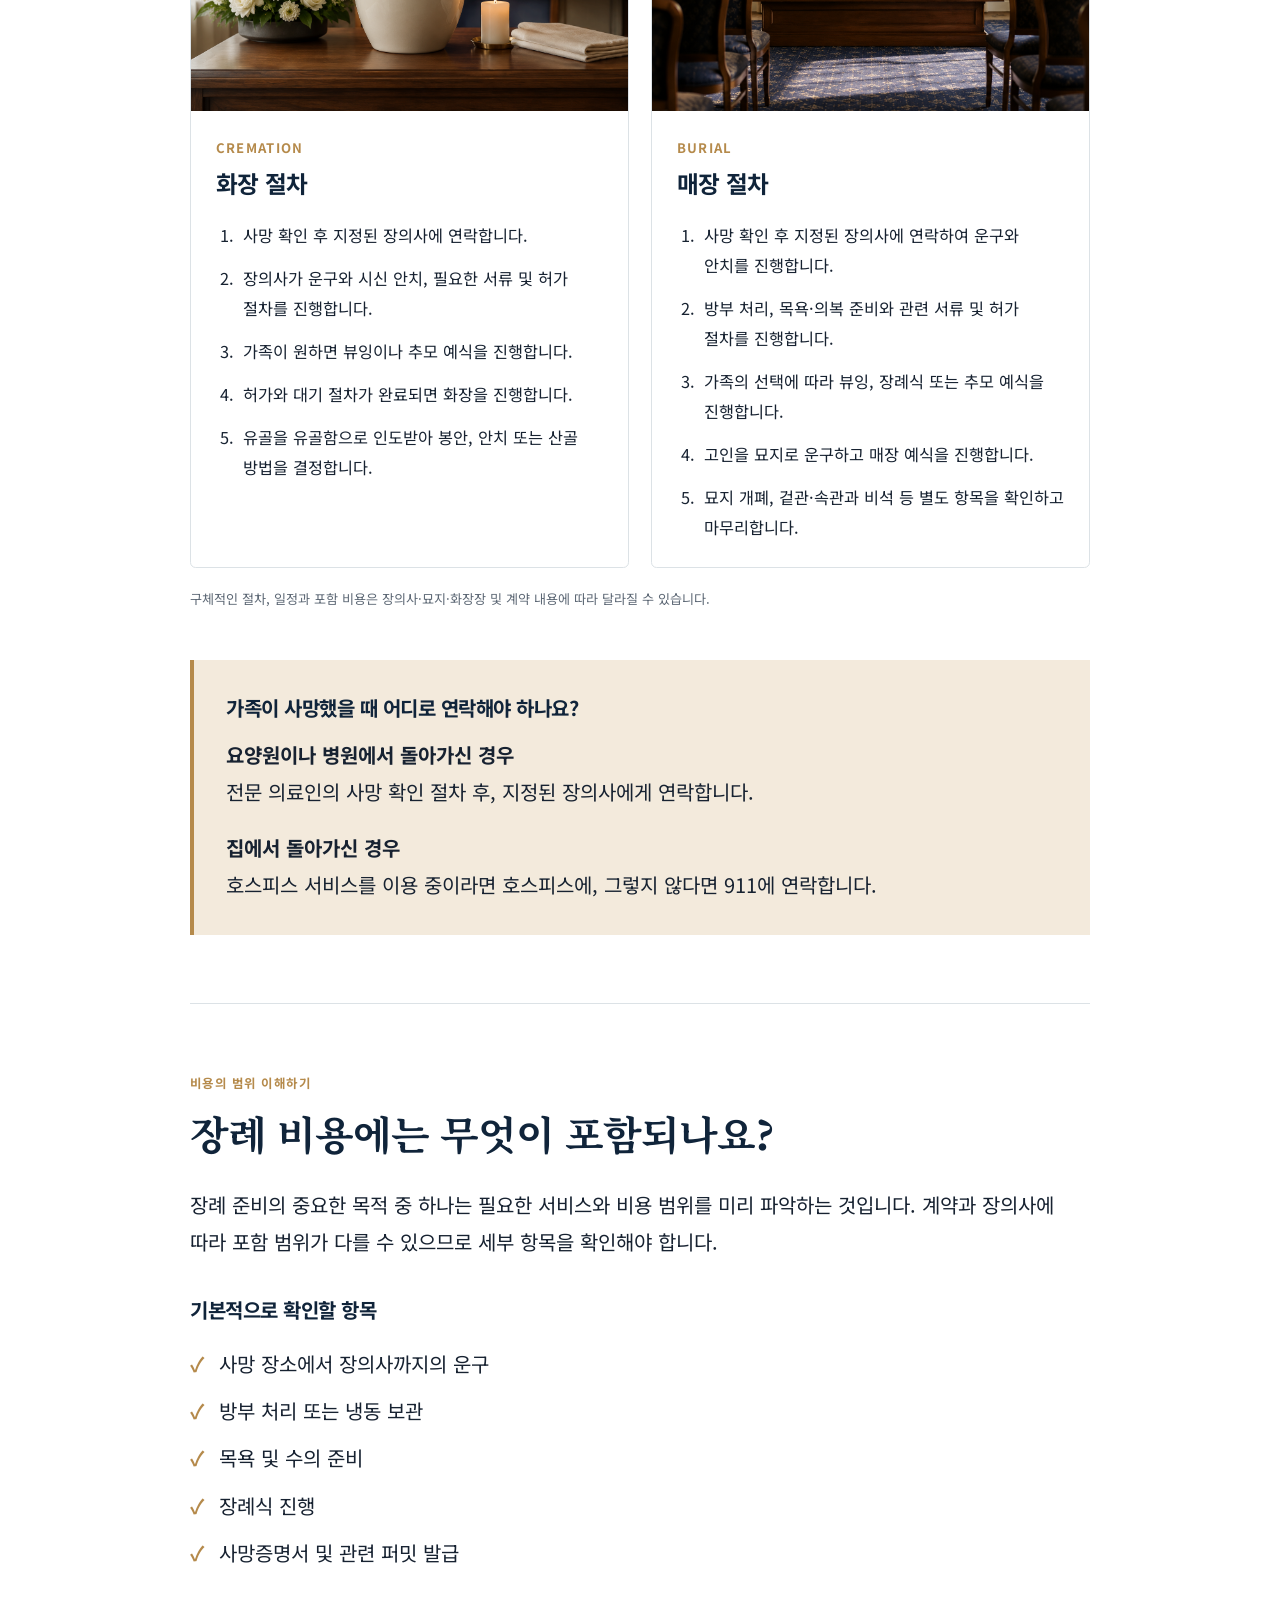
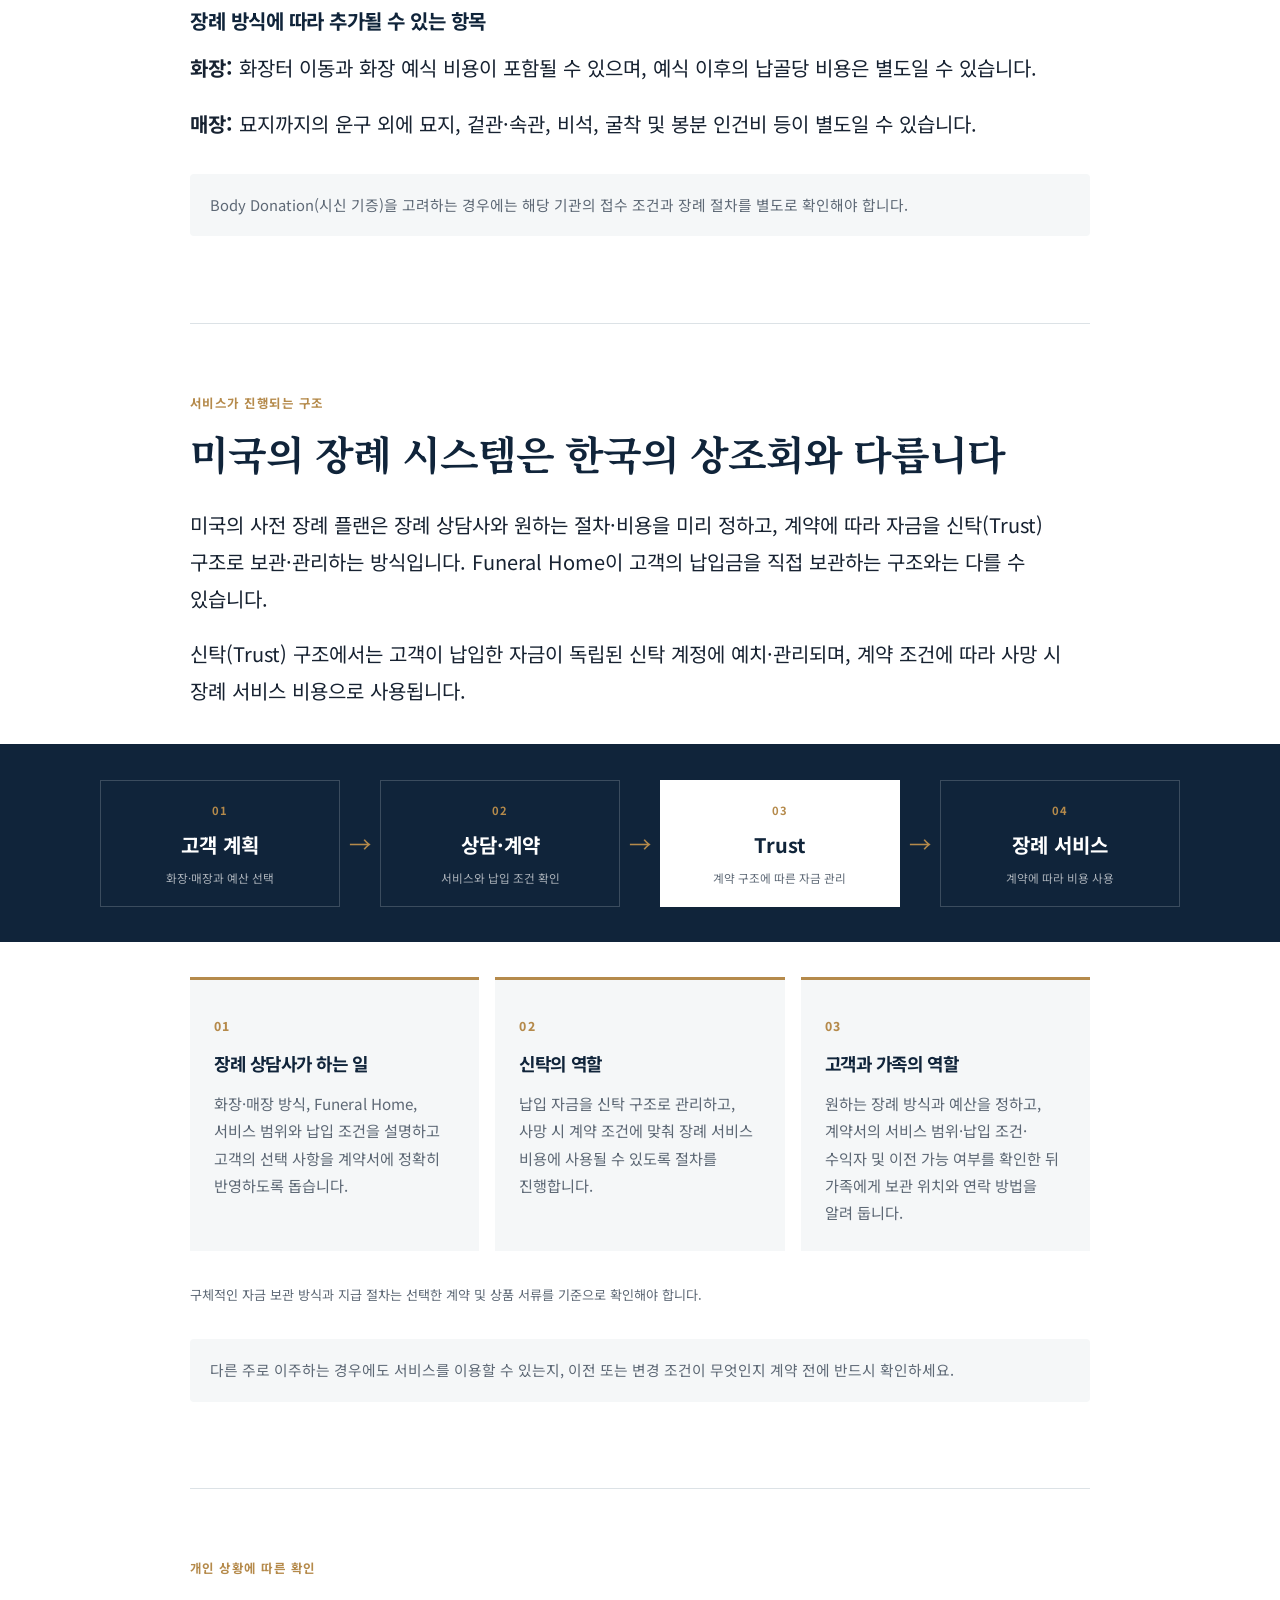
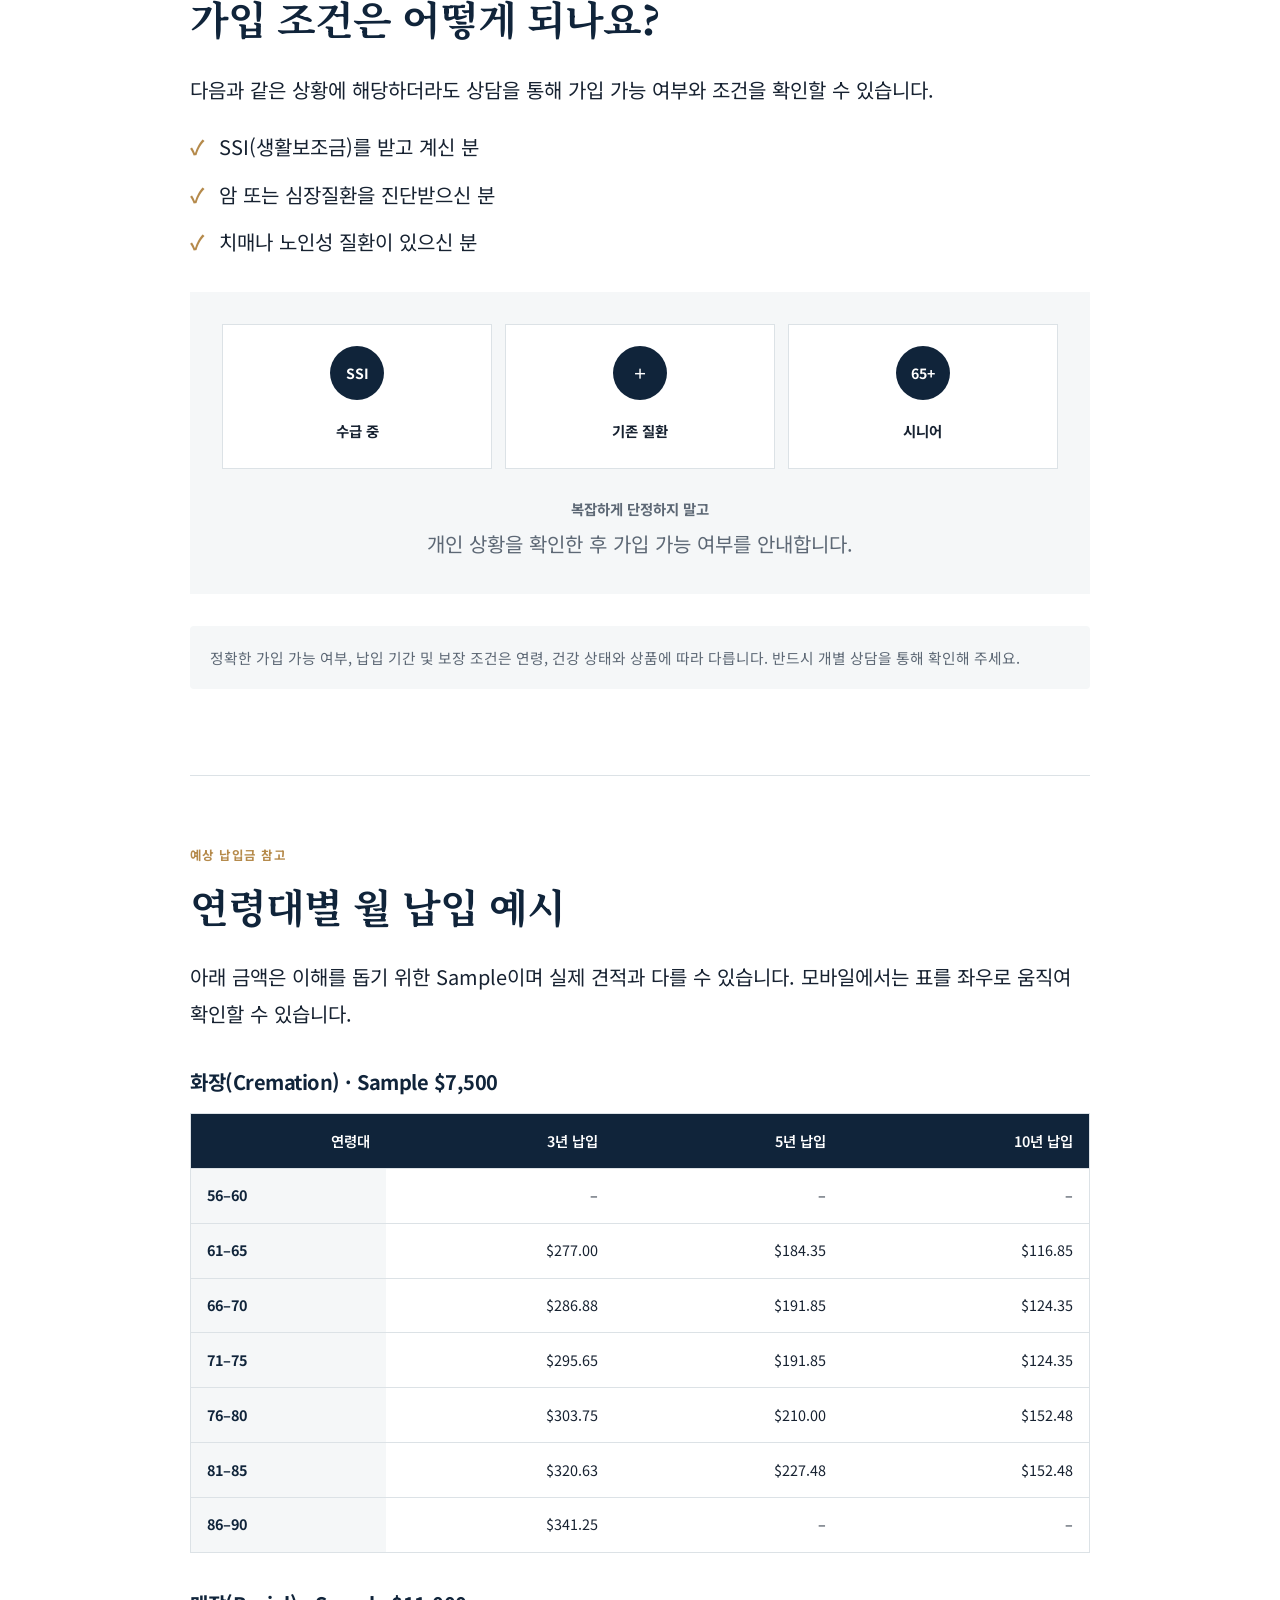
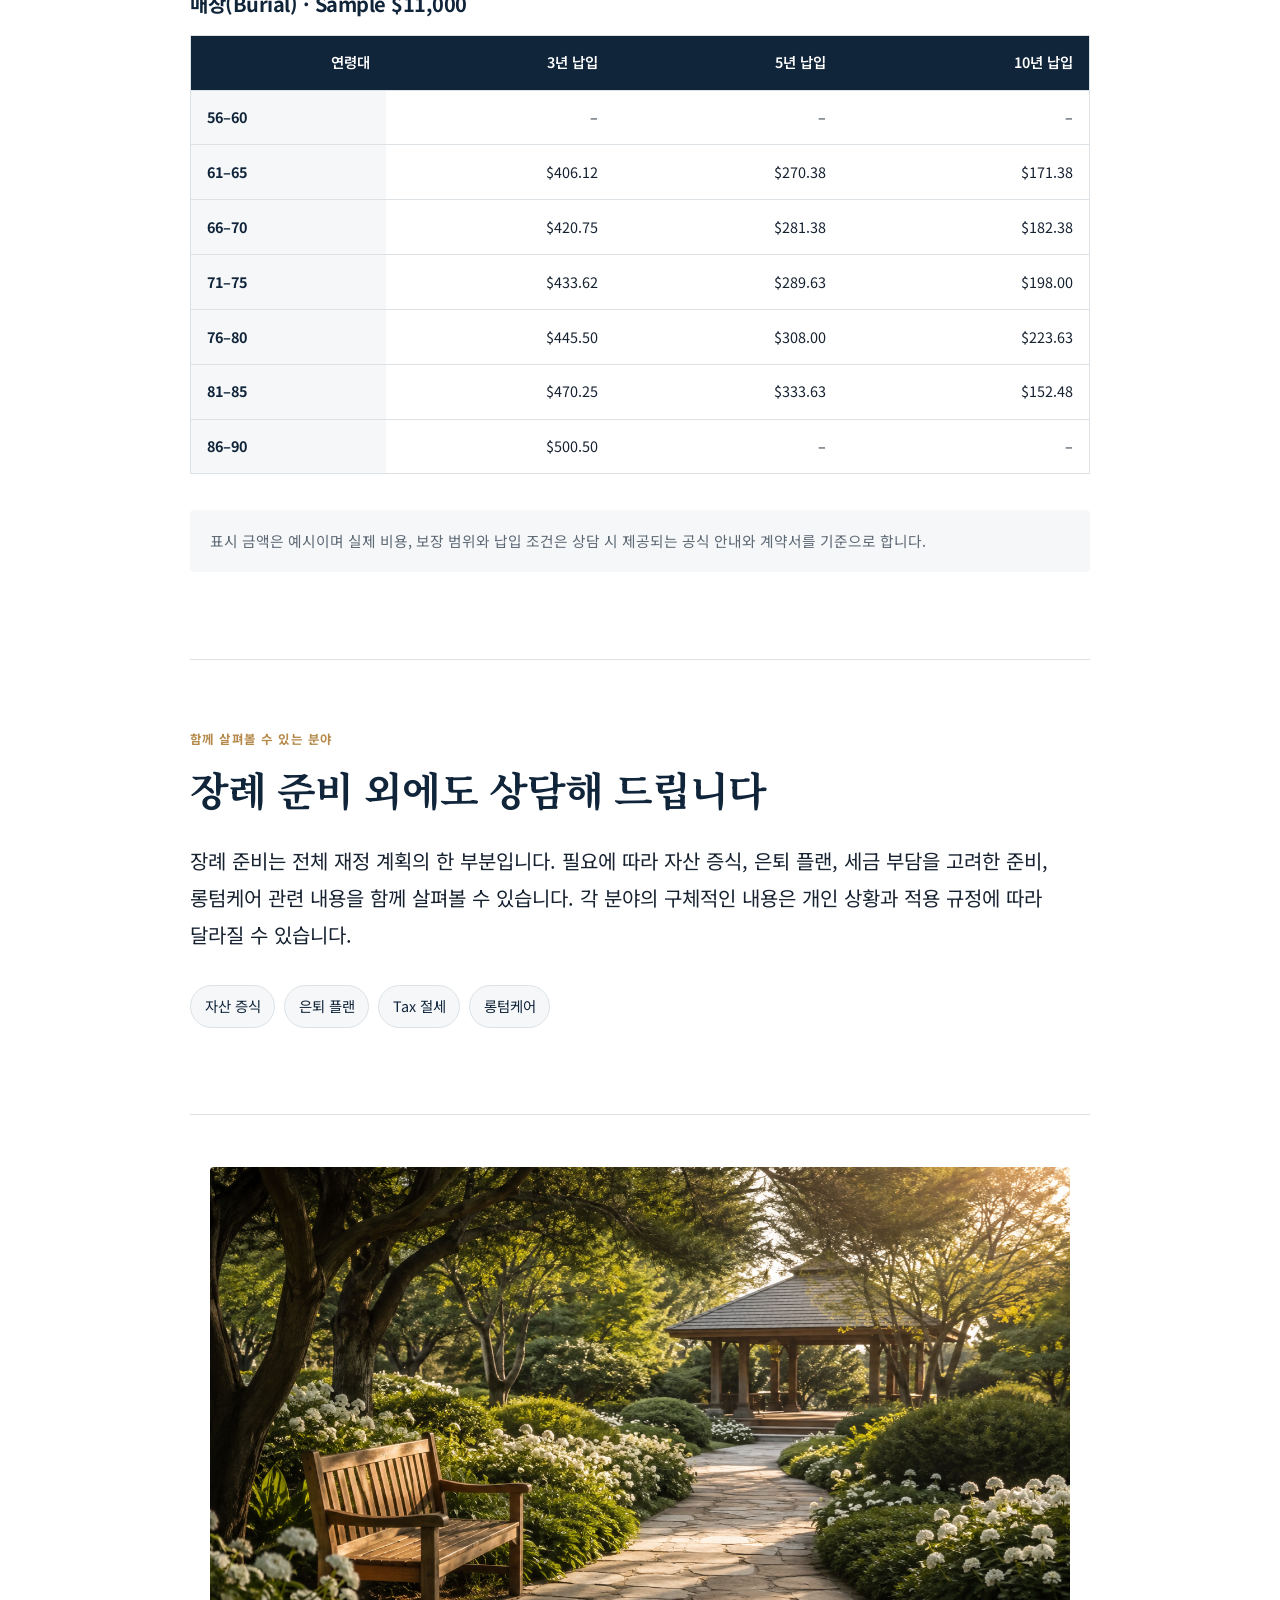
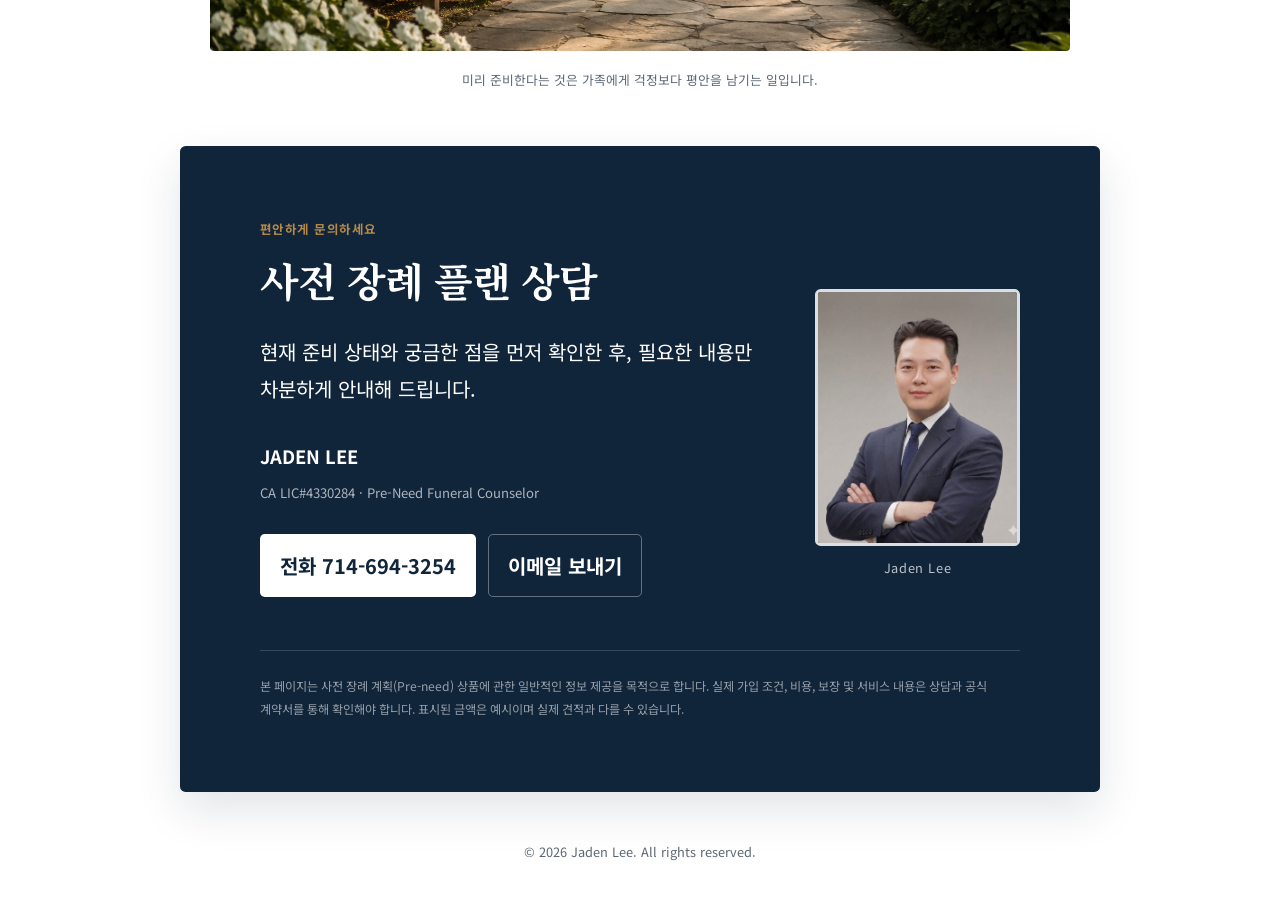
==== commit 220f2d26: "Remove NGL references, unify on Trust structure" ====
--- a/index.html
+++ b/index.html
@@ -167,18 +167,18 @@
         <section id="system" aria-labelledby="system-title">
           <p class="section-kicker">서비스가 진행되는 구조</p>
           <h2 id="system-title">미국의 장례 시스템은 한국의 상조회와 다릅니다</h2>
-          <p>미국의 사전 장례 플랜은 장례 상담사와 원하는 절차·비용을 미리 정하고, 계약 구조에 따라 자금을 보험회사 또는 신탁(Trust) 구조로 보관·관리하는 방식입니다. Funeral Home이 고객의 납입금을 직접 보관하는 구조와는 다를 수 있습니다.</p>
-          <p>NGL Insurance Company는 1909년에 설립되어 100년 이상 운영되어 온 보험회사입니다. NGL을 이용하는 보험형 플랜에서는 계약에 따라 보험회사가 자금을 관리하고, 신탁형 플랜에서는 자금이 신탁에 예치·관리됩니다.</p>
-          <div class="fund-flow" role="img" aria-label="고객 계획에서 상담과 계약, NGL 자금 관리, 장례 서비스로 이어지는 흐름">
+          <p>미국의 사전 장례 플랜은 장례 상담사와 원하는 절차·비용을 미리 정하고, 계약에 따라 자금을 신탁(Trust) 구조로 보관·관리하는 방식입니다. Funeral Home이 고객의 납입금을 직접 보관하는 구조와는 다를 수 있습니다.</p>
+          <p>신탁(Trust) 구조에서는 고객이 납입한 자금이 독립된 신탁 계정에 예치·관리되며, 계약 조건에 따라 사망 시 장례 서비스 비용으로 사용됩니다.</p>
+          <div class="fund-flow" role="img" aria-label="고객 계획에서 상담과 계약, 신탁 자금 관리, 장례 서비스로 이어지는 흐름">
             <div><span>01</span><strong>고객 계획</strong><small>화장·매장과 예산 선택</small></div>
             <i aria-hidden="true">→</i>
             <div><span>02</span><strong>상담·계약</strong><small>서비스와 납입 조건 확인</small></div>
             <i aria-hidden="true">→</i>
-            <div class="fund-center"><span>03</span><strong>NGL · Trust</strong><small>계약 구조에 따른 자금 관리</small></div>
+            <div class="fund-center"><span>03</span><strong>Trust</strong><small>계약 구조에 따른 자금 관리</small></div>
             <i aria-hidden="true">→</i>
             <div><span>04</span><strong>장례 서비스</strong><small>계약에 따라 비용 사용</small></div>
           </div>
-          <div class="role-grid" aria-label="장례 상담사, NGL 또는 신탁, 고객의 역할">
+          <div class="role-grid" aria-label="장례 상담사, 신탁, 고객의 역할">
             <article>
               <span>01</span>
               <h3>장례 상담사가 하는 일</h3>
@@ -186,8 +186,8 @@
             </article>
             <article>
               <span>02</span>
-              <h3>NGL 또는 신탁의 역할</h3>
-              <p>계약 형태에 따라 납입 자금을 보험회사 또는 신탁 구조로 관리하고, 사망 시 계약 조건에 맞춰 장례 서비스 비용에 사용될 수 있도록 절차를 진행합니다.</p>
+              <h3>신탁의 역할</h3>
+              <p>납입 자금을 신탁 구조로 관리하고, 사망 시 계약 조건에 맞춰 장례 서비스 비용에 사용될 수 있도록 절차를 진행합니다.</p>
             </article>
             <article>
               <span>03</span>
